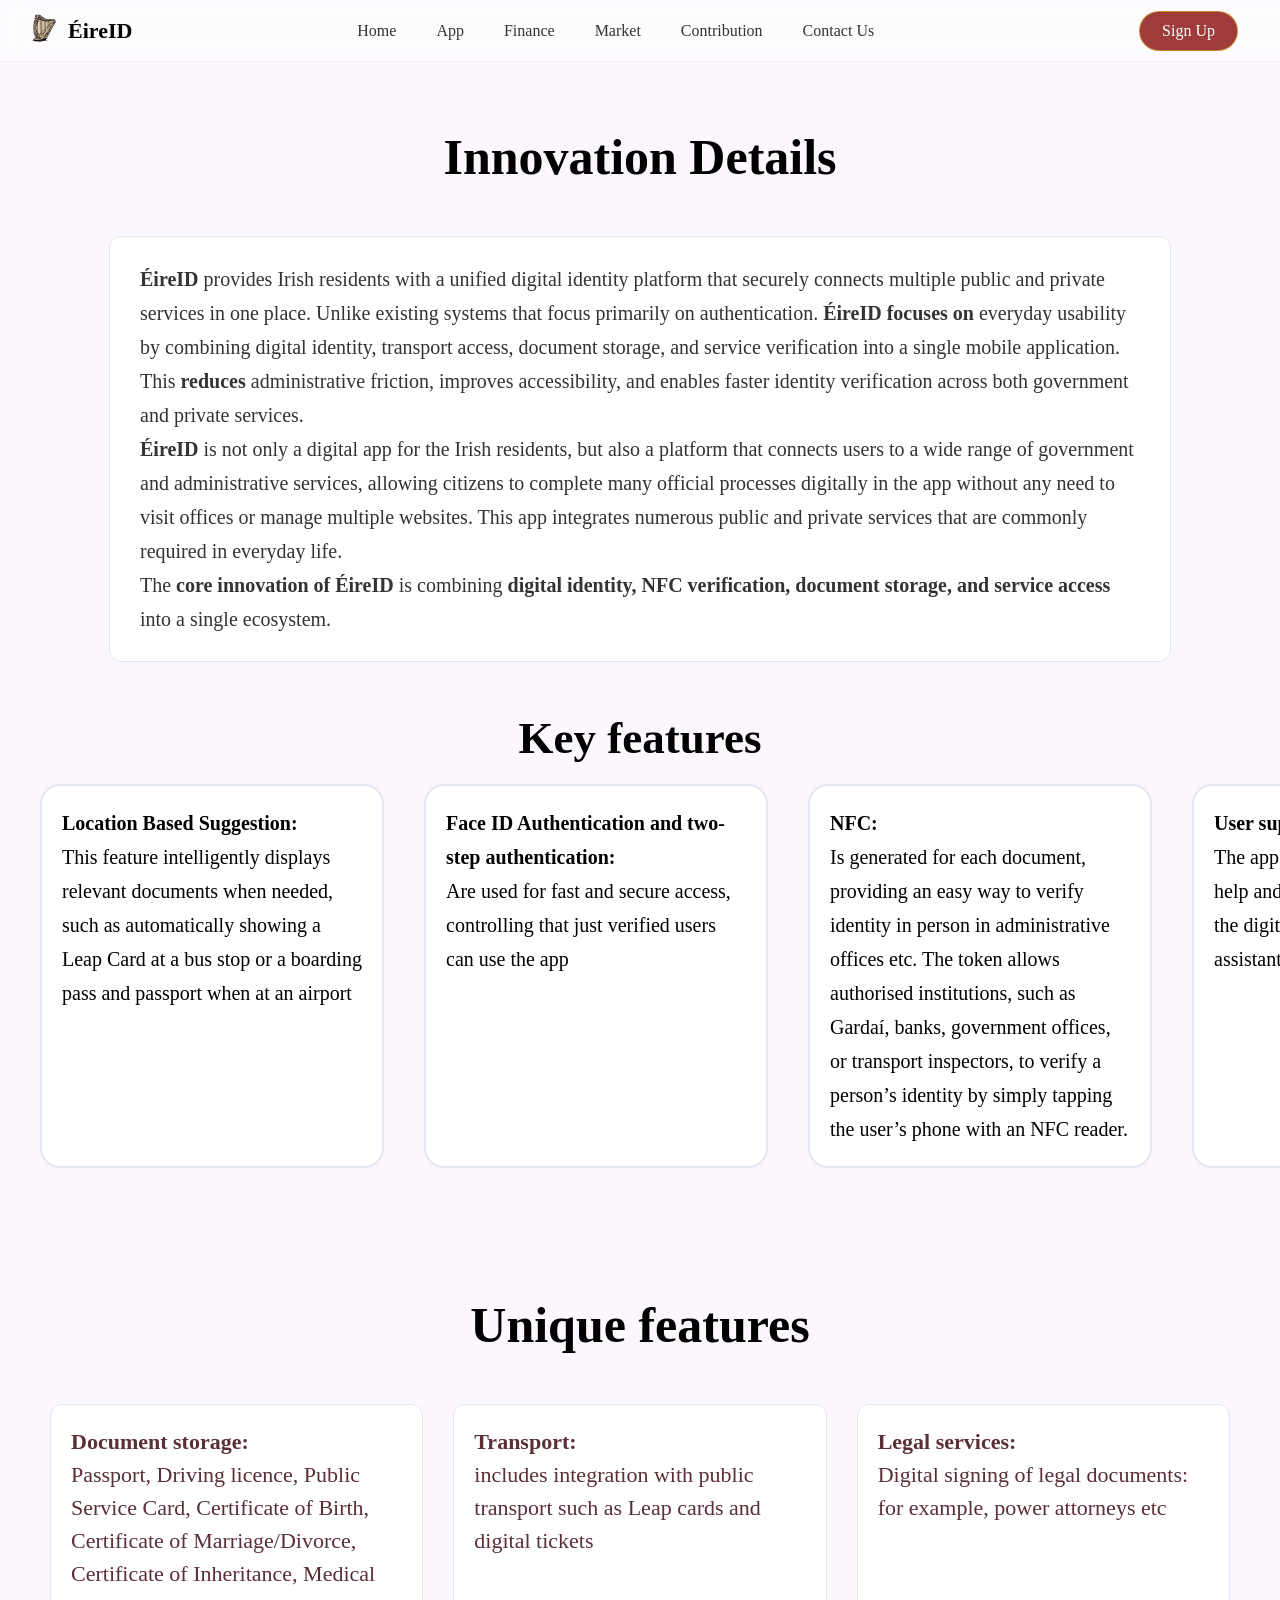
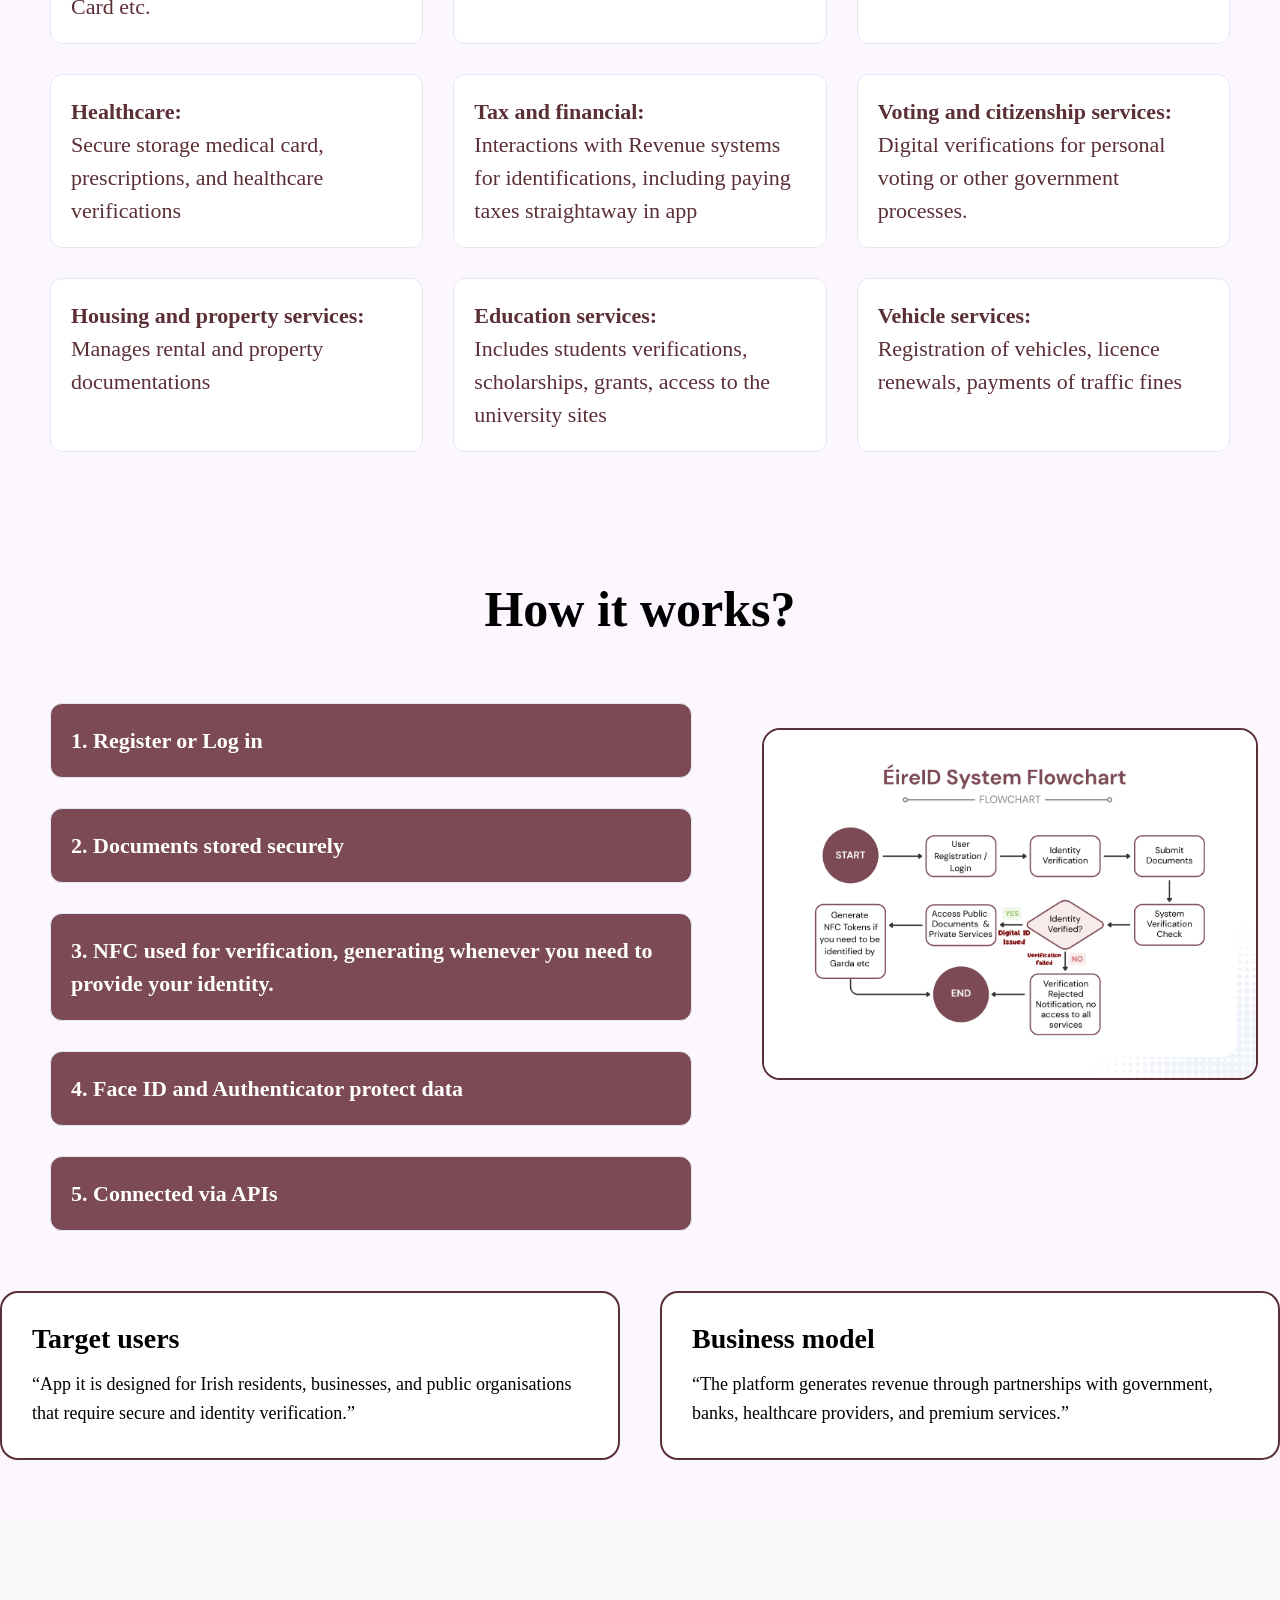
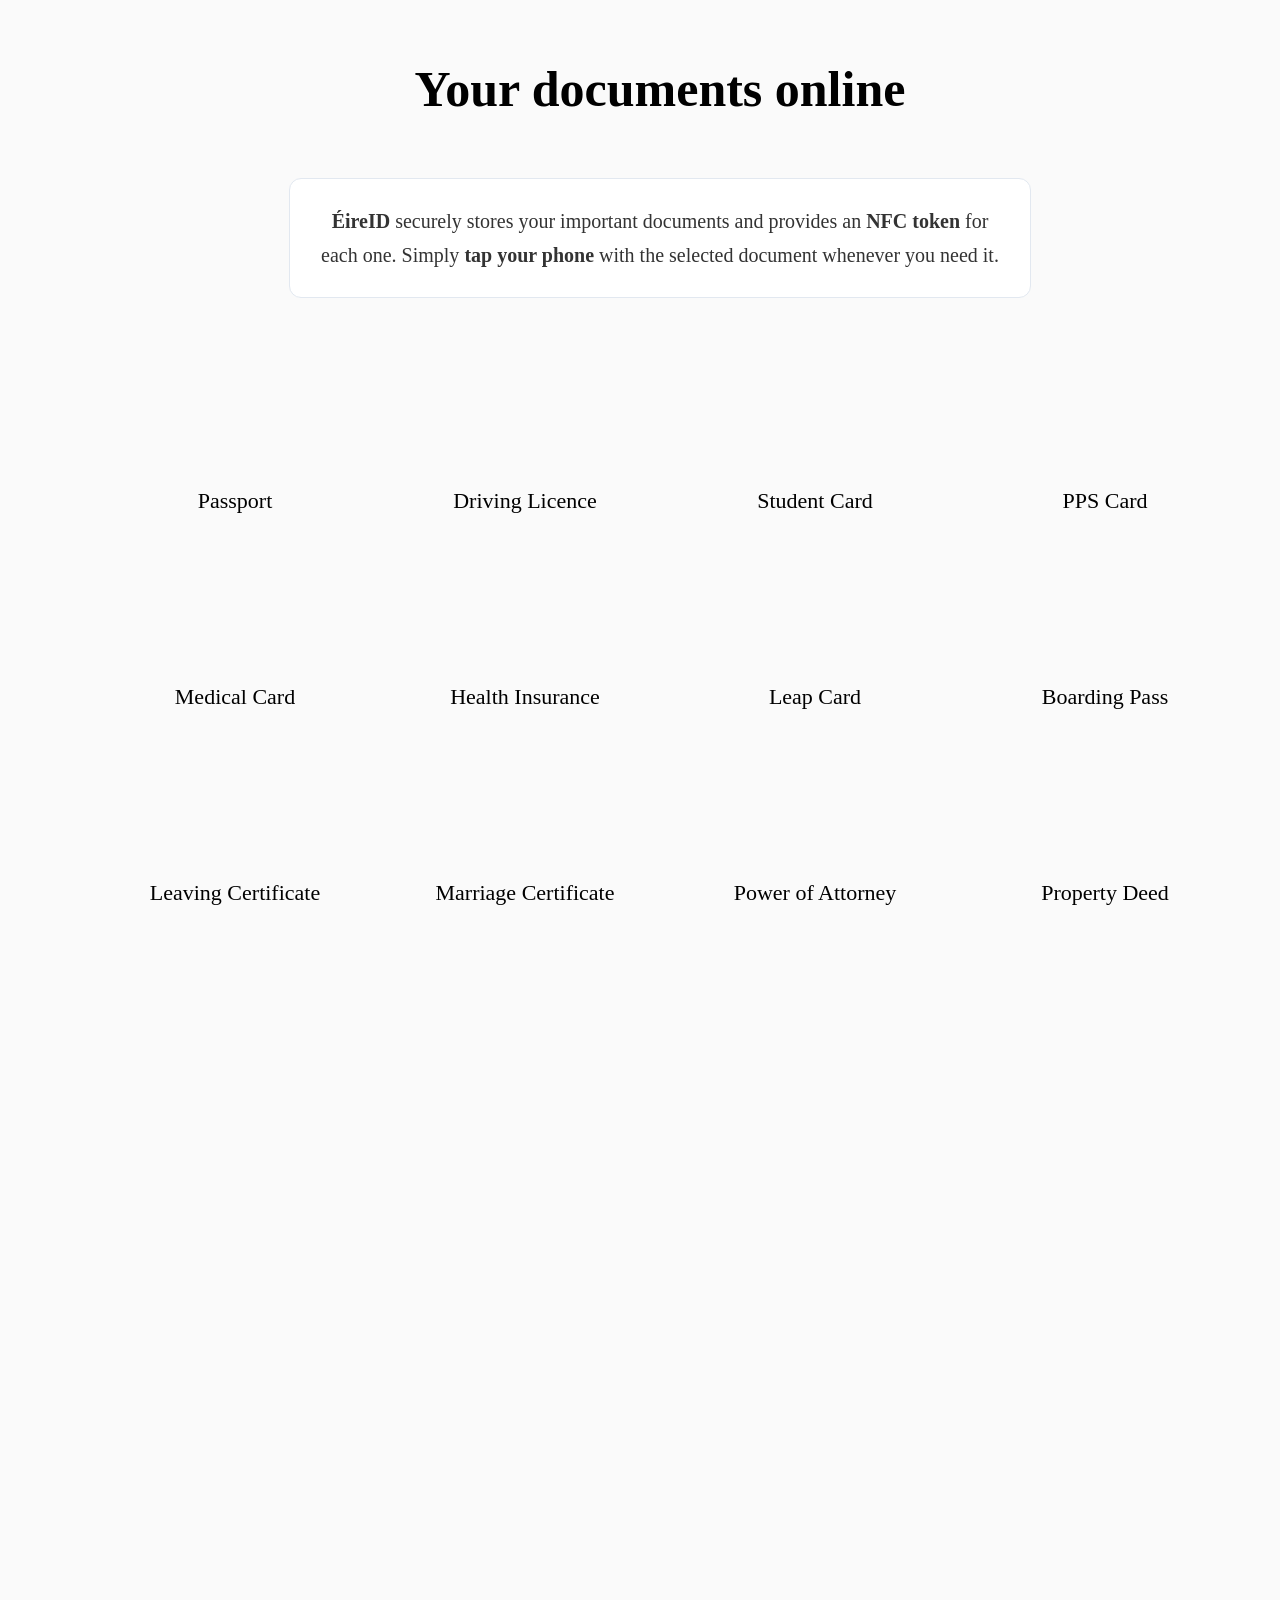
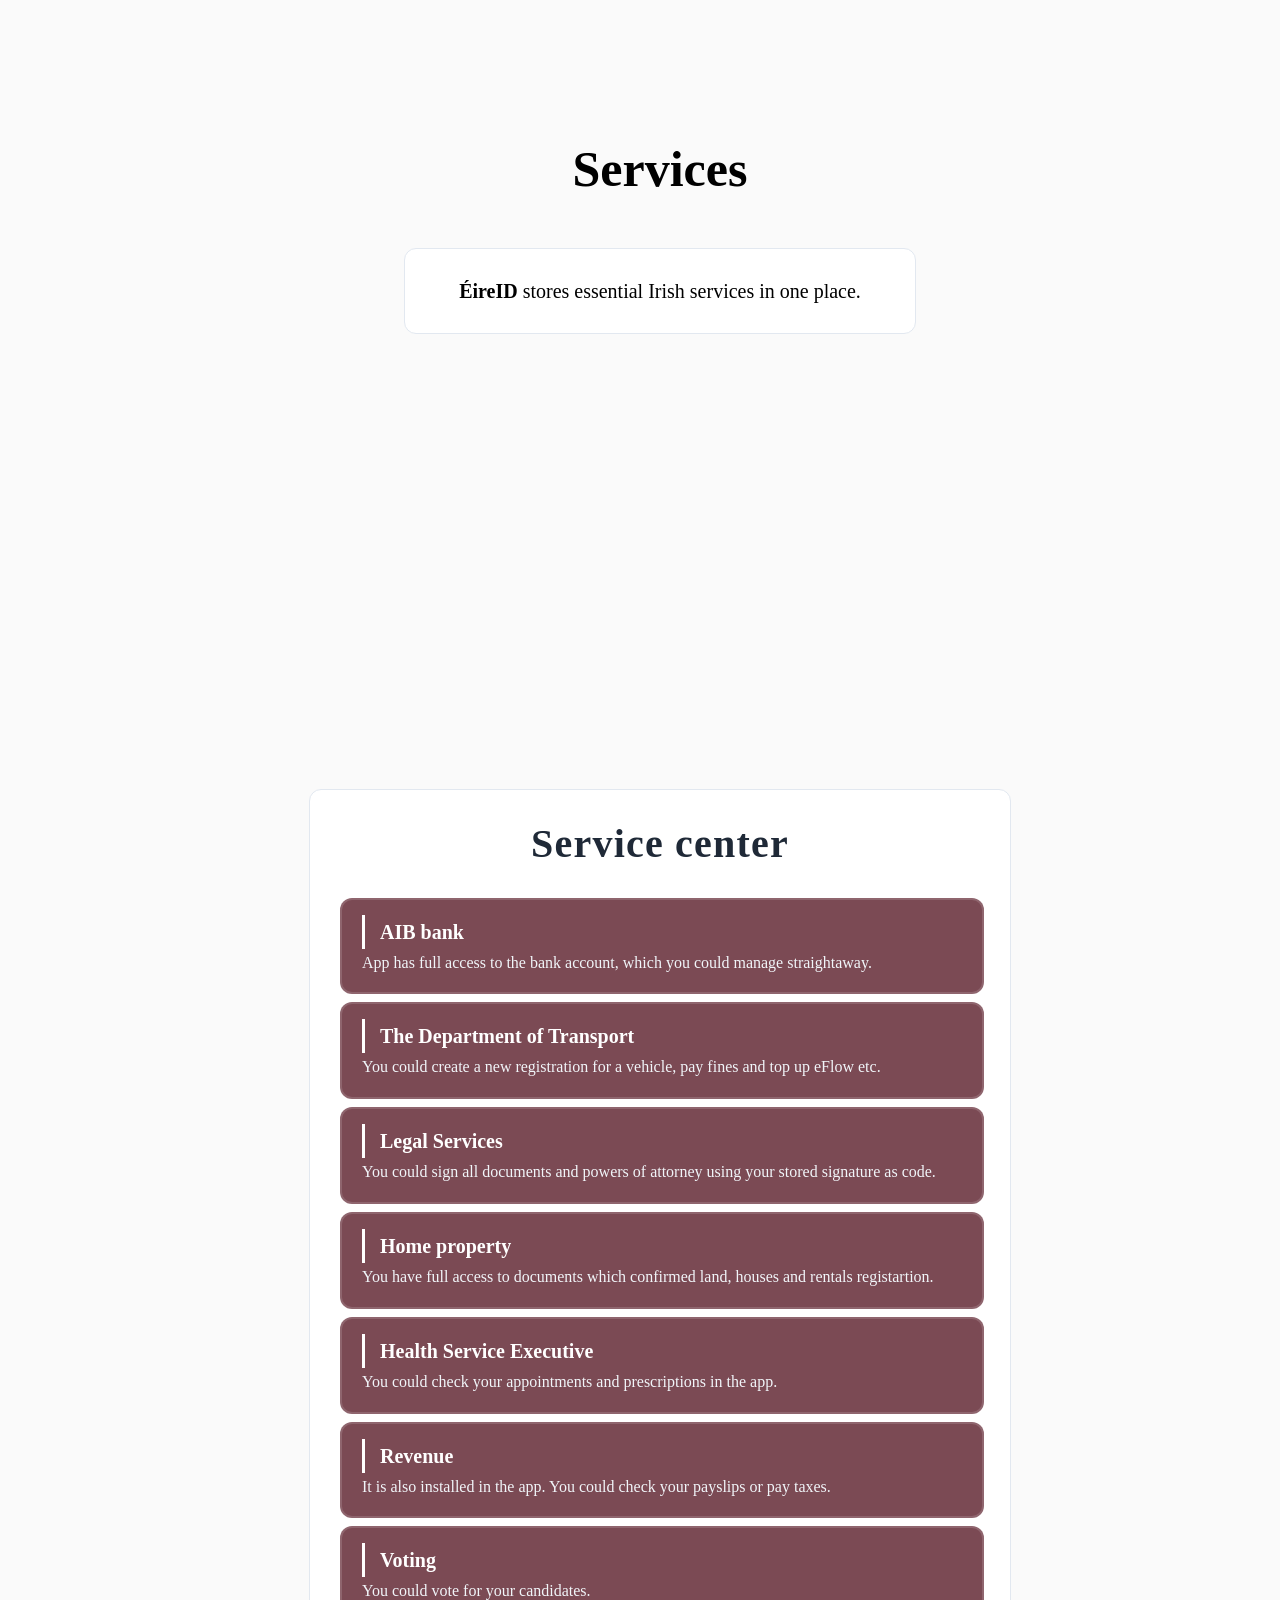
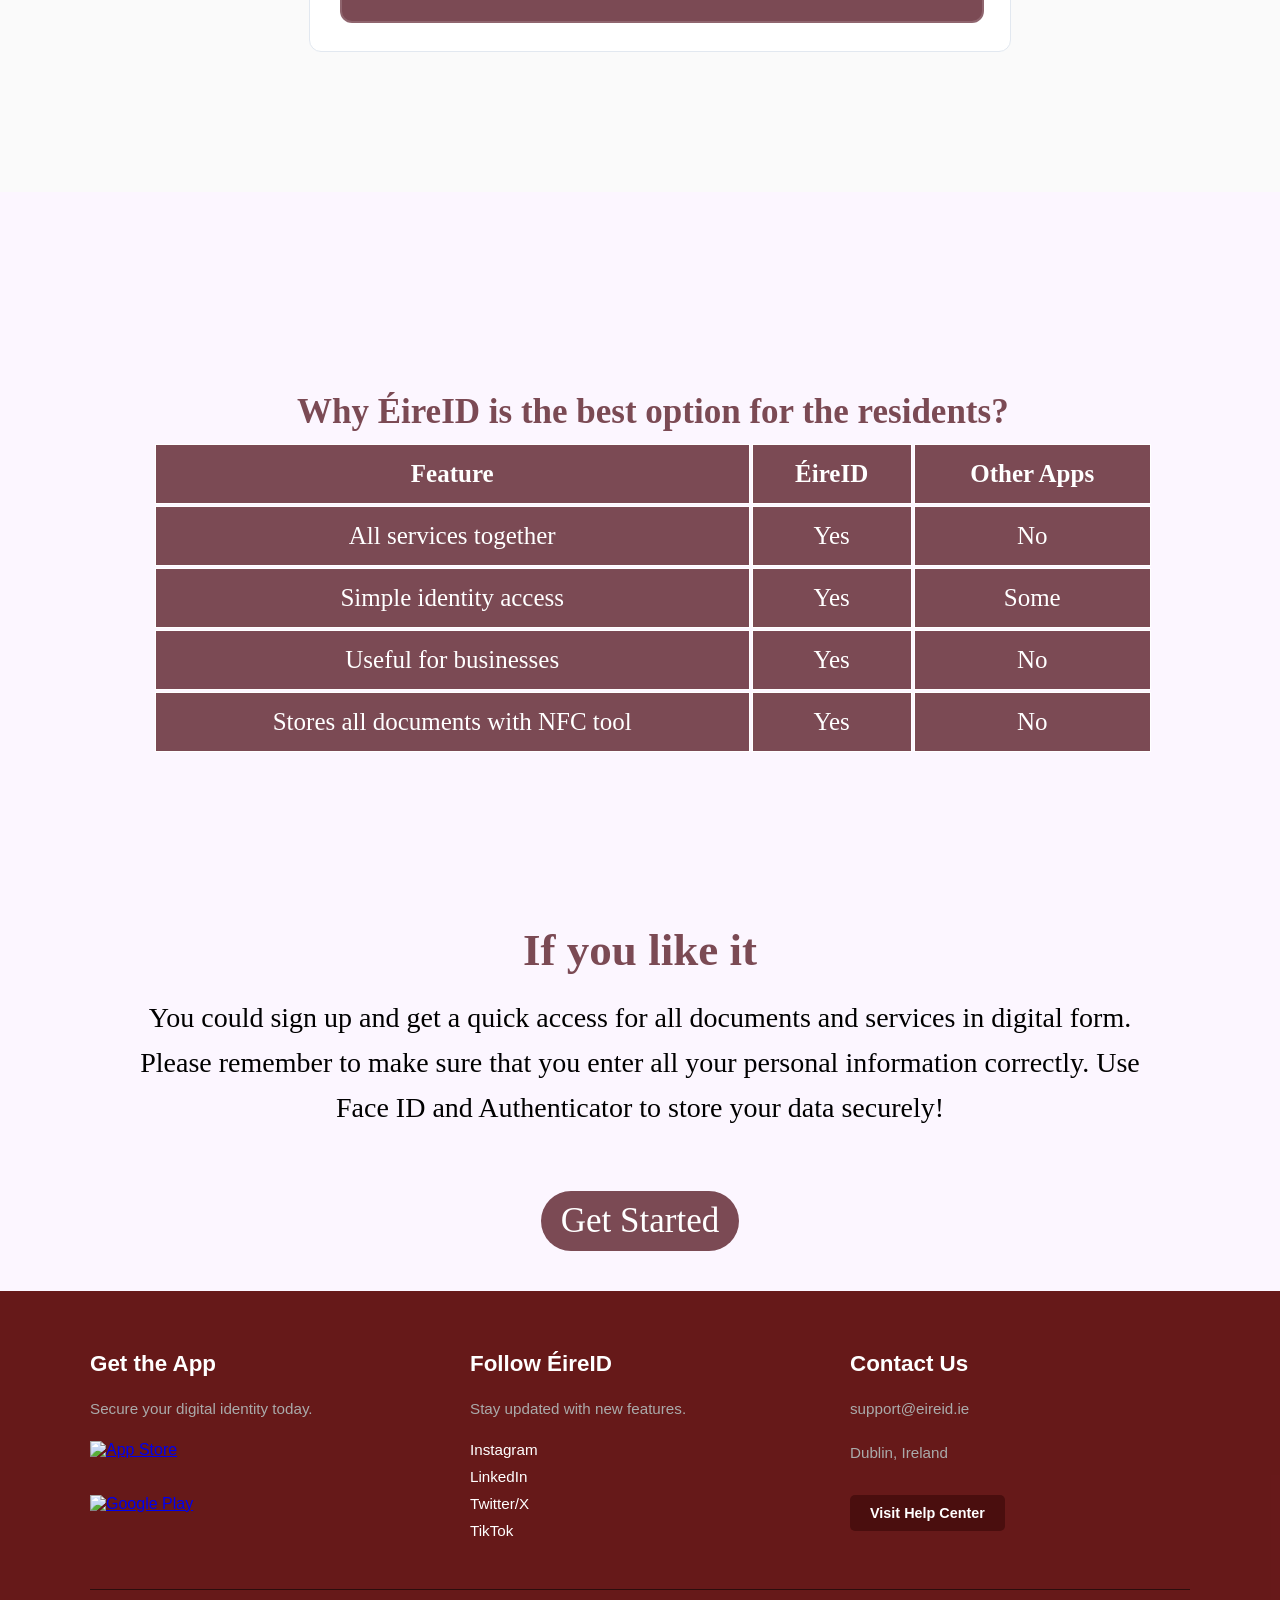
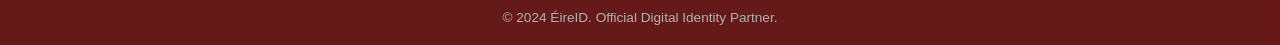
==== app.html @ 0b36bf80 "footer" ====
<!DOCTYPE html>
<html lang="en">
<head>
  <meta charset="UTF-8" />
  <meta name="viewport" content="width=device-width, initial-scale=1.0" />
  <link rel="stylesheet" href="style.css" />
  <title>All about app</title>
</head>

<body>

<nav class="navbar">
  <div class="nav-top">
    <a href="index.html">
      <img src="images/logo_01.png" alt="EireId Logo" style="width: 50px;height: 50px; background: transparent;">
    </a>
    <a href="index.html" class="logo">ÉireID</a>
    <div class="hamburger" style="font-size: 1.7em;">
      <strong>☰</strong>
    </div>
  </div>  

  <ul class="nav-links">
    <li><a href="index.html">Home</a></li>
    <li><a href="app.html">App</a></li>
    <li><a href="finanace.html">Finance</a></li>
     <li><a href="market.html">Market</a></li>
    <li><a href="contribution.html">Contribution</a></li>
    <li><a href="contact.html">Contact Us</a></li>
    <li><a href="signup.html" class="cta mobile-cta" style="color:white;">Sign Up</a></li>
  </ul>

  <a href="signup.html" class="cta">Sign Up</a>
</nav>


<section class="innovation-section">
  <div class="innovation-container">

    <div class="innovation-header">
      <h1 class="innovation-title">Innovation Details</h1>
    </div>

 
    <div class="innovation-info">
      <p>
        <strong>ÉireID</strong> provides Irish residents with a unified digital identity platform that securely connects multiple public and private services in one place. Unlike existing systems that focus primarily on authentication. <strong>ÉireID focuses on</strong> everyday usability by combining digital identity, transport access, document storage, and service verification into a single mobile application.
       <br>This <strong>reduces</strong> administrative friction, improves accessibility, and enables faster identity verification across both government and private services.
        <br><strong>ÉireID</strong> is not only a digital app for the Irish residents, but also a platform that connects users to a wide range of government and administrative services, allowing citizens to complete many official processes digitally in the app without any need to visit offices or manage multiple websites.
        This app integrates numerous public and private services that are commonly required in everyday life.
        <br>The <b>core innovation of ÉireID</b> is combining <b>digital identity, NFC verification, document storage,
        and service access</b> into a single ecosystem.</p>
    </div>


  <div class="key-features">
      <h2 class="keyfeatures-title">Key features</h2>
    </div>

  <div class="keyfeatures-card-grid">

    <div class="keyfeatures-card"><strong>Location Based Suggestion:</strong>
    <br>This feature intelligently displays relevant documents when needed, such as automatically showing a Leap Card at a bus stop or a boarding pass and passport when at an airport</div>
    <div class="keyfeatures-card"><strong>Face ID Authentication and two-step authentication:</strong>
    <br>Are used for fast and secure access, controlling that just verified users can use the app</div>
    <div class="keyfeatures-card"><strong>NFC:</strong>
    <br>Is generated for each document, providing an easy way to verify identity in person in administrative offices etc. The token allows authorised institutions, such as Gardaí, banks, government offices, or transport inspectors, to verify a person’s identity by simply tapping the user’s phone with an NFC reader. </div>
    <div class="keyfeatures-card"><strong>User support system:</strong>
    <br>The app provides a comprehensive help and support system, including the digital handbook, online chat assistant , or chat bot powered by AI</div>
    <div class="keyfeatures-card"><strong>Account management</strong>
    <br>It allows users to manage privacy, security, check account details safely</div>
    <div class="keyfeatures-card"><strong>Languages:</strong>
    <br>Available in all languages.
     <br>All documents are dublicated in Irish and English</div>
  </div>

   </div>

<div class="innovation-header">
      <h2 class="innovation-title">Unique features</h2>
    </div>
    <div class="innovation-card-grid">
    <div class="innovation-card"><strong>Document storage:</strong>
    <br>Passport, Driving licence, Public Service Card, Certificate of Birth, Certificate of Marriage/Divorce, Certificate of Inheritance, Medical Card etc.</div>
    <div class="innovation-card"><strong>Transport:</strong>
    <br>includes integration with public transport such as Leap cards and digital tickets</div>
    <div class="innovation-card"><strong>Legal services:</strong>
    <br>Digital signing of legal documents: for example, power attorneys etc</div>
    <div class="innovation-card"><strong>Healthcare:</strong>
    <br>Secure storage medical card, prescriptions, and healthcare verifications</div>
    <div class="innovation-card"><strong>Tax and financial:</strong>
    <br>Interactions with Revenue systems for identifications, including paying taxes straightaway in app</div>
    <div class="innovation-card"><strong>Voting and citizenship services:</strong>
    <br>Digital verifications for personal voting or other government processes.</div>
    <div class="innovation-card"><strong>Housing and property services:</strong>
    <br>Manages rental and property documentations</div>
    <div class="innovation-card"><strong>Education services:</strong>
    <br>Includes students verifications, scholarships, grants, access to the university sites</div>
    <div class="innovation-card"><strong>Vehicle services:</strong>
    <br>Registration of vehicles, licence renewals, payments of traffic fines</div>
  </div>



  <div class="innovation-header">
      <h2 class="innovation-title">How it works?</h2>
    </div>
    <div class="innovation-block">

  <div class="steps-card-grid">
    <div class="steps-cards-grid"><b>1. Register or Log in</b></div>
    <div class="steps-cards-grid"><b>2. Documents stored securely</b></div>
    <div class="steps-cards-grid"><b>3. NFC used for verification, generating whenever you need to provide your identity.</b></div>
    <div class="steps-cards-grid"><b>4. Face ID and Authenticator protect data</b></div>
    <div class="steps-cards-grid"><b>5. Connected via APIs</b></div>
  </div>
  <div class="innovation-flowchart">
    <img src="images/Flowchart.png" alt="Flowchart">
  </div>

</div>

<div class="target-business-grid">

  <div class="target-business-block">
    <h3>Target users</h3>
    <p><q>App it is designed for Irish residents, businesses, and public organisations that require secure and identity verification.</q></p>
  </div>

  <div class="target-business-block">
    <h3>Business model</h3>
    <p><q>The platform generates revenue through partnerships with government, banks, healthcare providers, and premium services.</q></p>
  </div>

</div>

  </div>
</section>
 

<section class="documents">
  <div class="documents-box">
    <h1 class="documents-title">Your documents online</h1>
  </div>

  <div class="documents-info">
    <p><b>ÉireID</b> securely stores your important documents and provides an <b>NFC token</b> for each one. Simply <b>tap your phone</b> with the selected document whenever you need it.</p>
  </div>

  <div class="documents-videos">
    
    <div class="docs-cards">
    <video autoplay muted playsinline>
      <source src="video/passport.mp4" type="video/mp4">
    </video>
    <p>Passport</p>
    </div>

    <div class="docs-cards">
    <video autoplay muted playsinline>
      <source src="video/driving licence.mp4" type="video/mp4">
    </video>
    <p>Driving Licence</p>
     </div>

    <div class="docs-cards">
    <video autoplay muted playsinline>
      <source src="video/student.mp4" type="video/mp4">
    </video>
      <p>Student Card</p>
     </div>
     <div class="docs-cards">
     <video autoplay muted playsinline>
      <source src="video/ppsn.mp4" type="video/mp4">
    </video>
     <p>PPS Card</p>
    </div>
    
    <div class="docs-cards">
    <video autoplay muted playsinline>
      <source src="video/medical.mp4" type="video/mp4">
    </video>
     <p>Medical Card</p>
     </div>
    
    <div class="docs-cards">
    <video autoplay muted playsinline>
      <source src="video/insurance.mp4" type="video/mp4">
    </video>
    <p>Health Insurance</p>
     </div>
    
    <div class="docs-cards">
    <video autoplay muted playsinline>
      <source src="video/leap.mp4" type="video/mp4">
    </video>
    <p>Leap Card</p>
     </div>
     
    <div class="docs-cards">
    <video autoplay muted playsinline>
      <source src="video/pass.mp4" type="video/mp4">
    </video>
    <p>Boarding Pass</p>
     </div>
   
     <div class="docs-cards">
    <video autoplay muted playsinline>
      <source src="video/leaving-cert.mp4" type="video/mp4">
    </video>
    <p>Leaving Certificate</p>
     </div>
  
    <div class="docs-cards">
    <video autoplay muted playsinline>
      <source src="video/marriage.mp4" type="video/mp4">
    </video>
    <p>Marriage Certificate</p>
     </div>
    
     <div class="docs-cards">
    <video autoplay muted playsinline>
      <source src="video/attorney.mp4" type="video/mp4">
    </video>
    <p>Power of Attorney</p>
     </div>
    
     <div class="docs-cards">
    <video autoplay muted playsinline>
      <source src="video/property.mp4" type="video/mp4">
    </video>
    <p>Property Deed</p>
    </div>

  </div>
 </section>

<section class="services">
  <div class="services-box">
    <h1 class="services-title">Services</h1>
  </div>

  <div class="services-info">
    <p><b>ÉireID</b> stores essential Irish services in one place.</p>
  </div>

  <div class="service-video">
    <video autoplay muted playsinline>
      <source src="video/services.mp4" type="video/mp4">
    </video>
  </div>

  <div class="service-features">
    <h3>Service center</h3>

    <div class="feature">
      <h4>AIB bank</h4>
      <p>App has full access to the bank account, which you could manage straightaway.</p>
    </div>

   <div class="feature">
    <h4>The Department of Transport</h4>
    <p>You could create a new registration for a vehicle, pay fines and top up eFlow etc.</p>
  </div>

  <div class="feature">
    <h4>Legal Services</h4>
    <p>You could sign all documents and powers of attorney using your stored signature as code.</p>
  </div>

  <div class="feature">
    <h4>Home property</h4>
    <p>You have full access to documents which confirmed land, houses and rentals registartion.</p>
  </div>
  <div class="feature">
    <h4>Health Service Executive</h4>
    <p>You could check your appointments and prescriptions in the app.</p>
  </div>

  <div class="feature">
    <h4>Revenue</h4>
    <p>It is also installed in the app. You could check your payslips or pay taxes.</p>
  </div>

  <div class="feature">
    <h4>Voting</h4>
    <p>You could vote for your candidates.</p>
  
</div>
  </div>
</section>
  
<section class="comparison-table">
    <h2>Why ÉireID is the best option for the residents? </h2>
    <table>
      <tr>
        <th>Feature</th>
        <th>ÉireID</th>
        <th>Other Apps</th>
      </tr>
      <tr>
        <td>All services together</td>
        <td>Yes</td>
        <td>No</td>
      </tr>
      <tr>
        <td>Simple identity access</td>
        <td>Yes</td>
        <td>Some</td>
      </tr>
      <tr>
        <td>Useful for businesses</td>
        <td>Yes</td>
        <td>No</td>
      </tr>
      <tr>
        <td>Stores all documents with NFC tool</td>
        <td>Yes</td>
        <td>No</td>
      </tr>
    </table>
  </section>
  <section class="like">
    <div class="like-box">
    <h2>If you like it</h2>
    <p> You could sign up and get a quick access for all documents and services in digital form. Please remember to make sure that you enter all your personal information correctly. Use Face ID and Authenticator to store your data securely!</p>
    <a href="signup.html" class="get-started">Get Started</a>
    </div>
  </section>


<footer class="app-footer">
    <div class="footer-container">

      <div class="footer-column">
            <h3>Get the App</h3>
            <p>Secure your digital identity today.</p >
            <div class="badge-group">
                <a href="https://www.apple.com/ie/app-store/"><img src="https://upload.wikimedia.org/wikipedia/commons/3/3c/Download_on_the_App_Store_Badge.svg" alt="App Store"></a >
                <a href="https://play.google.com/store/apps"><img src="https://upload.wikimedia.org/wikipedia/commons/7/78/Google_Play_Store_badge_EN.svg" alt="Google Play"></a >
            </div>
        </div>

        <div class="footer-column">
            <h3>Follow ÉireID</h3>
            <p>Stay updated with new features.</p >
            <div class="social-links">
                <a href="https://www.instagram.com/dublincityuniversity/">Instagram</a >
                <a href="https://ie.linkedin.com/school/dublin-city-university/">LinkedIn</a >
                <a href="https://x.com/DCU?lang=en">Twitter/X</a >
                <a href="https://www.tiktok.com/@dublincityuniversity">TikTok</a >
            </div>
        </div>
<div class="footer-column">
            <h3>Contact Us</h3>
            <p>support@eireid.ie</p >
            <p>Dublin, Ireland</p >
            <a href="#" class="help-btn">Visit Help Center</a >
        </div>

    </div>
    <div class="footer-bottom">
        <p>&copy; 2024 ÉireID. Official Digital Identity Partner.</p >
    </div>
</footer>
</body>
</html>
---- style.css ----
* {
  margin: 0;
  padding: 0;
}

body {
  background-color: #fcf6ff;
  overflow-x: hidden;
}

h1 {
  font-family: serif;
  color: #000000;
  font-size: clamp(6rem, 10vw, 10rem);
  z-index: 1;
  background-color: transparent;
}
.home p {
  font-family: "Arial", sans-serif;
  color: #000000;
  font-size: clamp(1rem, 2vw, 1.5rem);
  z-index: 2;
  background-color: transparent;
}
/* navbar */

.navbar {
  position: fixed;
  top: 0;

  padding-left: 70px;
  width: 100%;
  height: 25px;
  display: flex;
  justify-content: space-between;
  align-items: center;
  padding: 18px;

  backdrop-filter: blur(10px);
  background: rgba(255, 255, 255, 0.6);

  border-bottom: 1px solid rgba(0, 0, 0, 0.05);
  z-index: 3;
}
.logo {
  font-size: 22px;
  font-weight: 700;
  text-decoration: none;
  color: inherit;
}
.nav-links {
  display: flex;
  gap: 40px;
  list-style: none;
}

.nav-links a {
  text-decoration: none;
  color: #333;
  font-weight: 500;
  transition: 0.2s;
}

.nav-links a:hover {
  color: rgb(159, 59, 59);
}

.cta {
  background: rgb(159, 59, 59);
  color: white;
  white-space: nowrap;
  border: 1px solid rgba(219, 188, 53, 0.62);
  padding: 10px 22px;
  border-radius: 25px;
  cursor: pointer;
  margin-right: 60px;
  transition:
    background 0.2s,
    color 0.2s;
  text-decoration: none;
  display: inline-block;
  text-align: center;
  font-weight: 500;
}
.cta:hover {
  background: rgb(140, 50, 50);
  color: white;
}
.mobile-cta {
  display: none;
}

.hamburger {
  display: none;
  font-size: 1.7rem;
  cursor: pointer;
}

.nav-top {
  display: flex;
  justify-content: space-between;
  align-items: center;
}

@media (max-width: 768px) {
  .nav-top {
    width: 100%;
  }
  .navbar {
    flex-direction: column;
    align-items: flex-start;
    padding: 18px;
    height: auto;
  }

  .nav-links {
    position: relative;
    left: 5px;
    width: 100%;
    flex-direction: column;
    align-items: flex-start;
    gap: 15px;
    padding: 0;
    margin-top: 10px;
    display: none;
    transition:
      max-height 0.3s ease,
      opacity 0.3s ease;

    max-height: 0;
    opacity: 0;
    transition:
      max-height 0.4s ease,
      opacity 0.4s ease;
  }

  .nav-links.active {
    display: flex;
    max-height: 500px;
    opacity: 1;
  }

  .hamburger {
    display: block;
    margin-left: auto;
    margin-right: 25px;
    cursor: pointer;
  }

  .cta {
    display: none; /* hide original CTA button */
  }

  .mobile-cta {
    display: inline-block;
    margin-left: -10px;
    padding: 10px 20px;
    border-radius: 25px;
    background-color: rgb(159, 59, 59);
    color: rgb(255, 255, 255);
    border: none;
  }
}

.mainlogo {
  border: 2px solid rgb(255, 219, 39);
  border-radius: 15px;
  width: 140px;
  height: 140px;
}

.interface-video {
  width: 100%;
  min-width: 400px;
  height: 75vh;
  outline: none;
  border: none;
  border-radius: 115px;
}

.video-1 {
  display: flex;
  align-items: center;
  justify-content: center;
}

@media screen and (max-width: 768px) {
  .interface-video {
    width: 100%;
    height: 55vh;
  }
}
.home {
  width: 100%;
  height: 100vh;
  display: flex;
  justify-content: center;
  align-items: center;
  flex-direction: column;
  margin-bottom: 0px;
}

.box1 img {
  filter: drop-shadow(12px 15px 28px rgba(156, 155, 155, 0.853));
}

.box5 img {
  filter: drop-shadow(18px 18px 25px rgba(156, 155, 155, 0.562));
}

.box2 img {
  filter: drop-shadow(-5px 15px 28px rgba(156, 155, 155, 0.853));
}
.box4 img {
  filter: drop-shadow(-5px 15px 23px rgba(156, 155, 155, 0.853));
}

section {
  width: 100vw;
  overflow: hidden;
}

.curtain {
  width: 100vw;
  height: 100vh;
  position: absolute;
  background-color: #e6de84;
  z-index: 2;
}
.box1 {
  position: absolute;
  top: 60%;
  right: 2%;
}

.box2 {
  position: absolute;
  top: 19%;
  left: 18%;
}

.box3 {
  width: 100px;
  height: 100px;
  background-color: #ff1493;
  margin: 20px;
  position: absolute;
  bottom: 10%;
  left: 32%;
}
.box4 {
  background-color: #69aaff00;
  margin: 20px;
  position: absolute;
  bottom: 23%;
  left: 2%;
  block-size: calc(20vh - 8vh);
}
.box5 {
  background-color: #1382f100;
  position: absolute;
  top: 22%;
  right: 15%;
  block-size: calc(20vh - 8vh);
}

.intro {
  color: white;
  height: 100vh;
  width: 100vw;
  display: flex;
  justify-content: center;
  align-items: center;
  flex-direction: column;
}
.intro p {
  font-size: 50px;
}

/*horizontal scroll*/

#horizontal-scroll {
  padding-bottom: 300px;
}

.horizontal-scroll-wrapper {
  display: flex;
  overflow: hidden;
  height: 100vh;
  margin-top: 50px;
}

.horizontal {
  display: flex;
  align-items: center;
  height: 100%;
  padding-left: 45vw;
  color: rgb(0, 0, 0);
}

/* horizontal cards section */
.big-number {
  position: absolute;
  display: flex;
  align-self: flex-end;
  font-size: 120px;
  font-weight: 700;

  color: rgba(255, 235, 235, 0.13);
}
.horizontal > div {
  padding: 0 4.1vw;
}

.horizontal .card {
  font-family: "Inter", sans-serif;
  color: whitesmoke;
  display: flex;
  flex-direction: column;
  /*
  justify-content: center;
  align-items: center;
  text-align: center;
  */

  width: 30vw;
  gap: 15px;
  padding: 70px 30px;
  border-radius: 20px;
  background-color: rgb(27, 38, 72);
  border: 2px solid rgb(196, 196, 196);
  transition:
    transform 0.4s ease,
    box-shadow 0.4s ease;
}

.card:hover {
  transform: translateY(-10px);

  box-shadow:
    0 20px 60px rgba(0, 0, 0, 0.6),
    0 0 30px rgba(0, 255, 200, 0.15);
}
.horizontal > div:nth-child(1) .card {
  background: rgb(143, 9, 200);
}
.horizontal > div:nth-child(2) .card {
  background: rgb(5, 112, 124);
}
.horizontal > div:nth-child(3) .card {
  background: rgb(255, 177, 21);
}
.horizontal > div:nth-child(4) .card {
  background: rgb(76, 168, 255);
}

.card h2 {
  color: rgb(0, 0, 0);
  font-size: 3vw;
  font-weight: 300;
}

.card h3 {
  font-size: 28px;
  font-weight: 600;
}

.card p {
  font-size: 15px;
  opacity: 0.7;
  line-height: 1.6;
}
.card .count {
  color: rgb(139, 21, 21);
  font-size: 7vw;
  font-weight: bold;
  line-height: 1.4;
}

@media (max-width: 768px) {
  #horizontal-scroll {
    padding-bottom: -150px; /* Reduce bottom padding on mobile */
  }
  .horizontal {
    padding-left: 100vw;
  }
  .horizontal-scroll-wrapper {
    height: 60vh; /* Reduce height on mobile to bring scroll trigger closer */
  }

  .horizontal .card {
    width: 58vw;
  }
}

.info-sec {
  font-family:
    system-ui,
    -apple-system,
    BlinkMacSystemFont,
    "Segoe UI",
    Roboto,
    Oxygen,
    Ubuntu,
    Cantarell,
    "Open Sans",
    "Helvetica Neue",
    sans-serif;
  max-width: 100vw;
  min-height: 100vh;
  height: auto;
  display: flex;
  flex-direction: row;
  align-items: center;
  justify-content: center;
}
.info {
  display: flex;
  max-width: 600px;
  flex-direction: column;
  justify-content: center;
  align-items: center;
  padding: 30px;
}

.info h3 {
  color: rgb(81, 70, 70);
  font-size: 4rem;
  font-family: serif;
  font-weight: 600;
}

.info p {
  font-size: clamp(1rem, 2vw, 1.15rem);
}
@media (max-width: 768px) {
  .info-sec {
    display: flex;
    flex-direction: column;
    text-align: center;
  }
}

/* ========== Pricing section ========== */
.pricing-section {
  min-height: 100vh;
  height: auto;
  overflow: visible;
  padding: 120px 24px 80px;
  box-sizing: border-box;
  display: flex;
  flex-direction: column;
  align-items: center;
  background: linear-gradient(
    180deg,
    #fcf6ff 0%,
    rgba(252, 246, 255, 0.97) 100%
  );
}

.pricing-heading {
  font-family: serif;
  font-size: clamp(2rem, 5vw, 2.75rem);
  color: #000;
  margin-bottom: 0.5rem;
  font-weight: 600;
  text-align: center;
}

.pricing-subheading {
  font-family: Arial, sans-serif;
  font-size: 1.05rem;
  color: #555;
  margin-bottom: 3rem;
  text-align: center;
  max-width: 520px;
}

.pricing-grid {
  display: grid;
  grid-template-columns: repeat(3, 1fr);
  gap: 1.5rem;
  max-width: 1000px;
  width: 100%;
  margin: 0 auto;
}

.pricing-card {
  background: rgba(255, 255, 255, 0.85);
  backdrop-filter: blur(10px);
  border: 1px solid rgba(0, 0, 0, 0.08);
  border-radius: 16px;
  padding: 2rem;
  display: flex;
  flex-direction: column;
  align-items: center;
  text-align: center;
  box-shadow: 0 8px 32px rgba(0, 0, 0, 0.06);
  transition:
    transform 0.2s,
    box-shadow 0.2s;
  position: relative;
}

.pricing-card:hover {
  transform: translateY(-4px);
  box-shadow: 0 12px 40px rgba(0, 0, 0, 0.1);
}

.pricing-card-featured {
  border-color: rgb(159, 59, 59);
  box-shadow: 0 8px 32px rgba(159, 59, 59, 0.15);
}

.pricing-card-featured:hover {
  box-shadow: 0 12px 40px rgba(159, 59, 59, 0.2);
}

.pricing-badge {
  position: absolute;
  top: -10px;
  left: 50%;
  transform: translateX(-50%);
  background: rgb(159, 59, 59);
  color: #fff;
  font-size: 0.75rem;
  font-weight: 600;
  padding: 4px 12px;
  border-radius: 20px;
  white-space: nowrap;
}

.pricing-plan {
  font-family: serif;
  font-size: 1.5rem;
  color: #000;
  margin-bottom: 0.25rem;
  font-weight: 600;
}

.pricing-desc {
  font-family: Arial, sans-serif;
  font-size: 0.9rem;
  color: #666;
  margin-bottom: 1.25rem;
}

.pricing-price {
  margin-bottom: 1.5rem;
}

.pricing-amount {
  font-family: serif;
  font-size: 2.25rem;
  font-weight: 700;
  color: rgb(139, 21, 21);
}

.pricing-period {
  font-family: Arial, sans-serif;
  font-size: 0.95rem;
  color: #666;
}

.pricing-features {
  list-style: none;
  margin: 0 0 1.75rem 0;
  padding: 0;
  text-align: left;
  width: 100%;
}

.pricing-features li {
  font-family: Arial, sans-serif;
  font-size: 0.95rem;
  color: #333;
  padding: 0.5rem 0;
  padding-left: 1.5rem;
  position: relative;
  border-bottom: 1px solid rgba(0, 0, 0, 0.06);
}

.pricing-features li:last-child {
  border-bottom: none;
}

.pricing-features li::before {
  content: "✓";
  position: absolute;
  left: 0;
  color: rgb(159, 59, 59);
  font-weight: bold;
}

.pricing-cta {
  display: inline-block;
  width: 100%;
  padding: 12px 24px;
  font-size: 1rem;
  font-weight: 600;
  color: #fff;
  background: rgb(159, 59, 59);
  border: 1px solid rgba(219, 188, 53, 0.62);
  border-radius: 25px;
  text-decoration: none;
  text-align: center;
  transition:
    background 0.2s,
    transform 0.1s;
  margin-top: auto;
}

.pricing-cta:hover {
  background: rgb(140, 50, 50);
  color: #fff;
}

.pricing-cta:active {
  transform: scale(0.98);
}

.pricing-cta-secondary {
  background: transparent;
  color: rgb(159, 59, 59);
  border: 2px solid rgb(159, 59, 59);
}

.pricing-cta-secondary:hover {
  background: rgba(159, 59, 59, 0.08);
  color: rgb(159, 59, 59);
}

.pricing-note {
  font-family: Arial, sans-serif;
  font-size: 0.9rem;
  color: #666;
  margin-top: 2.5rem;
  text-align: center;
  max-width: 560px;
}

@media (max-width: 900px) {
  .pricing-grid {
    grid-template-columns: 1fr;
    max-width: 380px;
  }
}

@media (max-width: 600px) {
  .pricing-section {
    padding: 100px 16px 60px;
  }
  .pricing-subheading {
    margin-bottom: 2rem;
  }
  .pricing-card {
    padding: 1.5rem;
  }
}

/* ========== Sign-up page ========== */
.signup-main {
  min-height: 100vh;
  padding: 100px 24px 48px;
  display: flex;
  align-items: center;
  justify-content: center;
  box-sizing: border-box;
}

.signup-section {
  width: 100%;
  max-width: 480px;
  margin: 0 auto;
}

.signup-title {
  font-family: serif;
  font-size: clamp(1.75rem, 4vw, 2.25rem);
  color: #000;
  margin-bottom: 0.35em;
  font-weight: 600;
}

.signup-subtitle {
  font-family: Arial, sans-serif;
  color: #555;
  font-size: 1rem;
  margin-bottom: 1.5rem;
}

.signup-success {
  text-align: center;
  padding: 2.5rem;
  background: rgba(255, 255, 255, 0.9);
  backdrop-filter: blur(10px);
  border: 1px solid rgba(0, 0, 0, 0.06);
  border-radius: 16px;
  box-shadow: 0 8px 32px rgba(0, 0, 0, 0.06);
}

.signup-success-icon {
  width: 56px;
  height: 56px;
  margin: 0 auto 1rem;
  font-size: 1.75rem;
  color: #fff;
  background: rgb(159, 59, 59);
  border-radius: 50%;
  display: flex;
  align-items: center;
  justify-content: center;
}

.signup-form[hidden] {
  display: none !important;
}

.signup-success h2 {
  font-family: serif;
  font-size: 1.5rem;
  margin-bottom: 0.5rem;
  color: #000;
}

.signup-success p {
  font-family: Arial, sans-serif;
  color: #555;
  font-size: 0.95rem;
}

.signup-form {
  background: rgba(255, 255, 255, 0.8);
  backdrop-filter: blur(10px);
  border: 1px solid rgba(0, 0, 0, 0.06);
  border-radius: 16px;
  padding: 2rem;
  box-shadow: 0 8px 32px rgba(0, 0, 0, 0.06);
}

.signup-form-row {
  display: grid;
  grid-template-columns: 1fr 1fr;
  gap: 1rem;
}

.signup-form .form-group {
  margin-bottom: 1.25rem;
}

.signup-form .form-group:last-of-type {
  margin-bottom: 1.5rem;
}

.signup-form label {
  display: block;
  font-family: Arial, sans-serif;
  font-size: 0.9rem;
  font-weight: 500;
  color: #333;
  margin-bottom: 0.4rem;
}

.signup-form .required {
  color: rgb(159, 59, 59);
}

.signup-form input[type="text"],
.signup-form input[type="email"],
.signup-form input[type="tel"],
.signup-form input[type="password"],
.signup-form select {
  width: 100%;
  padding: 12px 14px;
  font-size: 1rem;
  border: 1px solid rgba(0, 0, 0, 0.12);
  border-radius: 10px;
  background: #fff;
  color: #333;
  box-sizing: border-box;
  transition:
    border-color 0.2s,
    box-shadow 0.2s;
}

.signup-form select {
  cursor: pointer;
}

.phone-input-row {
  display: flex;
  gap: 10px;
  align-items: stretch;
}

.phone-input-row select,
.phone-input-row input {
  border-radius: 25px;
}

.phone-input-row select {
  width: auto;
  min-width: 140px;
  flex-shrink: 0;
  padding: 12px 16px;
}

.phone-input-row input {
  flex: 1;
  min-width: 0;
}

.signup-form input:focus,
.signup-form select:focus {
  outline: none;
  border-color: rgb(159, 59, 59);
  box-shadow: 0 0 0 3px rgba(159, 59, 59, 0.15);
}

.signup-form input.input-error,
.signup-form select.input-error {
  border-color: #c00;
  box-shadow: 0 0 0 2px rgba(204, 0, 0, 0.15);
}

.signup-form input::placeholder {
  color: #999;
}

.form-error {
  display: none;
  font-size: 0.8rem;
  color: #c00;
  margin-top: 0.35rem;
}

.form-hint {
  display: block;
  font-size: 0.8rem;
  color: #666;
  margin-top: 0.35rem;
}

.form-group-checkbox {
  display: flex;
  align-items: flex-start;
  gap: 10px;
}

.form-group-checkbox input[type="checkbox"] {
  width: 18px;
  height: 18px;
  margin-top: 2px;
  accent-color: rgb(159, 59, 59);
  cursor: pointer;
  flex-shrink: 0;
}

.form-group-checkbox label {
  margin-bottom: 0;
  font-weight: 400;
  font-size: 0.875rem;
  line-height: 1.4;
}

.form-group-checkbox a {
  color: rgb(159, 59, 59);
  text-decoration: none;
}

.form-group-checkbox a:hover {
  text-decoration: underline;
}

.signup-submit {
  width: 100%;
  padding: 14px 24px;
  font-size: 1rem;
  font-weight: 600;
  color: #fff;
  background: rgb(159, 59, 59);
  border: 1px solid rgba(219, 188, 53, 0.62);
  border-radius: 25px;
  cursor: pointer;
  transition:
    background 0.2s,
    transform 0.1s;
}

.signup-submit:hover {
  background: rgb(140, 50, 50);
}

.signup-submit:active {
  transform: scale(0.98);
}

.signup-submit:disabled {
  opacity: 0.8;
  cursor: not-allowed;
}

.signup-login {
  margin-top: 1.5rem;
  text-align: center;
  font-family: Arial, sans-serif;
  font-size: 0.95rem;
  color: #555;
}

.signup-login a {
  color: rgb(159, 59, 59);
  font-weight: 500;
  text-decoration: none;
}

.signup-login a:hover {
  text-decoration: underline;
}

@media (max-width: 600px) {
  .signup-main {
    padding: 88px 16px 32px;
  }
  .signup-form {
    padding: 1.5rem;
  }
  .signup-form-row {
    grid-template-columns: 1fr;
  }
}

/* ========== Contact page (industrial standard) ========== */
.contact-page {
  overflow-x: hidden;
}
.contact-main {
  width: 100%;
  min-height: 100vh;
  padding: 100px clamp(16px, 4vw, 24px) 80px;
  box-sizing: border-box;
  max-width: 100vw;
  overflow-x: hidden;
}
/* Prevent global section (100vw) from overflowing contact layout */
.contact-page section {
  width: 100%;
  max-width: 100%;
  height: auto;
  min-height: 0;
  overflow: visible;
}
.contact-header {
  text-align: center;
  margin-bottom: 3rem;
  max-width: 640px;
  margin-left: auto;
  margin-right: auto;
}
.contact-title {
  font-family: serif;
  font-size: clamp(2rem, 5vw, 2.75rem);
  color: #000;
  margin-bottom: 0.5rem;
  font-weight: 600;
}
.contact-lead {
  font-family: Arial, sans-serif;
  font-size: 1.1rem;
  color: #555;
  line-height: 1.5;
}
.contact-success {
  text-align: center;
  max-width: 420px;
  margin: 0 auto 3rem;
  padding: 2.5rem;
  background: rgba(255, 255, 255, 0.9);
  backdrop-filter: blur(10px);
  border: 1px solid rgba(0, 0, 0, 0.06);
  border-radius: 20px;
  box-shadow: 0 8px 32px rgba(0, 0, 0, 0.06);
}
.contact-success-icon {
  display: inline-flex;
  align-items: center;
  justify-content: center;
  width: 56px;
  height: 56px;
  font-size: 1.75rem;
  color: #fff;
  background: rgb(159, 59, 59);
  border-radius: 50%;
  margin-bottom: 1rem;
}
.contact-success h2 {
  font-family: serif;
  font-size: 1.5rem;
  margin-bottom: 0.5rem;
  color: #000;
}
.contact-success p {
  font-family: Arial, sans-serif;
  color: #555;
  font-size: 0.95rem;
}
.contact-form[hidden] {
  display: none !important;
}
.contact-wrapper {
  display: grid;
  grid-template-columns: 1fr 340px;
  gap: 2.5rem;
  max-width: min(1000px, 100%);
  margin: 0 auto;
  align-items: start;
  width: 100%;
  box-sizing: border-box;
}
.contact-form-section {
  width: 100%;
  max-width: 100%;
  min-width: 0;
  box-sizing: border-box;
  background: rgba(255, 255, 255, 0.9);
  backdrop-filter: blur(10px);
  border: 1px solid rgba(0, 0, 0, 0.06);
  border-radius: 20px;
  padding: 2rem;
  box-shadow: 0 8px 32px rgba(0, 0, 0, 0.06);
}
.contact-form {
  min-width: 0;
  max-width: 100%;
}
.contact-form-title {
  font-family: serif;
  font-size: 1.35rem;
  color: #000;
  margin-bottom: 1.5rem;
  font-weight: 600;
}
.contact-form .form-group {
  margin-bottom: 1.25rem;
}
.contact-form .form-group:last-of-type {
  margin-bottom: 1.5rem;
}
.contact-form label {
  display: block;
  font-family: Arial, sans-serif;
  font-size: 0.9rem;
  font-weight: 500;
  color: #333;
  margin-bottom: 0.4rem;
}
.contact-form .required {
  color: rgb(159, 59, 59);
}
.contact-form input[type="text"],
.contact-form input[type="email"],
.contact-form input[type="tel"],
.contact-form select,
.contact-form textarea {
  width: 100%;
  padding: 12px 14px;
  font-size: 1rem;
  border: 1px solid rgba(0, 0, 0, 0.12);
  border-radius: 10px;
  background: #fff;
  color: #333;
  box-sizing: border-box;
  transition:
    border-color 0.2s,
    box-shadow 0.2s;
  font-family: Arial, sans-serif;
}
.contact-form textarea {
  resize: vertical;
  min-height: 120px;
}
.contact-form input:focus,
.contact-form select:focus,
.contact-form textarea:focus {
  outline: none;
  border-color: rgb(159, 59, 59);
  box-shadow: 0 0 0 3px rgba(159, 59, 59, 0.15);
}
.contact-form input.input-error,
.contact-form select.input-error,
.contact-form textarea.input-error {
  border-color: #c00;
  box-shadow: 0 0 0 2px rgba(204, 0, 0, 0.15);
}
.contact-form-row {
  display: grid;
  grid-template-columns: 1fr 1fr;
  gap: 1rem;
  min-width: 0;
}
.contact-form-row .form-group {
  min-width: 0;
}
.contact-form .form-error {
  display: none;
  font-size: 0.8rem;
  color: #c00;
  margin-top: 0.35rem;
}
.contact-submit {
  width: 100%;
  padding: 14px 24px;
  font-size: 1rem;
  font-weight: 600;
  color: #fff;
  background: rgb(159, 59, 59);
  border: 1px solid rgba(219, 188, 53, 0.62);
  border-radius: 25px;
  cursor: pointer;
  transition:
    background 0.2s,
    transform 0.1s;
}
.contact-submit:hover {
  background: rgb(140, 50, 50);
}
.contact-submit:active {
  transform: scale(0.98);
}
.contact-submit:disabled {
  opacity: 0.8;
  cursor: not-allowed;
}
.contact-info {
  background: rgba(255, 255, 255, 0.9);
  backdrop-filter: blur(10px);
  border: 1px solid rgba(0, 0, 0, 0.06);
  border-radius: 20px;
  padding: 2rem;
  box-shadow: 0 8px 32px rgba(0, 0, 0, 0.06);
  position: sticky;
  top: 100px;
  min-width: 0;
}
.contact-info-title {
  font-family: serif;
  font-size: 1.25rem;
  color: #000;
  margin-bottom: 1.25rem;
  font-weight: 600;
}
.contact-info-list {
  list-style: none;
  margin: 0;
  padding: 0;
}
.contact-info-list li {
  padding: 1rem 0;
  border-bottom: 1px solid rgba(0, 0, 0, 0.08);
}
.contact-info-list li:last-child {
  border-bottom: none;
}
.contact-info-label {
  display: block;
  font-family: Arial, sans-serif;
  font-size: 0.75rem;
  font-weight: 600;
  color: #666;
  text-transform: uppercase;
  letter-spacing: 0.05em;
  margin-bottom: 0.35rem;
}
.contact-info-list a {
  color: rgb(159, 59, 59);
  text-decoration: none;
  font-weight: 500;
}
.contact-info-list a:hover {
  text-decoration: underline;
}
.contact-info-list address,
.contact-info-list p {
  font-family: Arial, sans-serif;
  font-size: 0.95rem;
  color: #333;
  line-height: 1.5;
  margin: 0;
  font-style: normal;
}
@media (max-width: 900px) {
  .contact-wrapper {
    grid-template-columns: 1fr;
  }
  .contact-info {
    position: static;
  }
}
@media (max-width: 600px) {
  .contact-main {
    padding: 88px 16px 60px;
  }
  .contact-header {
    margin-bottom: 2rem;
  }
  .contact-form-section,
  .contact-info {
    padding: 1.5rem;
  }
  .contact-form-row {
    grid-template-columns: 1fr;
  }
}

/*========== Contribution ========== */
html {
  scroll-behavior: smooth;
}

.contribution-page {
  background: #efe6db;
  padding: 50px 0 80px;
}

.contribution {
  max-width: 1100px;
  margin: 0 auto;
  padding: 60px 20px 0;
}

.contribution h1 {
  text-align: center;
  font-size: clamp(3rem, 8vw, 5rem);
  margin-bottom: 12px;
}

.heading2-text {
  text-align: center;
  font-size: clamp(20px, 1vw, 2rem);
  color: #5f5f5f;
  max-width: 700px;
  margin: 0 auto 36px;
  line-height: 1.6;
}

.names {
  display: flex;
  justify-content: center;
  gap: 15px;
  margin-bottom: 45px;
}

.names a {
  background: rgb(159, 59, 59);
  color: white;
  padding: 10px 18px;
  border-radius: 1000px;
  font-weight: 650;
  transition: 0.25s;
  text-decoration: none;
}

.names a:hover {
  background: rgb(159, 59, 59);
  color: #ffffff;
}

.member {
  align-items: center;
  background: #ffffff;
  display: flex;
  gap: 50px;
  border: 1px solid rgb(159, 59, 59);
  border-radius: 24px;
  padding: 26px;
  margin: 28px 0;
  scroll-margin-top: 140px;
}

.member img {
  width: 200px;
  height: 200px;
  object-fit: cover;
  border-radius: 20px;
  flex-shrink: 0;
  background: rgb(159, 59, 59);
}

.member-info {
  flex: 2;
}

.member h2 {
  margin: 0 0 10px;
  font-size: 30px;
}

.role {
  margin: 0 0 14px;
  background: #efe6db;
  padding: 8px 14px;
  border-radius: 20px;
  font-weight: 800;
  display: inline-block;
}

.member p {
  margin: 2;
  color: #303030;
  line-height: 1.7;
  font-size: 22px;
}

.member li {
  font-size: 22px;
  line-height: 1.7;
}

.email-link,
.instagram {
  font-size: 22px;
  color: #634b2d;
}

html,
body {
  height: auto;
  min-height: 100%;
  overflow-y: auto;
  overflow-x: hidden;
  position: static;
  margin: 0;
}

.contribution-page,
.contribution {
  height: auto;
  min-height: auto;
  overflow: visible;
  position: static;
}

@media (max-width: 700px) {
  .member {
    display: flex;
    flex-direction: column;
    text-align: center;
    max-width: none;
  }

  .mem-container {
    padding: 0px 0px;
  }
}

@media (max-width: 768px) {
  .contribution {
    padding: 40px 15px 0;
  }

  .contribution h1 {
    font-size: clamp(2.5rem, 6vw, 4rem);
    margin-bottom: 10px;
  }

  .heading2-text {
    font-size: clamp(16px, 4vw, 1.2rem);
    margin-bottom: 30px;
  }

  .names {
    flex-wrap: wrap;
    gap: 10px;
    justify-content: center;
  }

  .names a {
    padding: 8px 14px;
    font-size: 14px;
  }

  .member {
    flex-direction: column;
    text-align: center;
    gap: 20px;
    padding: 20px;
    margin: 20px 0;
  }

  .member img {
    width: 150px;
    height: 150px;
  }

  .member h2 {
    font-size: 24px;
  }

  .member p,
  .member li {
    font-size: 16px;
  }

  .email-link,
  .instagram {
    font-size: 16px;
  }
}

@media (max-width: 600px) {
  .contribution-page {
    padding: 30px 0 60px;
  }

  .contribution {
    padding: 30px 10px 0;
  }

  .contribution h1 {
    font-size: clamp(2rem, 8vw, 3rem);
  }

  .heading2-text {
    font-size: clamp(14px, 4vw, 1rem);
    margin-bottom: 25px;
  }

  .names {
    gap: 8px;
  }

  .names a {
    padding: 6px 12px;
    font-size: 12px;
  }

  .member {
    padding: 15px;
    margin: 15px 0;
    gap: 15px;
  }

  .member img {
    width: 120px;
    height: 120px;
  }

  .member h2 {
    font-size: 20px;
  }

  .role {
    padding: 6px 10px;
    font-size: 14px;
  }

  .member p,
  .member li {
    font-size: 14px;
  }

  .email-link,
  .instagram {
    font-size: 14px;
  }
}
/* ========== App ========== */
.innovation-info {
  width: 1000px;
  margin: 60px auto 0;
  background: #ffffff;
  border-radius: 12px;
  padding: 25px 30px;
  border: 1px solid #e2e8f0;
  font-size: 20px;
  line-height: 1.7;
  color: #333;
  margin-top: 20px;
}

.innovation-title {
  font-size: 50px;
  text-align: center;
  margin-bottom: 50px;
  margin-top: 10%;
}

.main-innovation-card {
  font-size: 40px;
  text-align: center;
  margin-bottom: 50px;
  margin-top: 5%;
}
.card-innovation-section {
  margin-top: 30px;
}

.innovation-card-grid {
  display: grid;
  grid-template-columns: repeat(3, 1fr);
  gap: 30px;
  margin-top: 15px;
  margin-left: 50px;
  margin-right: 50px;
}

.innovation-card {
  background: #ffffff;
  padding: 20px;
  border-radius: 12px;
  border: 1px solid #e2e8f0;
  font-size: 22px;
  color: #5a2f36;
  line-height: 1.5;
}

.steps-card-grid {
  display: grid;
  grid-template-columns: repeat(1fr, 1fr);
  gap: 30px;
  margin-top: 15px;
  margin-left: 50px;
  margin-right: 50px;
}

.steps-cards-grid {
  padding: 20px;
  border-radius: 12px;
  border: 1px solid #e2e8f0;
  font-size: 22px;
  color: white;
  line-height: 1.5;
  background: #7b4a54;
  width: 600px;
}

.innovation-block {
  display: flex;
  gap: 20px;
  align-items: flex-start;
}

.steps-card-grid {
  flex: 1;
}

.innovation-flowchart {
  flex: 1;
  margin-top: 40px;
}

.innovation-flowchart img {
  width: 95%;
  max-width: 900px;
  border-radius: 18px;
  display: block;
  margin-right: 60px;
  border: 2px solid #5a2f36;
}

.key-features {
  text-align: center;
  font-size: 30px;
  margin-top: 50px;
}

.keyfeatures-card-grid {
  display: flex;
  gap: 40px;
  overflow-x: auto;
  padding-left: 40px;
  padding-right: 40px;
  padding-top: 20px;
}

.keyfeatures-card {
  background: white;
  padding: 20px;
  border-radius: 20px;
  font-size: 20px;
  line-height: 1.7;
  min-width: 300px;
  border: 2px solid #e2e8f0;
}

.target-business-grid {
  display: grid;
  grid-template-columns: 1fr 1fr;
  gap: 40px;
  max-width: 1300px;
  margin: 60px auto;
}

.target-business-block {
  background: white;
  color: black;
  padding: 30px;
  border-radius: 18px;
  border: 2px solid #5a2f36;
}

.target-business-block h3 {
  font-size: 28px;
  margin-bottom: 15px;
}

.target-business-block p {
  font-size: 18px;
  line-height: 1.6;
}

.documents {
  text-align: center;
  min-height: 1500px;
  padding: 140px 20px 100px;
}

.documents,
.services {
  background: #fafafa;
}
.documents {
  text-align: center;
  min-height: 1500px;
  padding: 140px 20px 100px;
}

.services {
  text-align: center;
  padding: 80px 20px 140px;
  min-height: 1000px;
}

.documents-title {
  font-size: 50px;
  font-weight: 700;
  margin-bottom: 50px;
}

.documents-info {
  width: 680px;
  margin: 60px auto 0;
  background: #ffffff;
  border-radius: 12px;
  padding: 25px 30px;
  border: 1px solid #e2e8f0;
  font-size: 20px;
  line-height: 1.7;
  color: #333;
}

.documents-videos {
  display: grid;
  grid-template-columns: repeat(4, 250px);
  gap: 30px 40px;
  width: 1100px;
  margin: 60px auto 0;
}

.documents-videos video {
  width: 250px;
  display: block;
  border-radius: 18px;
}

.docs-cards {
  text-align: center;
}

.docs-cards p {
  margin-top: 5px;
  margin-bottom: 10px;
  font-size: 22px;
}

.services-title {
  font-size: 50px;
  font-weight: 700;
  margin-bottom: 50px;
}

.services-info {
  width: 450px;
  margin: 50px auto 0;
  background: #ffffff;
  border-radius: 12px;
  padding: 25px 30px;
  font-size: 20px;
  border: 1px solid #e2e8f0;
  line-height: 1.7;
}

.service-video video {
  width: 550px;
  border-radius: 18px;
  display: block;
}

.service-video,
.service-features {
  display: inline-block;
  vertical-align: top;
  margin-top: 90px;
}

.service-video {
  margin-right: 70px;
}

.service-features {
  width: 640px;
  background: #ffffff;
  border-radius: 12px;
  padding: 20px 30px;
  font-size: 18px;
  border: 1px solid #e2e8f0;
  line-height: 1.7;
  text-align: left;
  color: white;
}

.service-features h3 {
  font-size: 40px;
  color: #1f2937;
  text-align: center;
  margin-bottom: 20px;
  letter-spacing: 1.2px;
}

.feature {
  background: #7b4a54;
  border: 2px solid rgba(255, 255, 255, 0.15);
  border-radius: 12px;
  padding: 15px 20px;
  margin-bottom: 8px;
  width: 600px;
}

.feature h4 {
  font-size: 20px;
  color: #ffffff;
  border-left: 3px solid #ffffff;
  padding-left: 15px;
}

.service-features p {
  margin: 0;
  font-size: 16px;
  line-height: 1.8;
  color: #f1f5f9;
}
.comparison-table {
  padding: 200px 1% 20px;
  text-align: center;
  padding-bottom: 30px;
}

.comparison-table h2 {
  font-size: 35px;
  margin-bottom: 0px;
  padding-bottom: 10px;
  color: #7b4a54;
}

.comparison-table table {
  width: 100%;
  max-width: 1000px;
  margin: 0 auto;
  margin-bottom: 100px;
}

.comparison-table th,
.comparison-table td {
  padding: 15px;
  border: 1px solid white;
  background-color: #7b4a54;
  color: white;
  font-size: 25px;
}

.like {
  display: flex;
  justify-content: center;
  margin-top: 40px;
}
.like-box {
  max-width: 1000px;
  width: 100%;
  border-radius: 12px;
  text-align: center;
}

.like-box h2 {
  color: #7b4a54;
  margin-bottom: 20px;
  font-size: 45px;
}

.like-box p {
  margin-bottom: 30px;
  line-height: 1.6;
  font-size: 28px;
}

.get-started {
  display: inline-block;
  font-size: 35px;
  color: white;
  border-radius: 100px;
  width: max-content;
  text-decoration: none;
  padding: 10px 20px;
  background-color: #7b4a54;
  margin-top: 30px;
  margin-bottom: 40px;
}

/* Market Section */
/* shared section width */
.market-section,
.segments-section,
.people-section,
.benefits-section,
.growth-section {
  width: 80%;
  margin: 0 auto;
  padding: 20px 0;
  margin-bottom: 100px;
}

/* hero */
.market-section {
  display: grid;
  grid-template-columns: 1fr 1fr;
  gap: 42px;
  align-items: center;
  padding-top: 46px;
}

.market-text {
  max-width: 600px;
}

.script-market {
  font-family: "Petit Formal Script";
  font-size: 50px;
  margin-bottom: 4px;
}

.market-text h1 {
  font-family: Georgia, "Times New Roman", serif;
  font-size: 80px;
  line-height: 1;
  margin-bottom: 15px;
  color: #111;
}

.market-description {
  color: black;
  font-size: 20px;
  margin-bottom: 22px;
}

.market-tags {
  display: flex;
  flex-wrap: wrap;
  gap: 12px;
}

.market-tags span {
  background: #e8dfd8;
  color: #390a0a;
  padding: 10px 16px;
  border-radius: 100px;
  font-size: 20px;
  font-weight: 500;
}

.market-visual {
  display: flex;
  flex-direction: column;
  gap: 30px;
  justify-self: end;
  width: 100%;
  max-width: 1000px;
}

.chart-card {
  background: #e6ded7;
  border-radius: 26px;
  padding: 18px;
  overflow: hidden;
}

.chart-img {
  width: 100%;
  height: auto;
  display: block;
  border-radius: 10px;
}

.target-card {
  background: #e8dfd8;
  border-radius: 20px;
  padding: 20px;
}

.section-card {
  font-size: 15px;
  text-transform: uppercase;
  letter-spacing: 1.3px;
  color: #390a0a;
  font-weight: 700;
  margin-bottom: 5px;
}

.target-card h3 {
  color: #390a0a;
  font-size: 22px;
  margin-bottom: 8px;
}

.target-card p:last-child {
  color: #000000;
  font-size: 20px;
}

.section-main-market,
.section-people,
.section-benefit,
.growth-text {
  max-width: 600px;
  margin-bottom: 16px;
}

.section-small,
.section-people-market,
.section-benefits,
.section-section-text {
  font-size: 25px;
  text-transform: uppercase;
  letter-spacing: 1.4px;
  color: #7d2c2d;
  font-weight: 600;
  margin-bottom: 8px;
}

.segments-section h2,
.people-section h2,
.benefits-section h2,
.growth-section h2 {
  font-size: 50px;
  line-height: 1;
  margin-bottom: 15px;
  color: #390a0a;
}

.section-main-market p:last-child,
.section-people p:last-child,
.growth-text p:last-child {
  color: black;
  font-size: 20px;
}

.segment-grid {
  display: flex;
  grid-template-columns: repeat(4, 1fr);
  gap: 30px;
}

.segment-item:hover {
  transform: scale(1) translateY(-10px);
}
.segment-item {
  background: white;
  border-radius: 22px;
  padding: 22px;
  border: 1px solid #9a9697;
  transition: scale(1) translateY(-10px);
}

.segment-icon {
  font-size: 50px;
  margin-bottom: 10px;
}

.segment-label {
  display: inline-block;
  font-size: 18px;
  letter-spacing: 1.2px;
  font-weight: 700;
  color: #7d2c2d;
  margin-bottom: 10px;
}

.segment-item h3 {
  font-size: 28px;
  margin-bottom: 10px;
}

.segment-item p {
  color: #666;
  font-size: 18px;
}
.people-img {
  width: 170px;
  height: 170px;
  object-fit: cover;
  border-radius: 90px;
  margin: 0 auto 12px;
  display: block;
  margin: 0 auto 12px;
}

.people-section {
  height: auto;
  min-height: 0;
  padding-bottom: 30px;
}

.people-grid {
  display: grid;
  grid-template-columns: repeat(3, 1fr);
  gap: 30px;
}

.people-card {
  background: white;
  border-radius: 20px;
  border: 1px solid #9a9697;
  padding: 20px;
  transition: scale(1) translateY(-10px);
}

.people-card:hover {
  transform: scale(1) translateY(-10px);
}

.people-card h3 {
  margin-bottom: 6px;
  font-size: 30px;
}

.people-role {
  color: #6f1b1b;
  font-weight: 600;
  margin-bottom: 10px;
  font-size: 18px;
}

.people-card p:last-child {
  color: #666;
  font-size: 20px;
}

.benefits-grid {
  display: grid;
  grid-template-columns: repeat(2, 1fr);
  gap: 14px;
}

.benefit-box {
  background: #7b4a54;
  color: white;
  border-radius: 30px;
  padding: 20px;
  min-height: 10px;
  display: flex;
  align-items: center;
  justify-content: center;
  text-align: center;
  font-weight: 300;
  font-size: 28px;
}

.growth-section {
  display: grid;
  grid-template-columns: 1fr 1fr;
  gap: 24px;
  align-items: start;
}

.growth-market {
  display: grid;
  grid-template-columns: repeat(3, 1fr);
  gap: 14px;
}

.market-box {
  background: white;
  border-radius: 20px;
  padding: 18px;
  text-align: center;
  border: 1px solid #9a9697;
}

.market-box h3 {
  color: #651b17;
  font-size: 40px;
  margin-bottom: 6px;
}

.market-box p {
  color: #666;
  font-size: 18px;
}

/*Finance Section*/
/* Finance Section Improvements */

.finance {
  display: flex;
  align-items: center;
  justify-content: center;
  flex-direction: column;
  text-align: center;
  padding: 40px 20px;
}

.finance h3 {
  font-size: clamp(3rem, 8vw, 5rem);
}

.basic-info {
  max-width: 600px;
  opacity: 0.8;
  margin-bottom: 30px;
}

.highlight-stats {
  display: flex;
  gap: 20px;
  margin-top: 20px;
  flex-wrap: wrap;
  justify-content: center;
}

.stat {
  background: #1a1a1a;
  color: white;
  padding: 20px 30px;
  border-radius: 15px;
  min-width: 120px;
}

.stat h2 {
  font-size: 2rem;
}

.stat p {
  font-size: 0.9rem;
  opacity: 0.7;
}

/* Revenue model section */

.rev-model {
  display: flex;
  flex-direction: column;
  align-items: center;
  justify-content: center;
  gap: 200px;
  padding: 200px 20px;
  height: auto;
  background-color: rgba(212, 36, 36, 0.88);
  z-index: -5;
  position: relative;
}

.floater-box {
  margin-top: 0px;
  width: 55%;
  display: flex;
  padding: 20px;
  gap: 20px;
  align-items: center;
  /* background-color: #bb485f;*/
  background-color: hsl(0, 0%, 100%);
  position: relative;
  overflow: visible;
  border-radius: 20px;
  box-shadow: 0px 10px 30px rgba(0, 0, 0, 0.579);
  color: rgb(0, 0, 0);
  z-index: 5;
  isolation: isolate;
}

.text-box {
  text-align: left;
}

.text-box p {
  font-size: 0.95rem;
  opacity: 0.9;
}


.pop {
  position: absolute;
  width: 18%;
  min-width: 80px;
  bottom: 530px;
  right: 11%;
  z-index: 0;
}

.float-img {
  padding: 10px;
  border-radius: 15px;
  background-color: #cecece;

}

.float-img img {
  border-radius: 10px;
}


.revenue-graph-section {
  width: 80%;
  margin: 60px auto;
  text-align: center;
}

.revenue-graph-section h2 {
  font-size: 48px;
  color: rgba(212, 36, 36, 0.88);
  margin-bottom: 20px;
}

.revenue-graph {
  width: 100%;
  max-width: 800px;
  border: 2px solid rgba(212, 36, 36, 0.88);
  border-radius: 16px;
  padding: 10px;
  background: #fff;
}

.graph-description {
  font-size: 24px;
  margin-top: 15px;
}

/* Financial Summary */

.financial-summary {
  text-align: center;
  padding: 60px 20px;
  max-width: 700px;
  margin: auto;
}

.financial-summary h2 {
  font-size: 2.5rem;
  margin-bottom: 15px;
}

/* Mobile Fix */

@media (max-width: 768px) {
  .rev-model {
    flex-direction: column;
  }

  .floater-box {
    flex-direction: column;
    text-align: center;
  }

  .text-box {
    text-align: center;
  }
}

/*footer*/

.app-footer {
  background-color: #631414f9;
  color: #ffffff;
  padding: 60px 20px 20px 20px;
  font-family: "Segoe UI", sans-serif;
}

.footer-container {
  max-width: 1100px;
  margin: 0 auto;
  display: grid;
  grid-template-columns: repeat(3, 1fr);
  gap: 40px;
  border-bottom: 1px solid #2c0d0d;
  padding-bottom: 40px;
}

.footer-column h3 {
  color: #ffffff;
  font-size: 1.4rem;
  margin-bottom: 20px;
  font-weight: 600;
}

.footer-column p {
  color: #aaaaaa;
  font-size: 0.95rem;
  line-height: 1.6;
  margin-bottom: 20px;
}

.badge-group img {
  height: 42px;
  display: block;
  margin-bottom: 12px;
  transition: transform 0.2s;
}

.badge-group img:hover {
  transform: scale(1.03);
}

.social-links a {
  display: block;
  color: #ffffff;
  text-decoration: none;
  margin-bottom: 10px;
  font-size: 0.95rem;
  transition: color 0.3s;
}

.social-links a:hover {
  color: #a32a2a; /* Burgundy from your video */
}

.help-btn {
  display: inline-block;
  margin-top: 10px;
  padding: 10px 20px;
  background-color: #4a0e0e; /* Matches video branding */
  color: white;
  text-decoration: none;
  border-radius: 5px;
  font-weight: 600;
  font-size: 0.9rem;
}

.help-btn:hover {
  background-color: #631212;
}

.footer-bottom {
  text-align: center;
  padding-top: 20px;
  color: #b1b1b1;
  font-size: 0.85rem;
}

@media (max-width: 768px) {
  .footer-container {
    grid-template-columns: 1fr;
    text-align: center;
  }
  .badge-group img {
    margin: 0 auto 12px auto;
  }
}
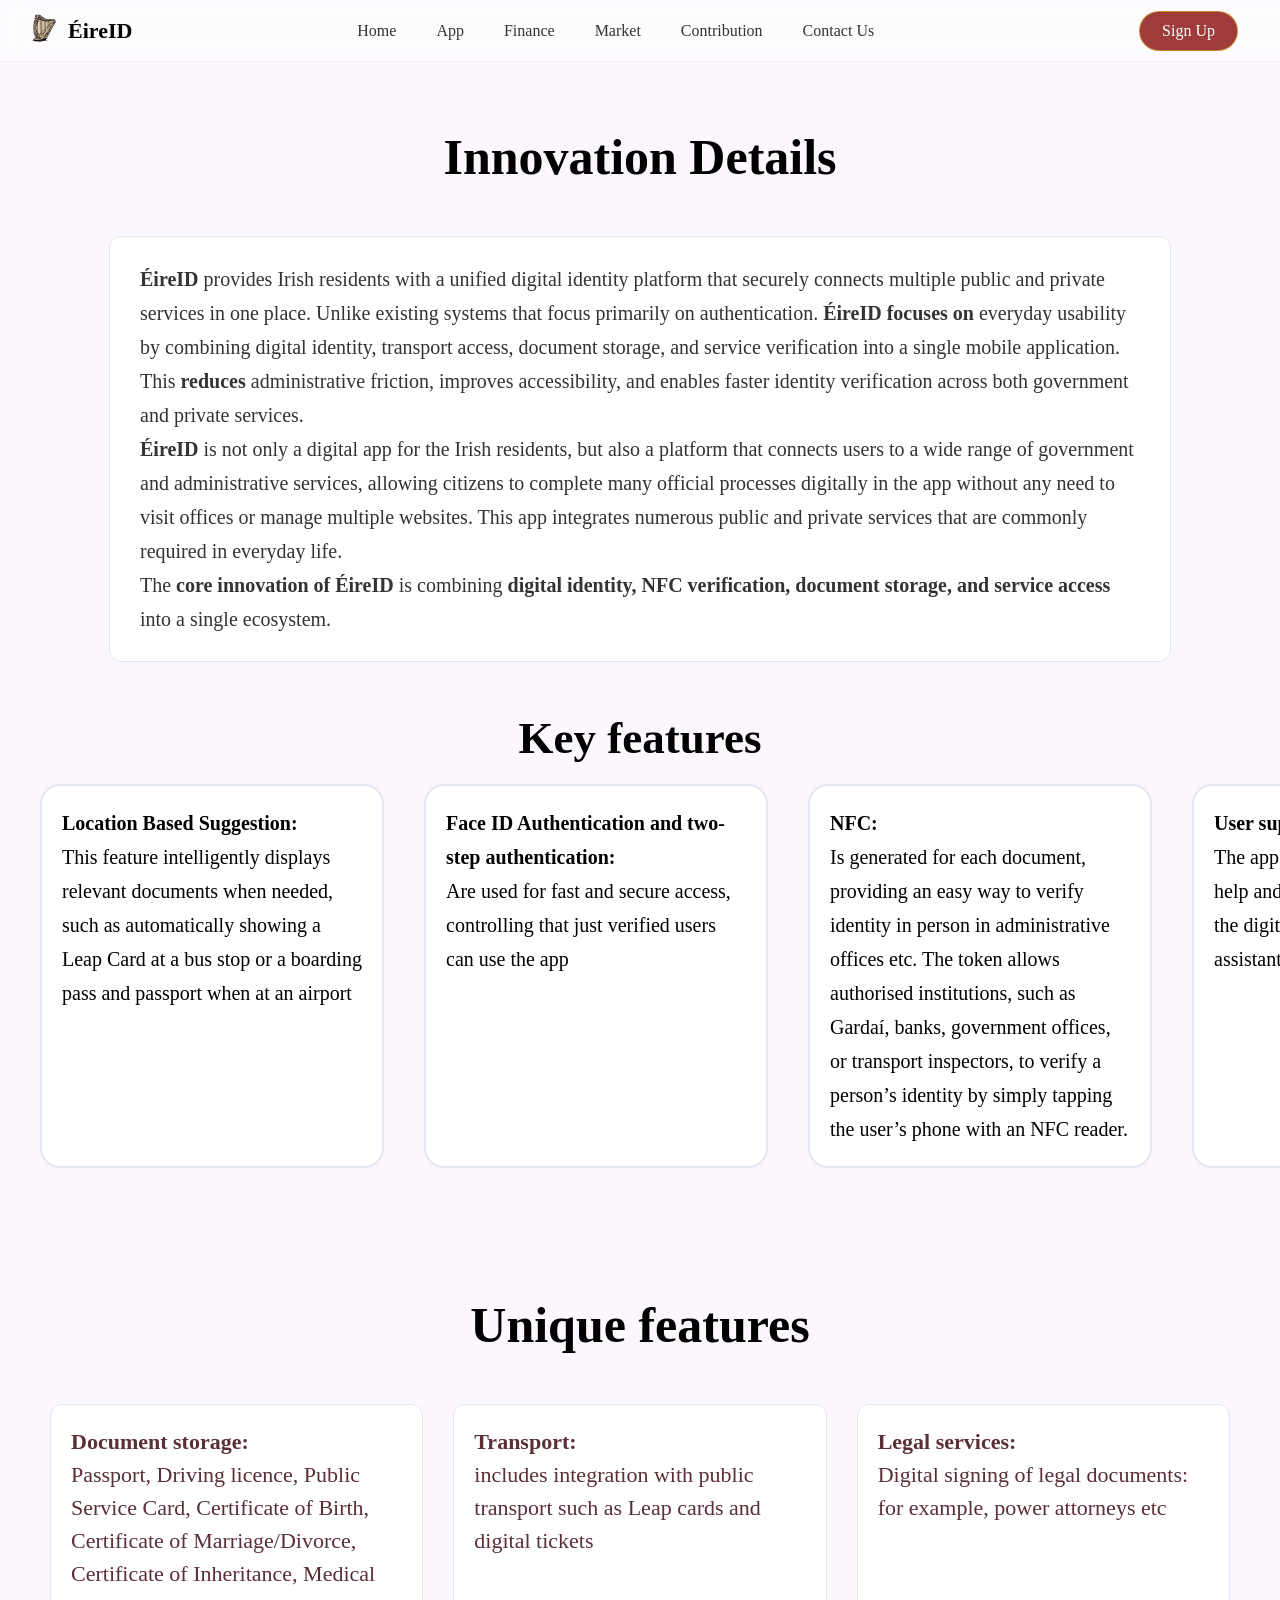
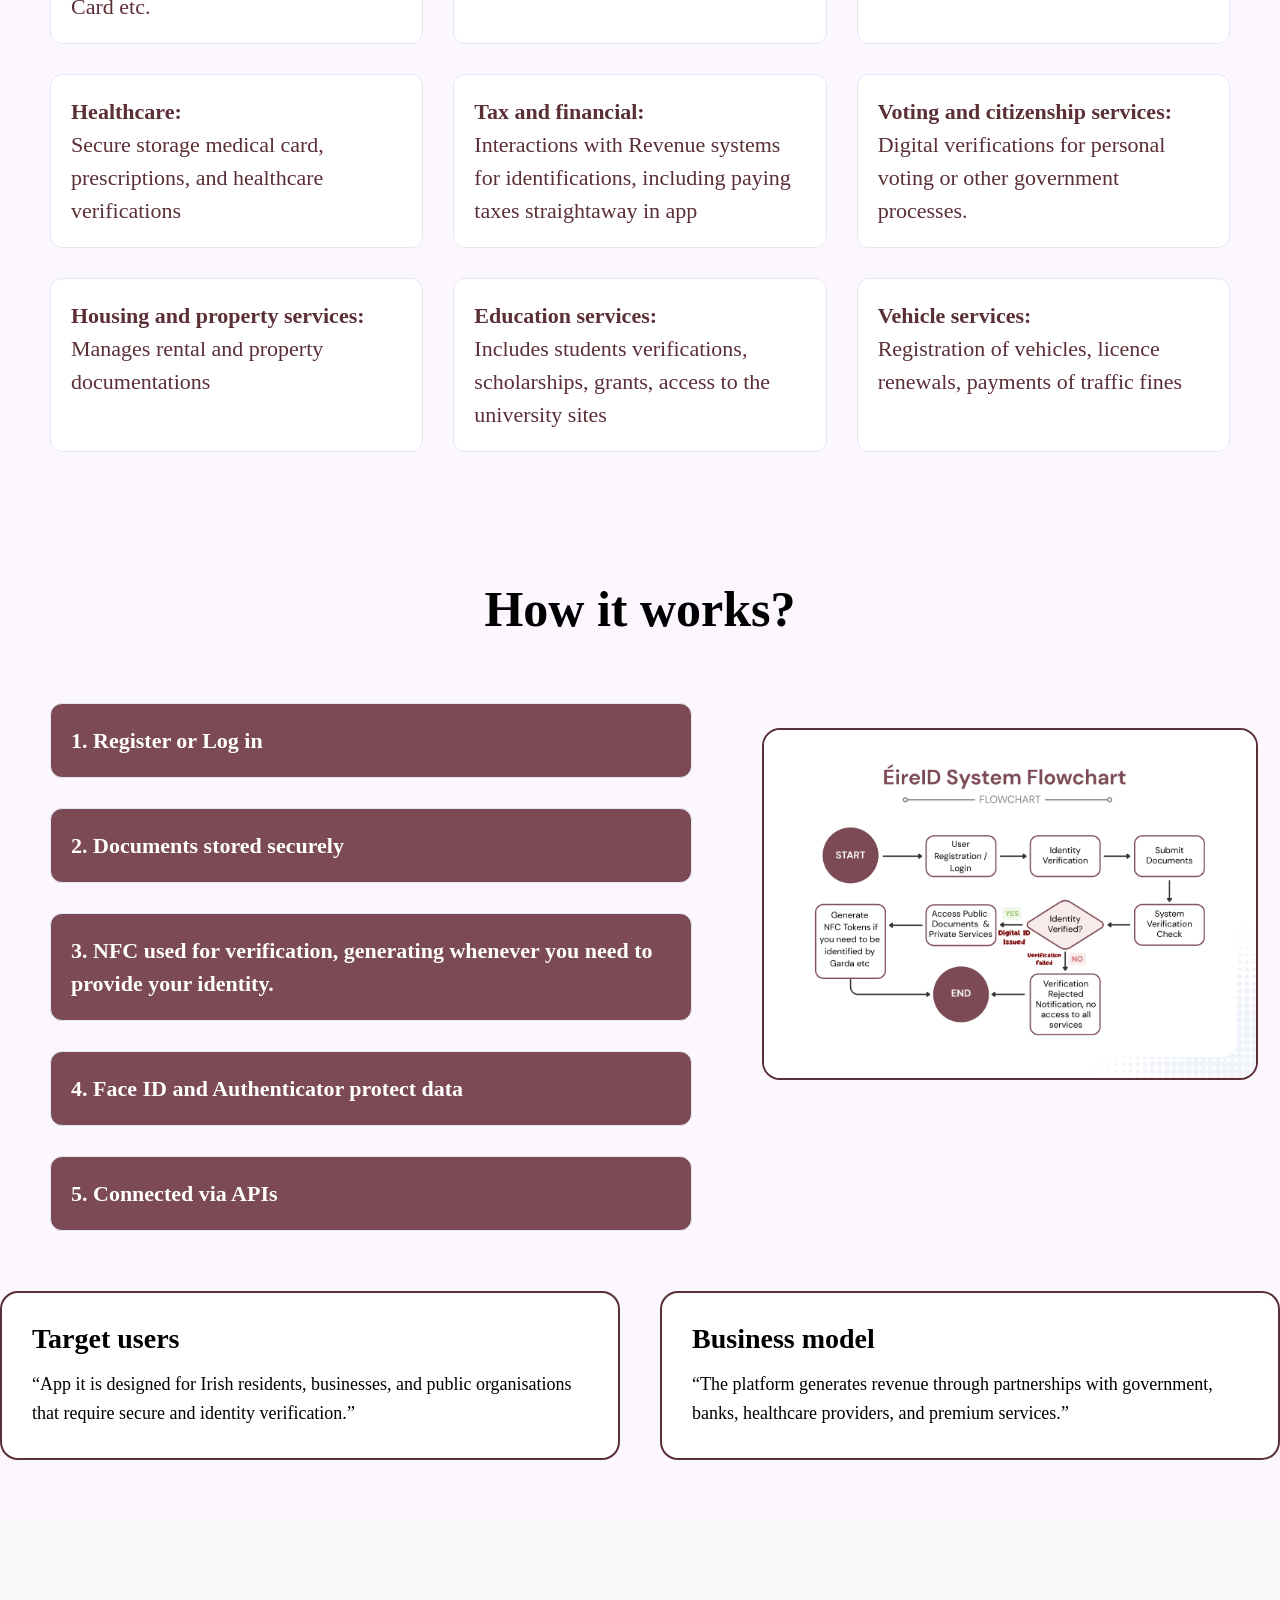
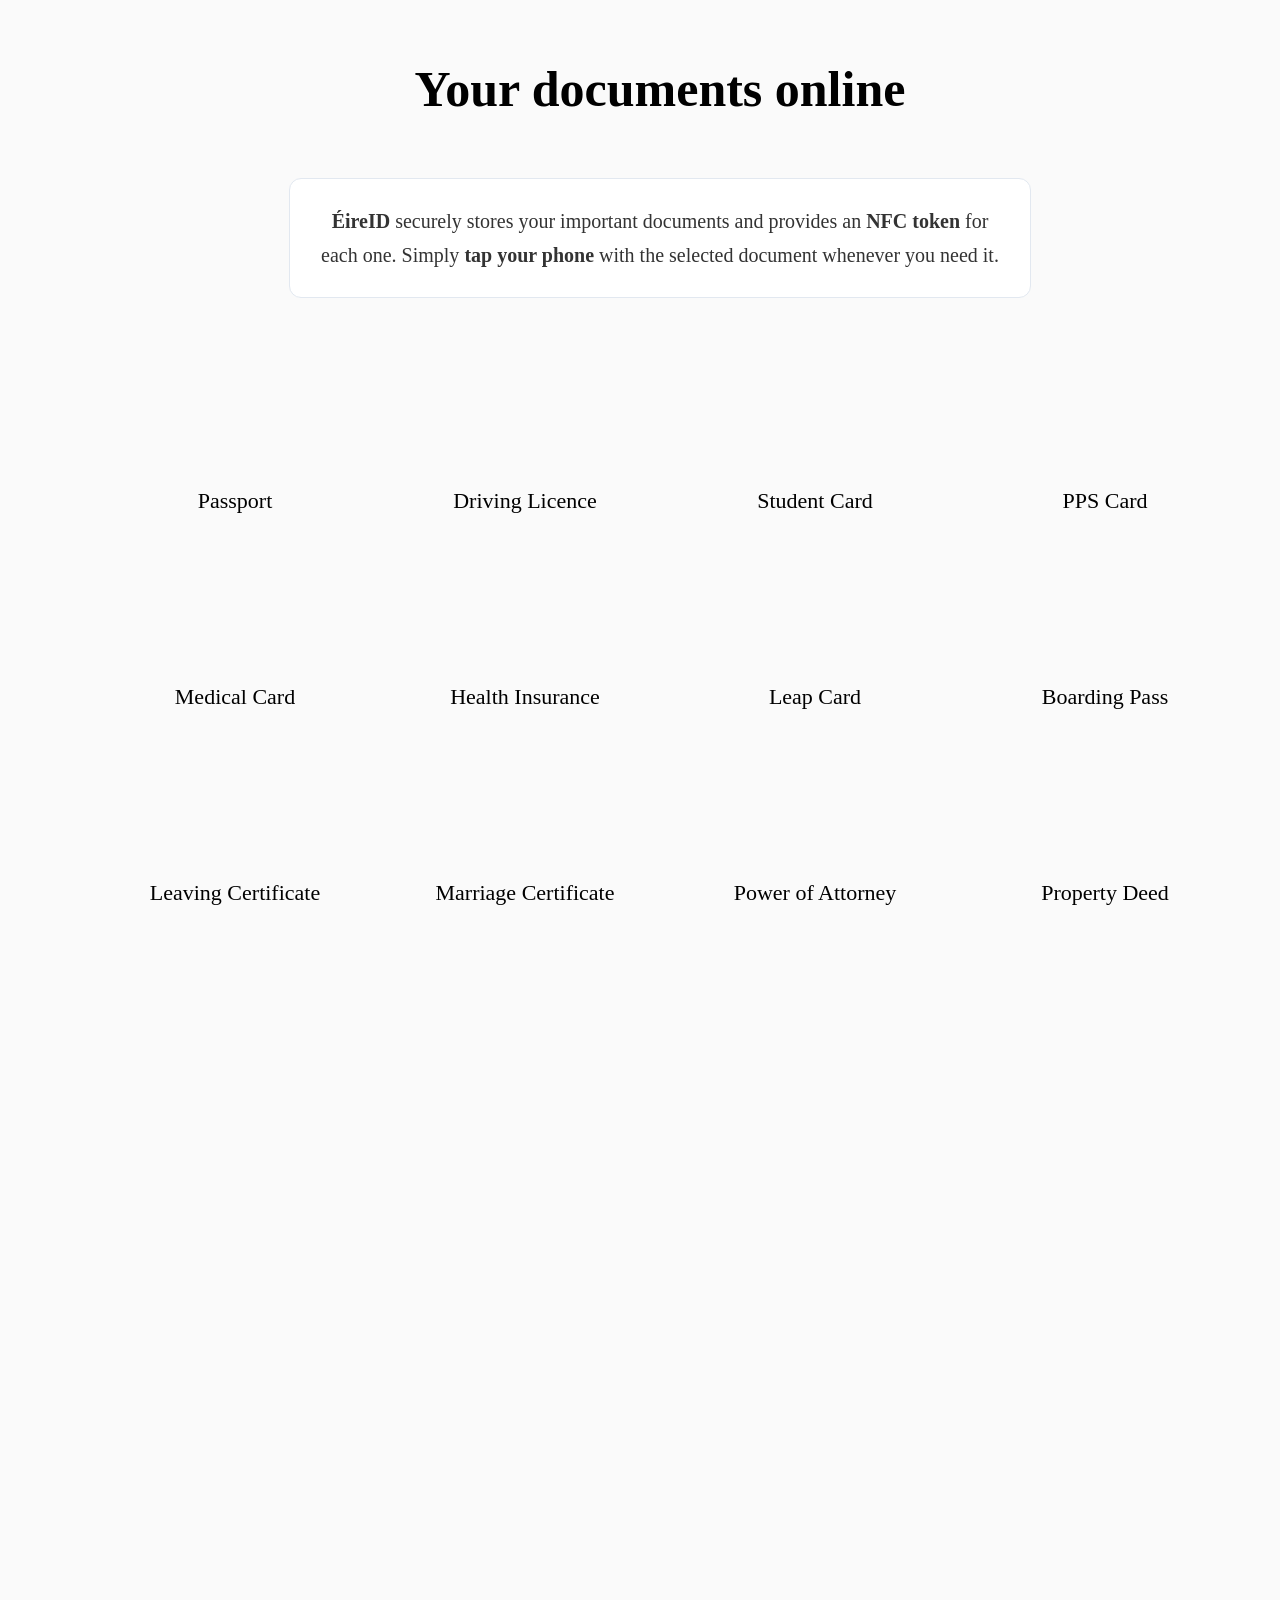
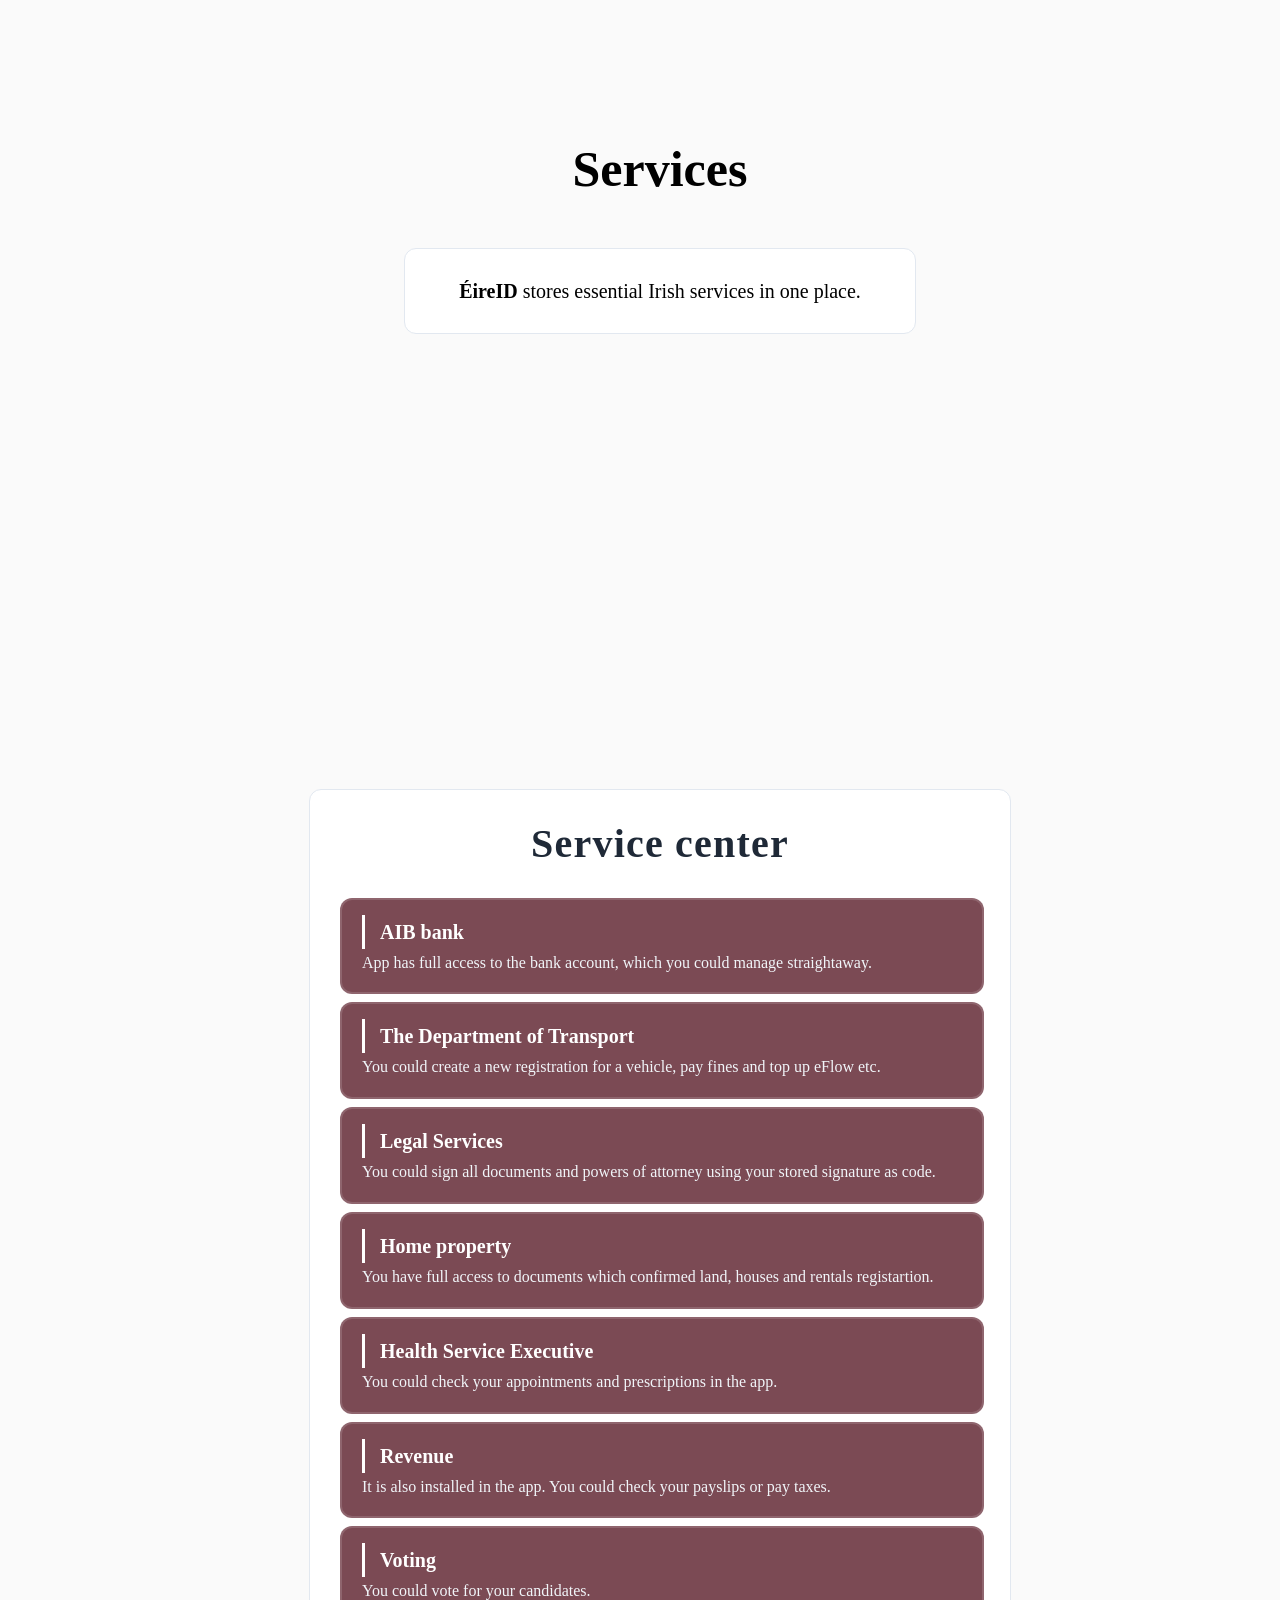
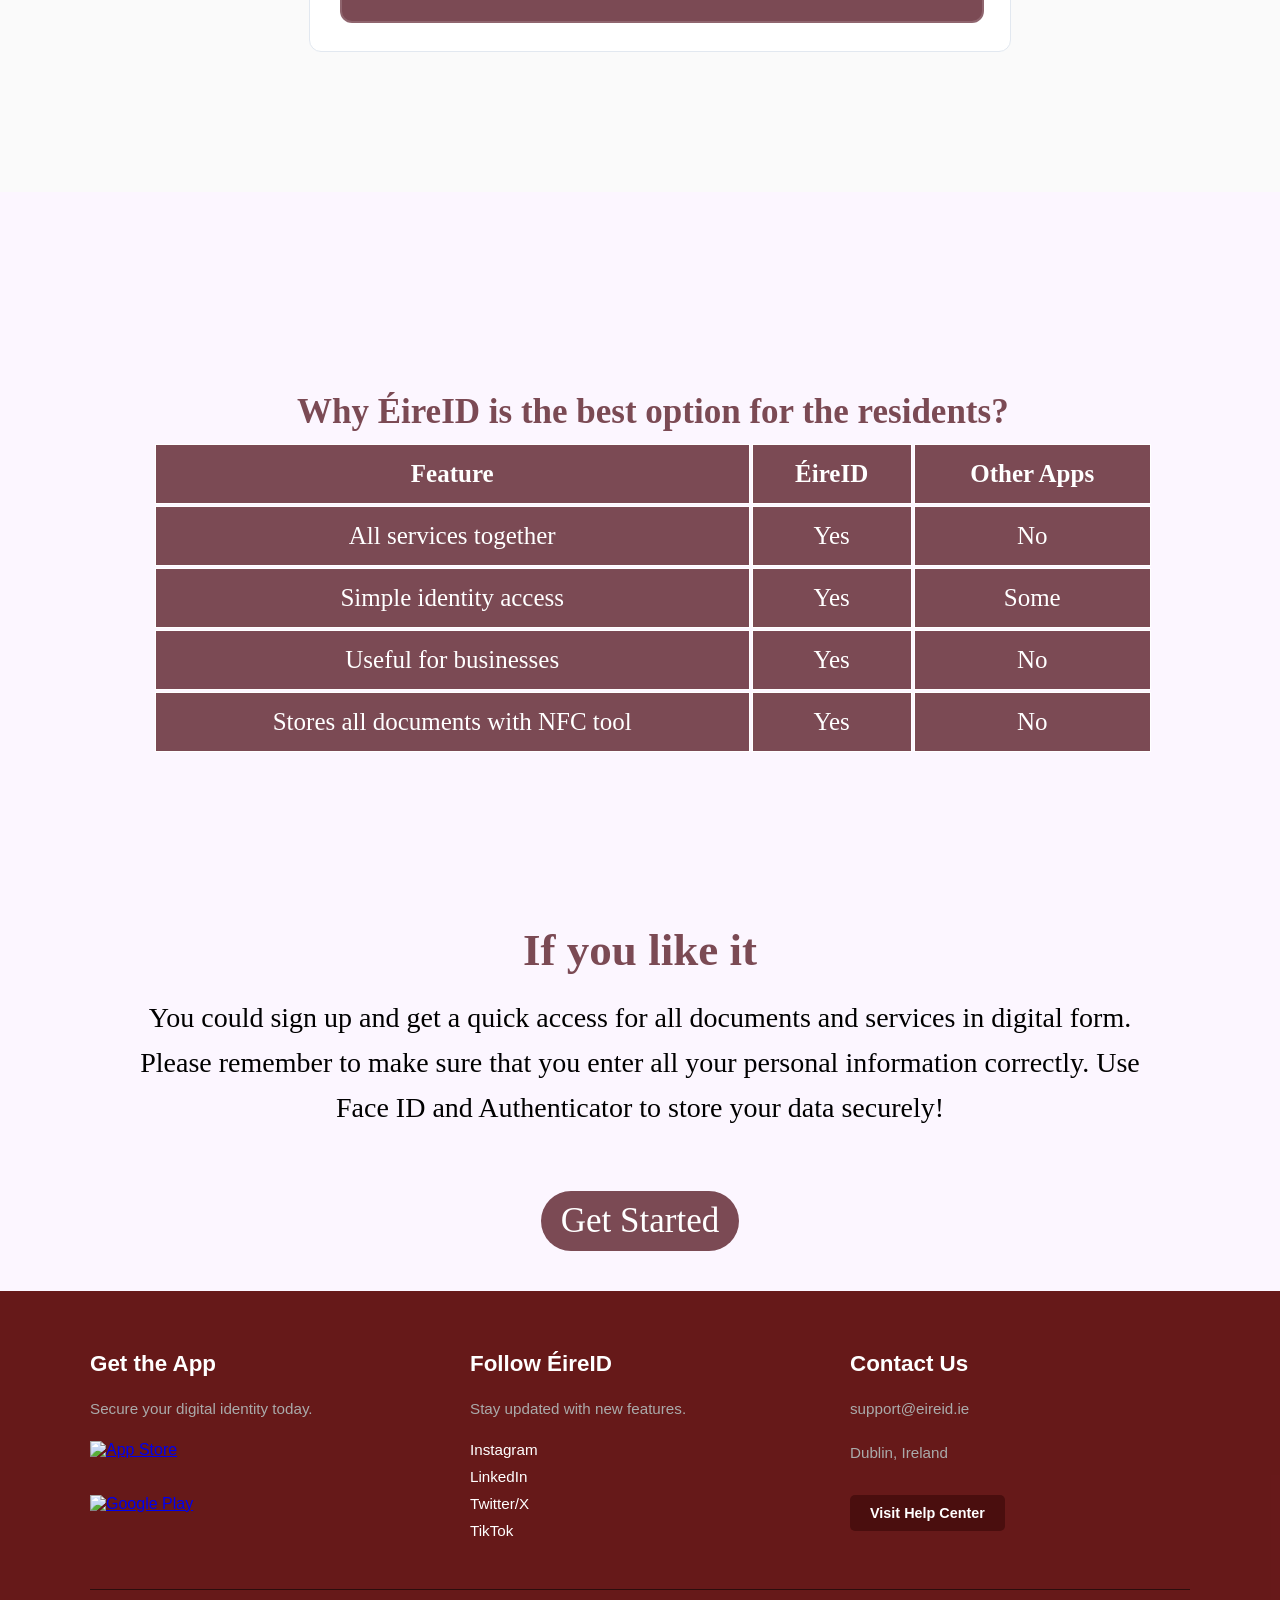
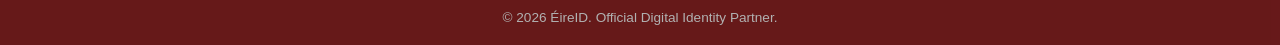
==== commit 7c266b9b: "footer" ====
--- a/app.html
+++ b/app.html
@@ -360,7 +360,7 @@
 
     </div>
     <div class="footer-bottom">
-        <p>&copy; 2024 ÉireID. Official Digital Identity Partner.</p >
+        <p>&copy; 2026 ÉireID. Official Digital Identity Partner.</p >
     </div>
 </footer>
 </body>
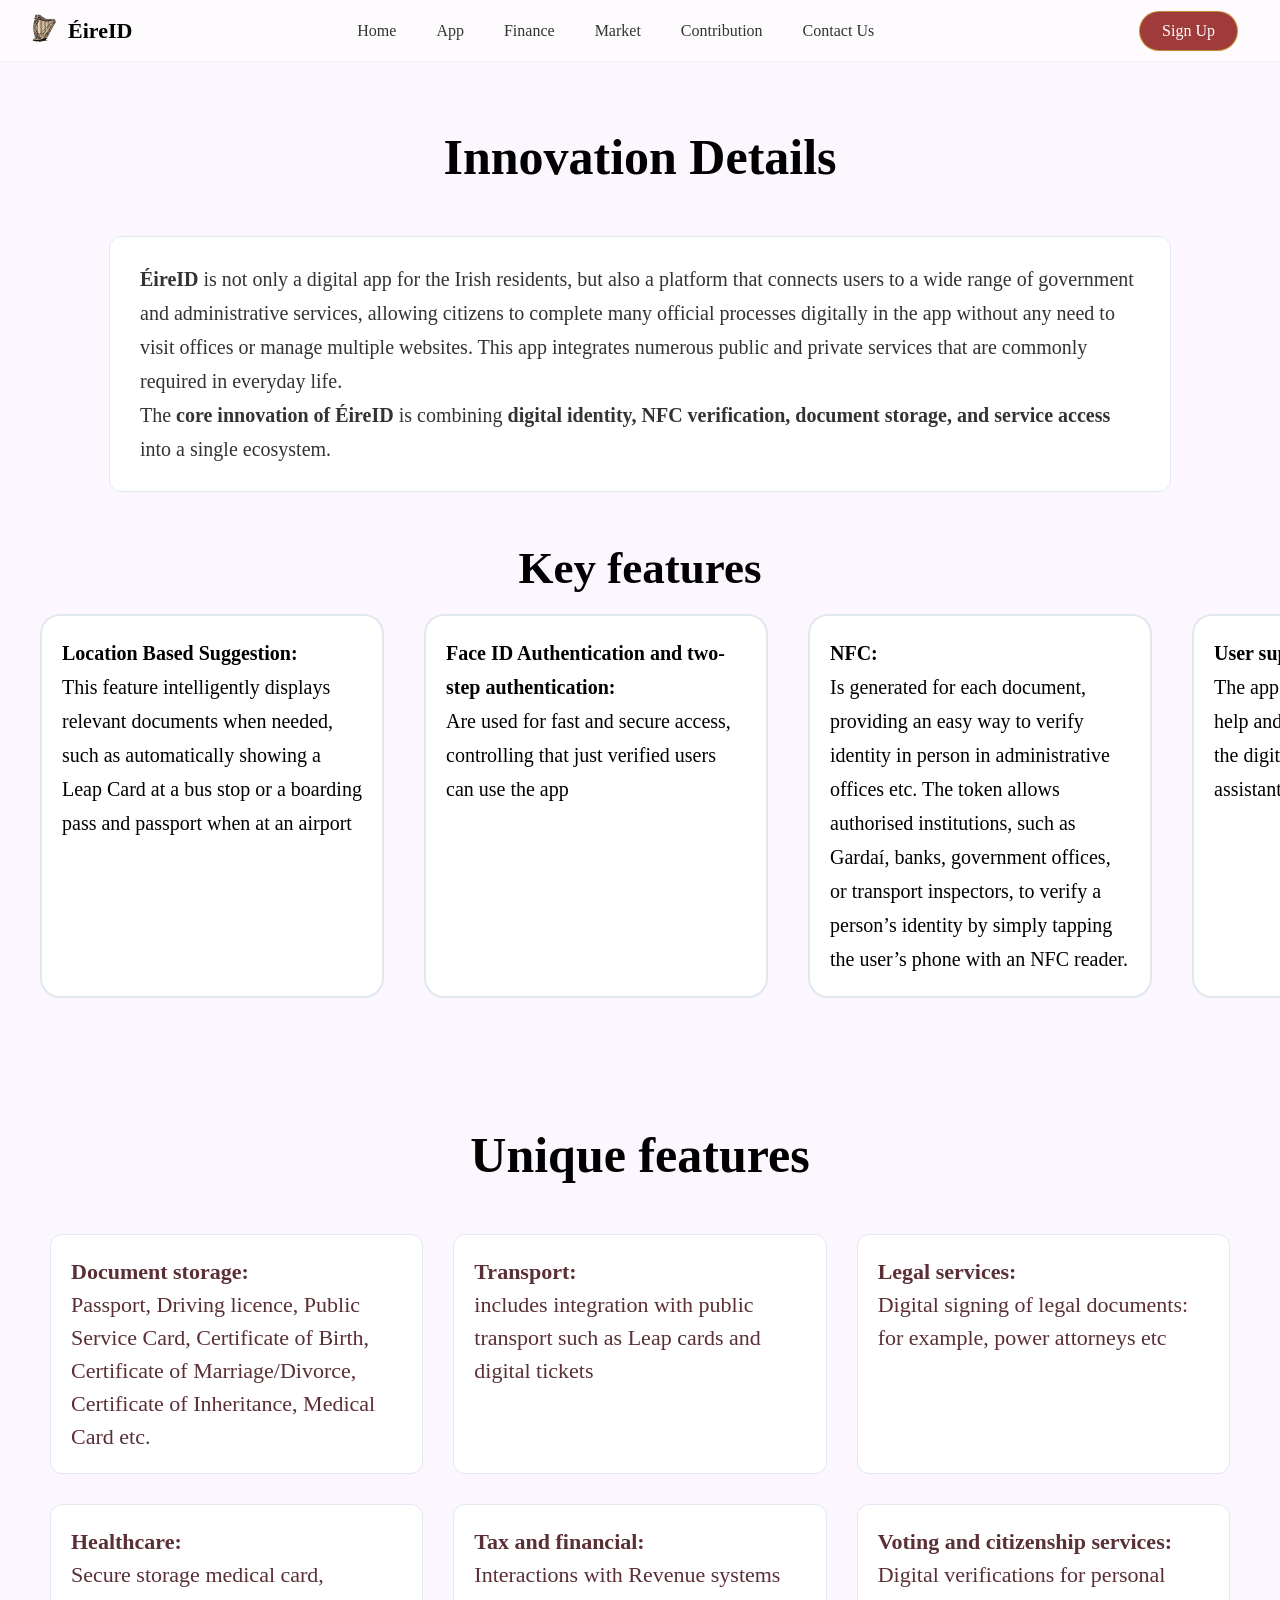
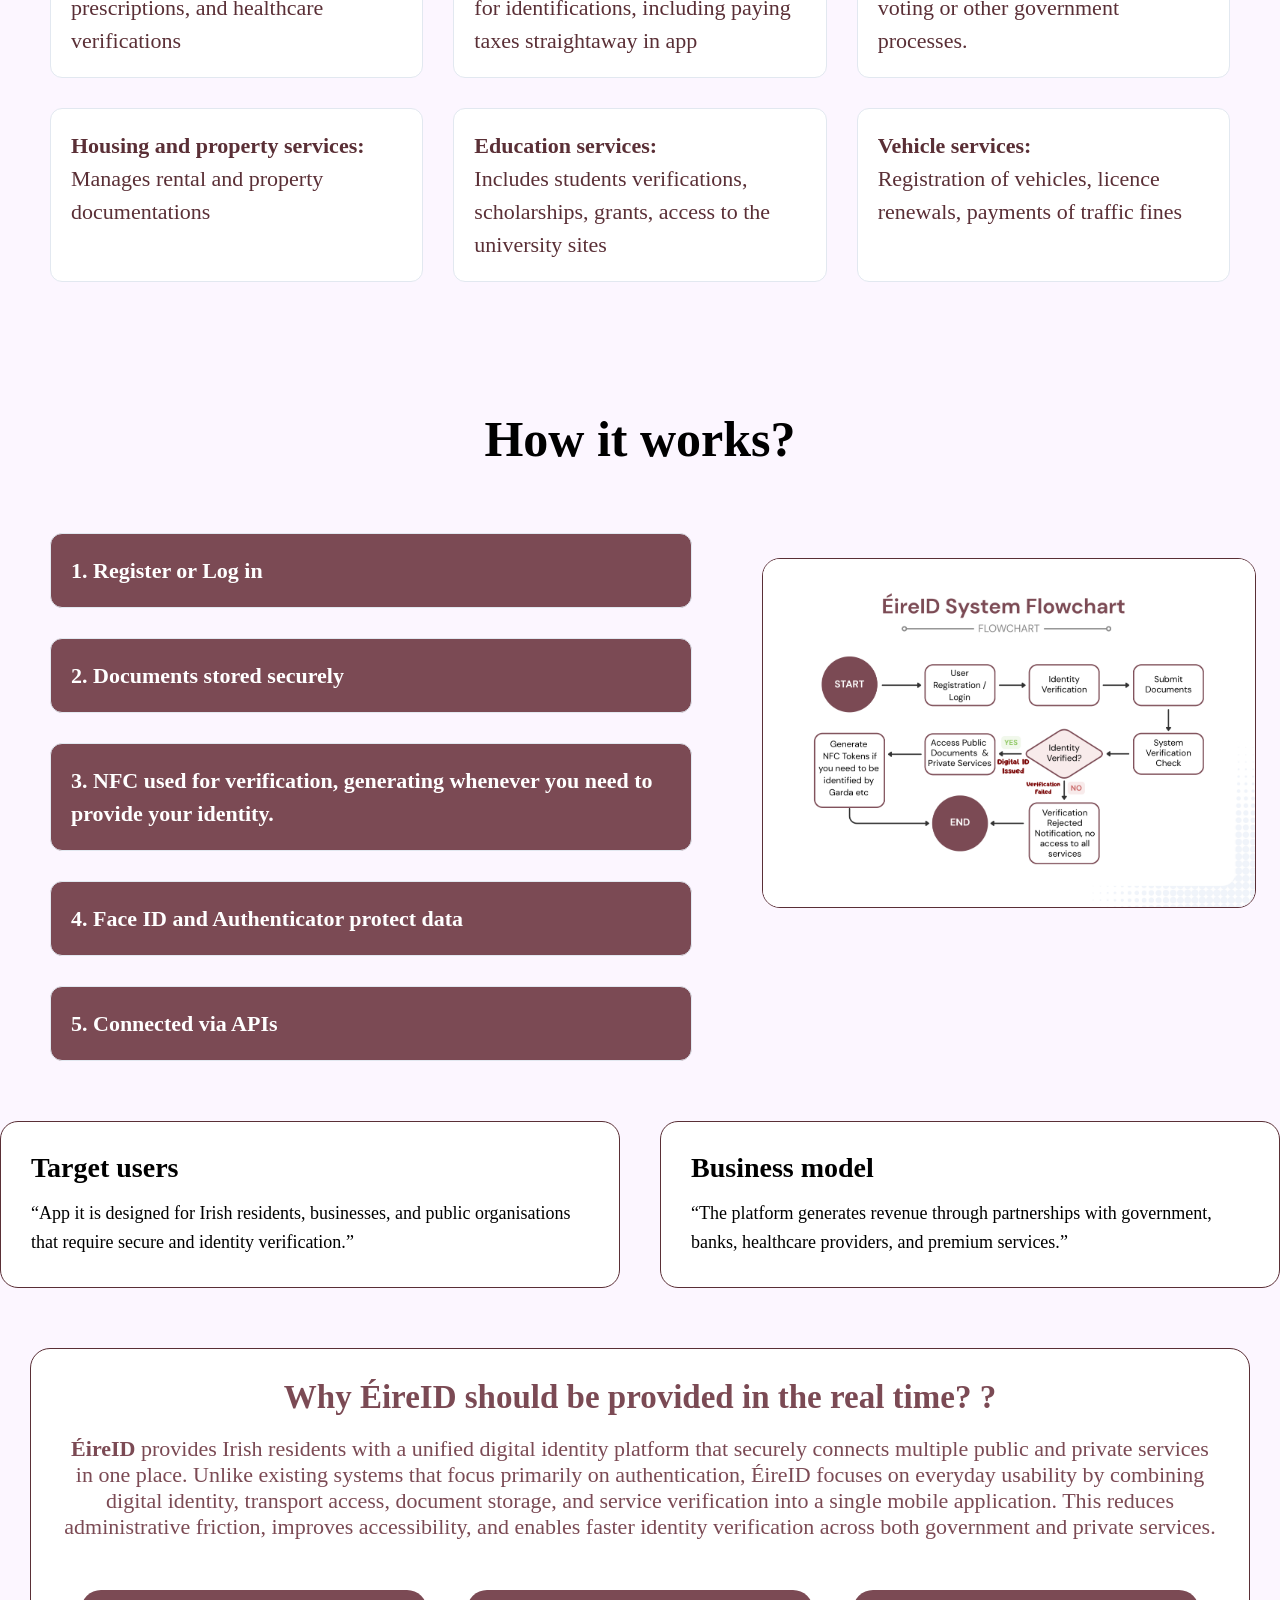
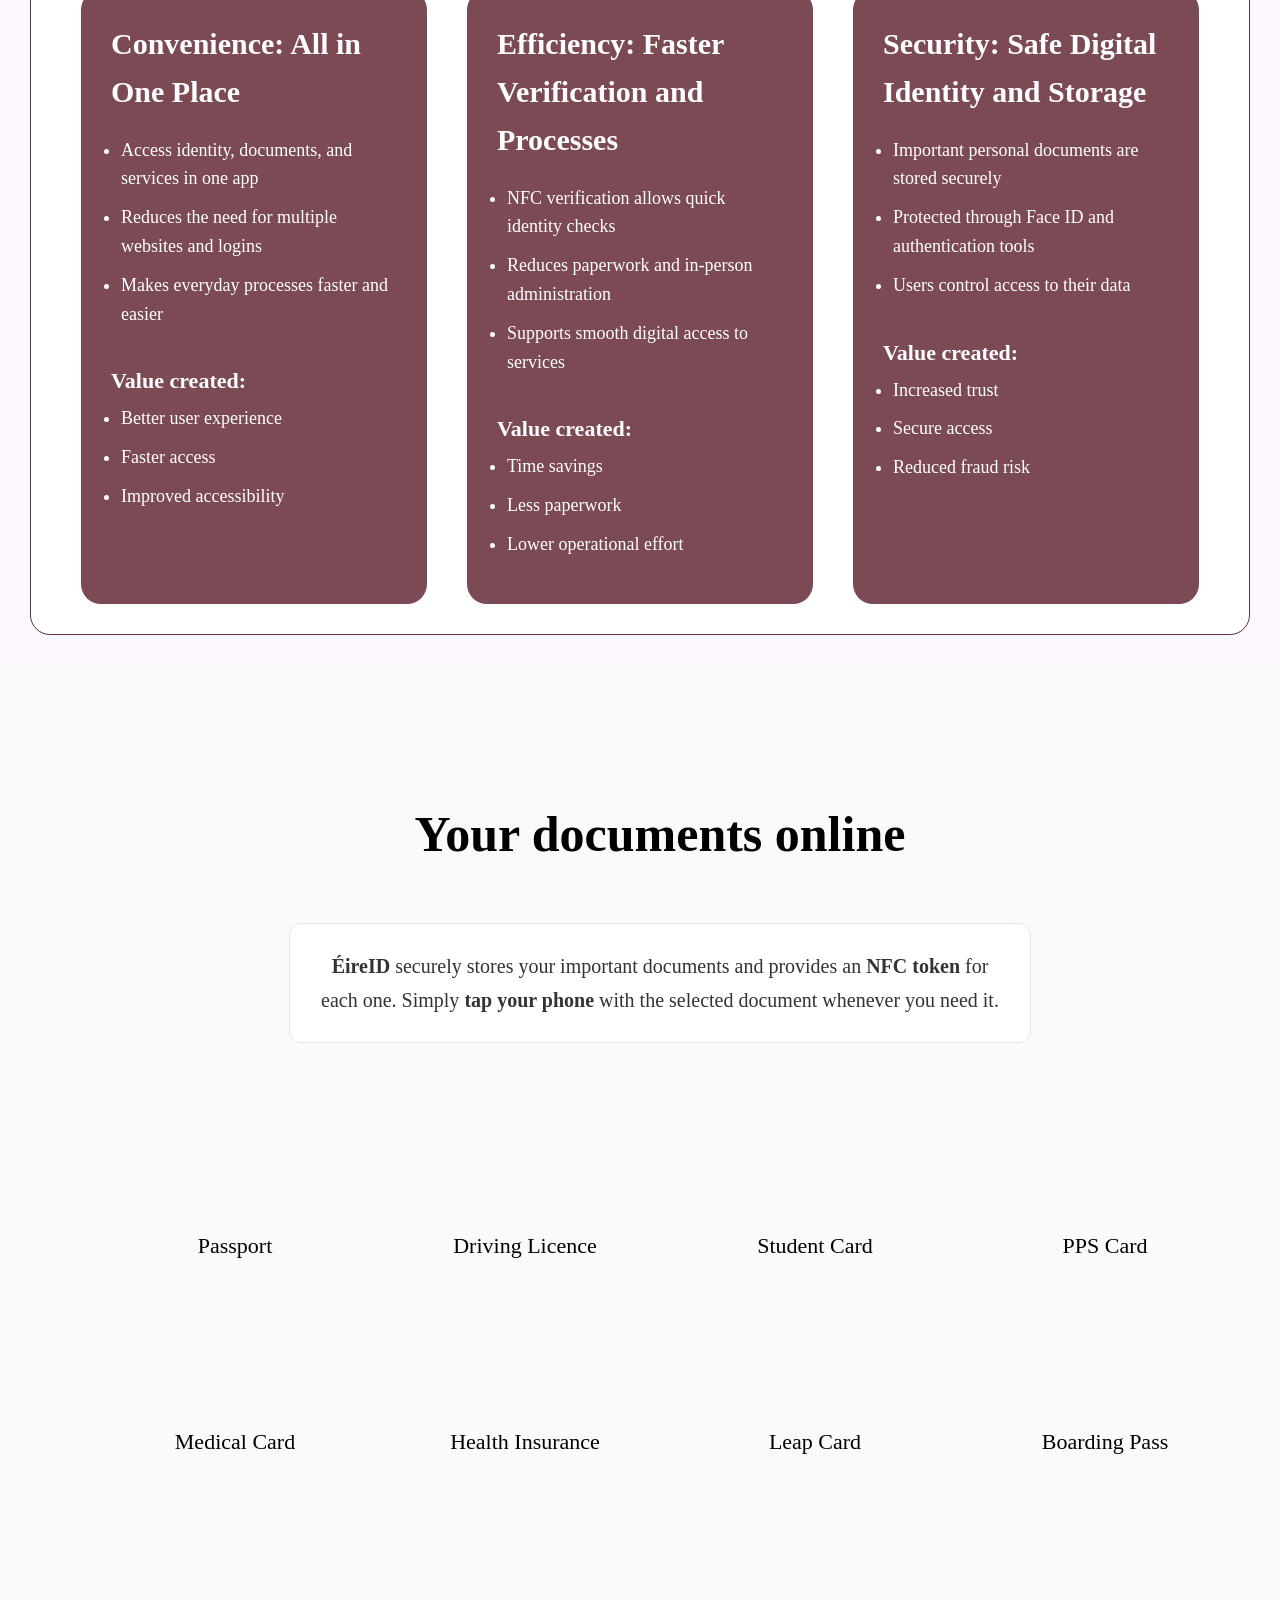
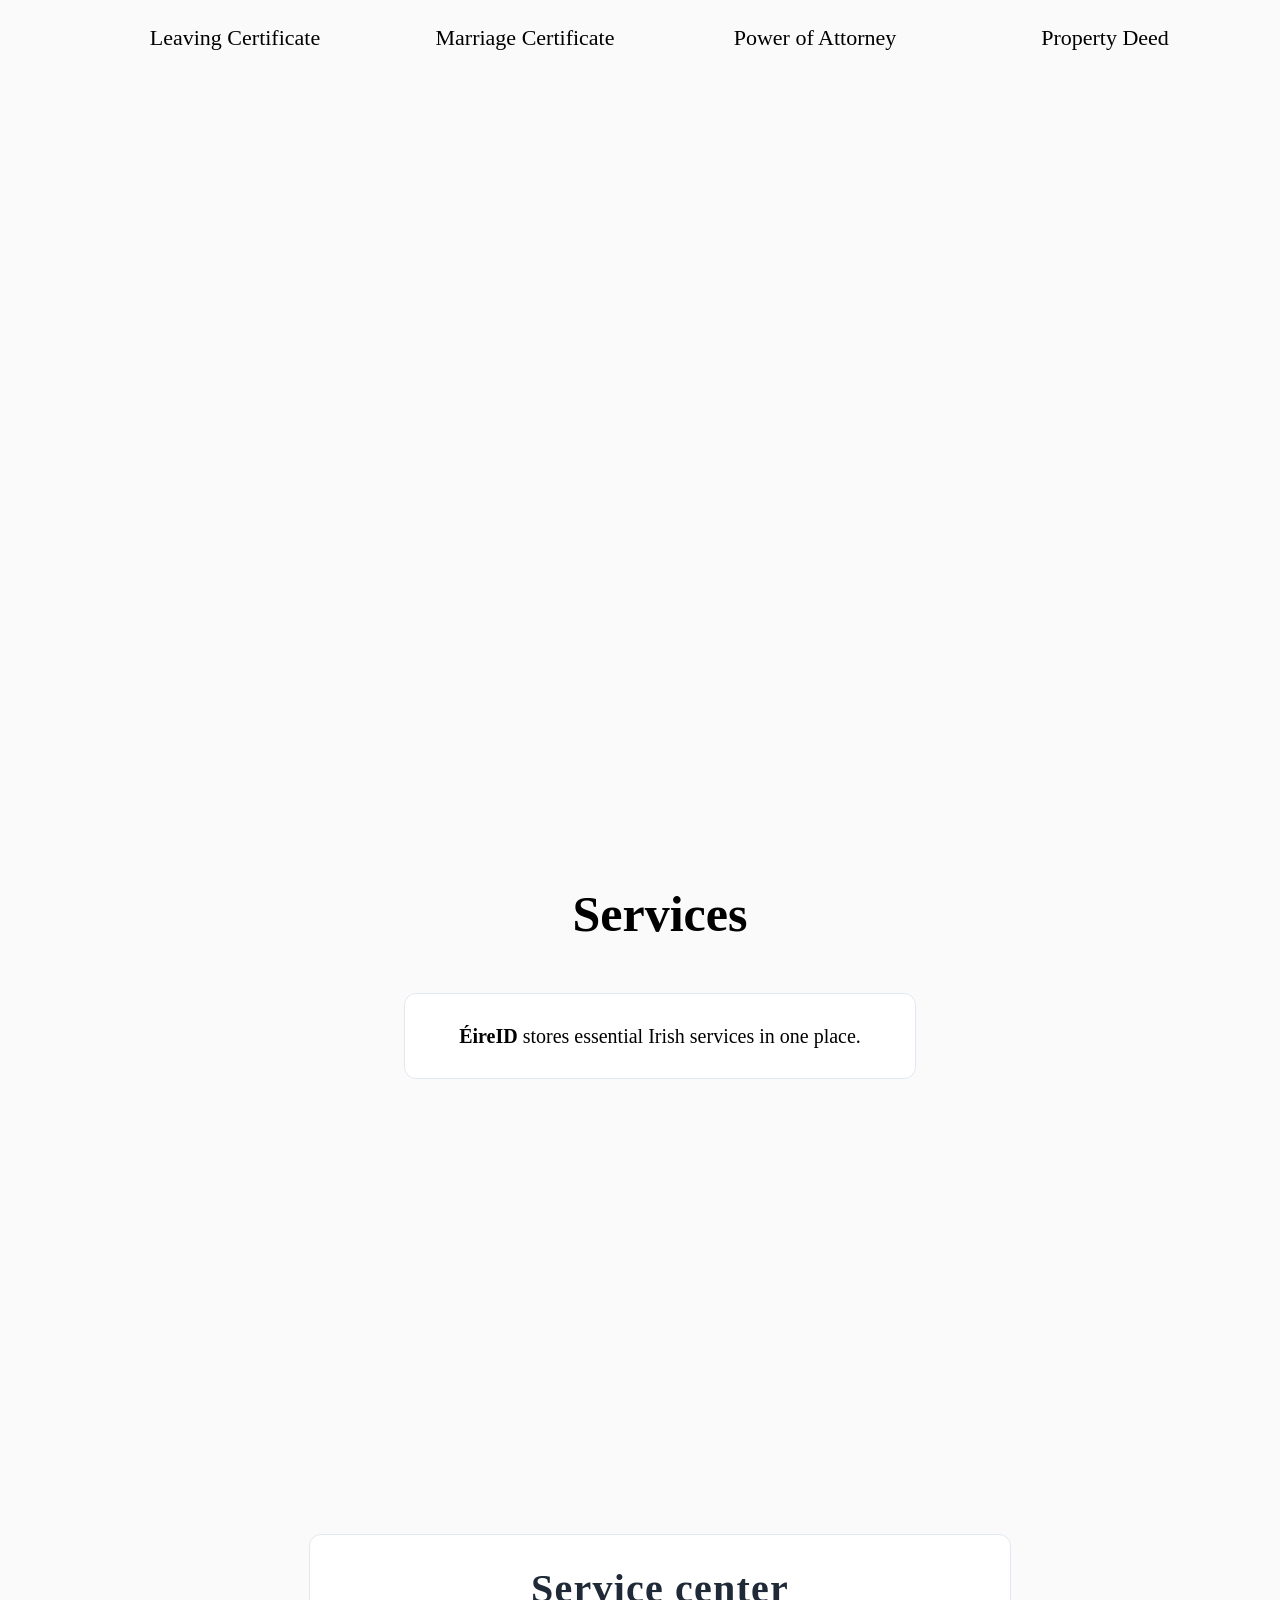
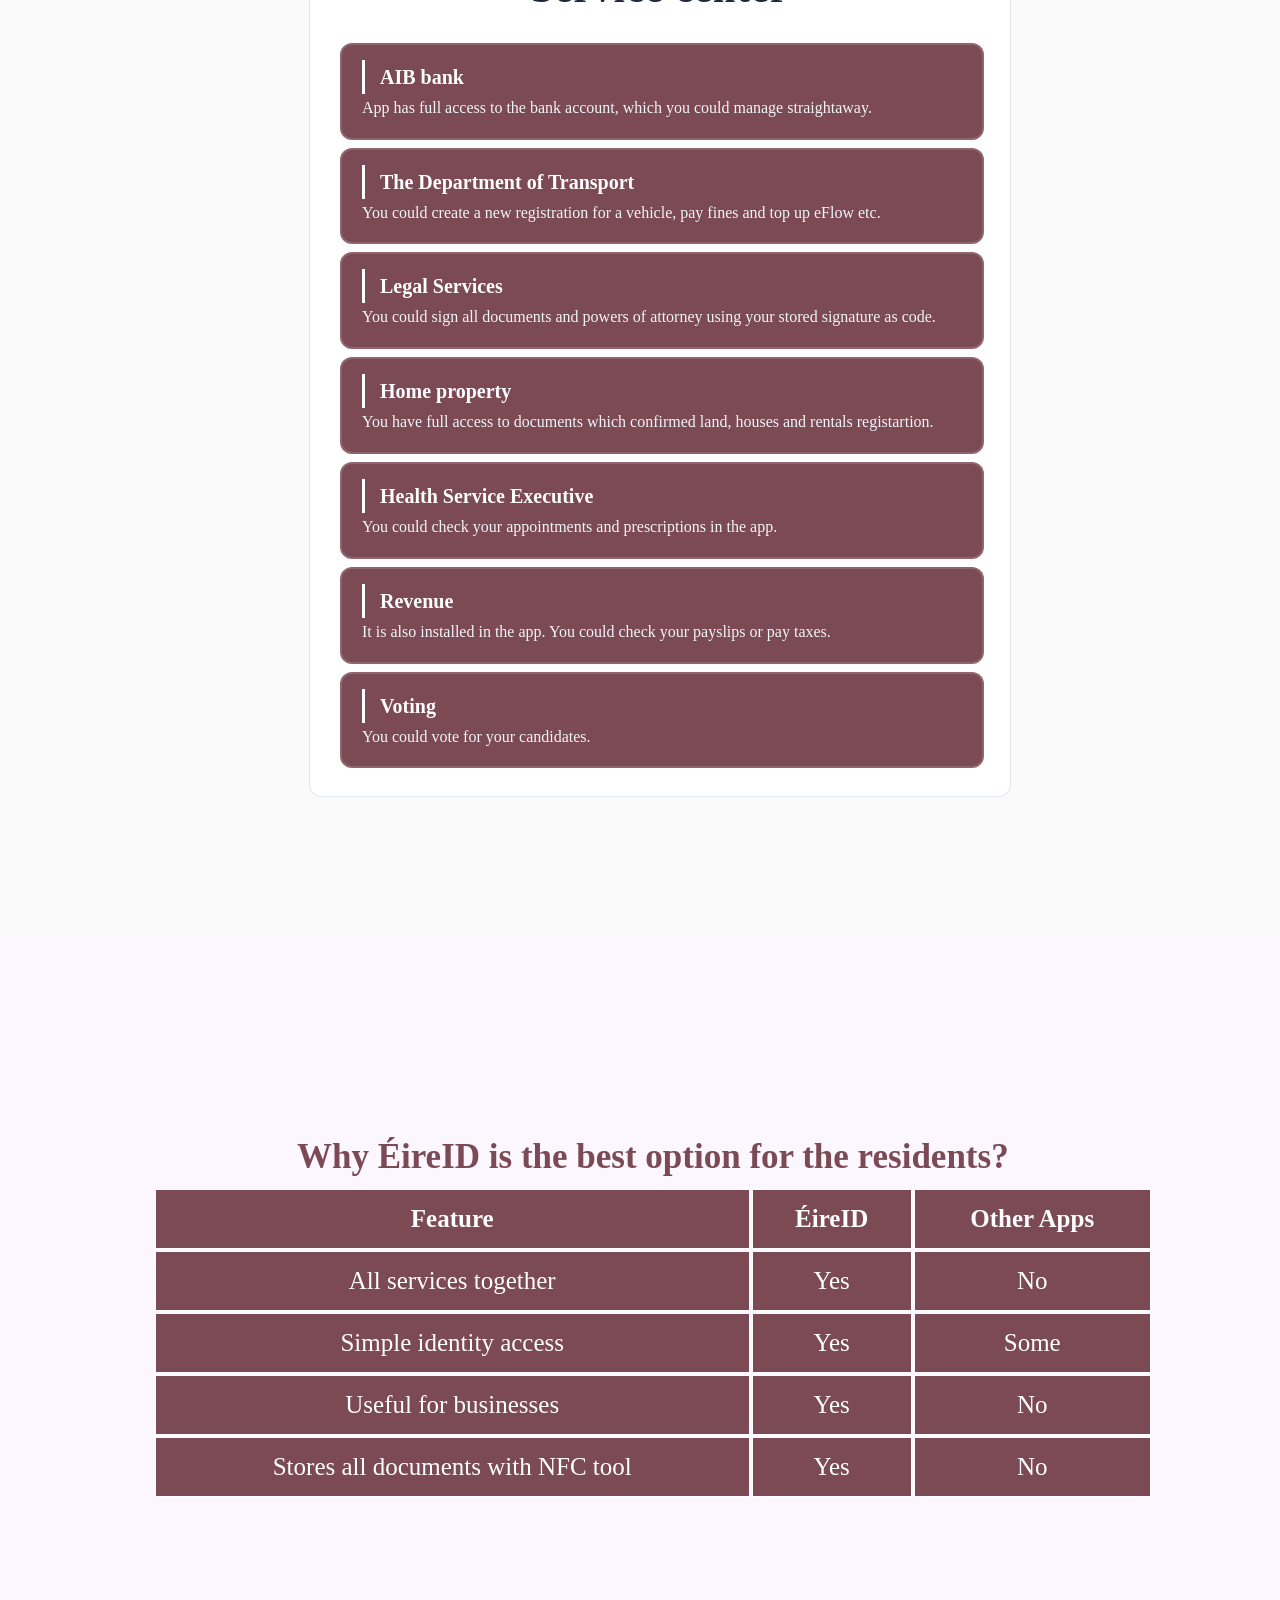
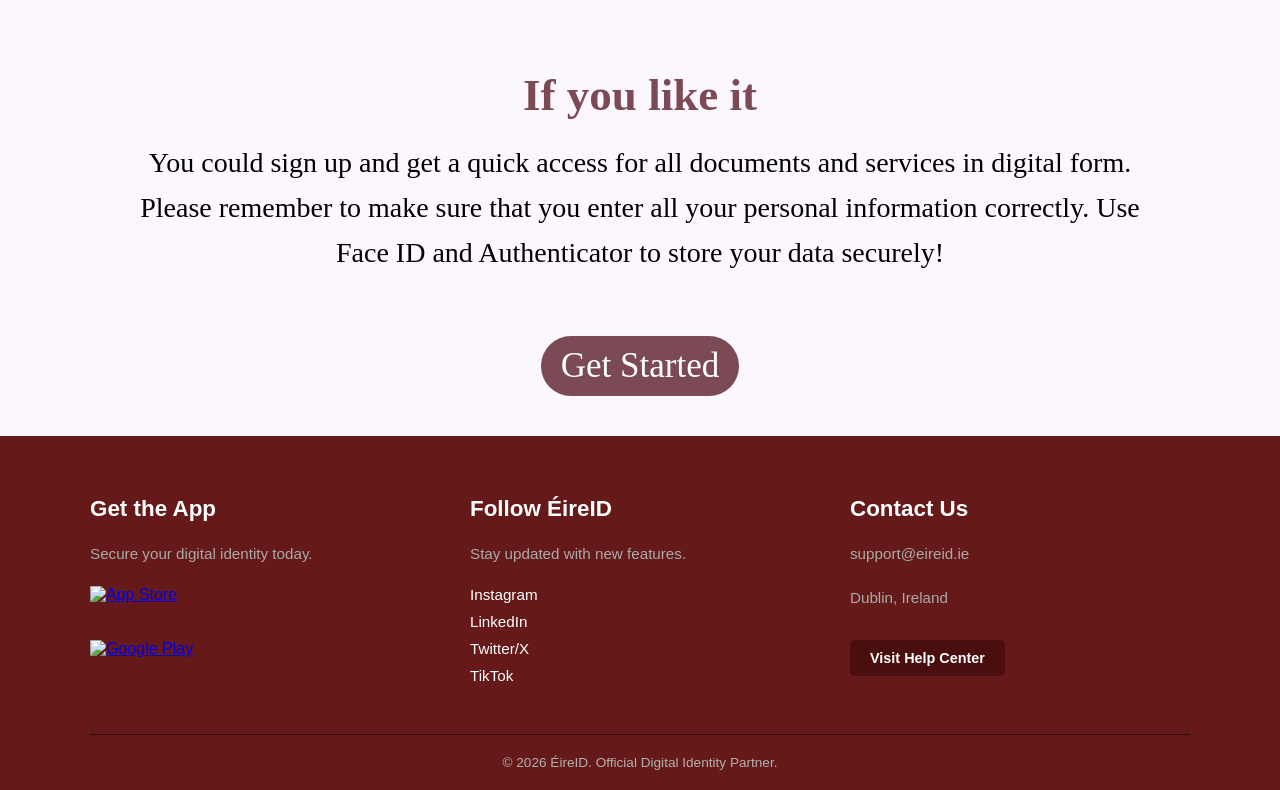
==== commit 70283a44: "app page" ====
--- a/app.html
+++ b/app.html
@@ -43,10 +43,7 @@
 
  
     <div class="innovation-info">
-      <p>
-        <strong>ÉireID</strong> provides Irish residents with a unified digital identity platform that securely connects multiple public and private services in one place. Unlike existing systems that focus primarily on authentication. <strong>ÉireID focuses on</strong> everyday usability by combining digital identity, transport access, document storage, and service verification into a single mobile application.
-       <br>This <strong>reduces</strong> administrative friction, improves accessibility, and enables faster identity verification across both government and private services.
-        <br><strong>ÉireID</strong> is not only a digital app for the Irish residents, but also a platform that connects users to a wide range of government and administrative services, allowing citizens to complete many official processes digitally in the app without any need to visit offices or manage multiple websites.
+      <p><strong>ÉireID</strong> is not only a digital app for the Irish residents, but also a platform that connects users to a wide range of government and administrative services, allowing citizens to complete many official processes digitally in the app without any need to visit offices or manage multiple websites.
         This app integrates numerous public and private services that are commonly required in everyday life.
         <br>The <b>core innovation of ÉireID</b> is combining <b>digital identity, NFC verification, document storage,
         and service access</b> into a single ecosystem.</p>
@@ -137,6 +134,63 @@
   </div>
 </section>
  
+<section class="value-proposition">
+  <div class="container-value">
+    <div class="value-info">
+      <h2>Why ÉireID should be provided in the real time? ?</h2>
+      <p>
+        <strong>ÉireID</strong> provides Irish residents with a unified digital identity platform that securely connects multiple public and private services in one place. Unlike existing systems that focus primarily on authentication, ÉireID focuses on everyday usability by combining digital identity, transport access, document storage, and service verification into a single mobile application. This reduces administrative friction, improves accessibility, and enables faster identity verification across both government and private services.
+      </p>
+    </div>
+
+    <div class="value-grid">
+      <div class="value-card">
+        <h3>Convenience: <strong>All in One Place</strong></h3>
+        <ul>
+          <li>Access identity, documents, and services in one app</li>
+          <li>Reduces the need for multiple websites and logins</li>
+          <li>Makes everyday processes faster and easier</li>
+        </ul>
+        <p><strong>Value created:</strong></p>
+         <ul>
+          <li>Better user experience</li>
+          <li>Faster access</li>
+          <li>Improved accessibility</li>
+         </ul>
+      </div>
+
+      <div class="value-card">
+        <h3>Efficiency: <strong>Faster Verification and Processes</strong></h3>
+        <ul>
+          <li>NFC verification allows quick identity checks</li>
+          <li>Reduces paperwork and in-person administration</li>
+          <li>Supports smooth digital access to services</li>
+        </ul>
+        <p><strong>Value created:</strong></p>
+          <ul>
+            <li>Time savings</li>
+            <li>Less paperwork</li>
+            <li>Lower operational effort</li>
+          </ul>
+      </div>
+
+      <div class="value-card">
+        <h3>Security: <strong>Safe Digital Identity and Storage</strong></h3>
+        <ul>
+          <li>Important personal documents are stored securely</li>
+          <li>Protected through Face ID and authentication tools</li>
+          <li>Users control access to their data</li>
+        </ul>
+       <p><strong>Value created:</strong></p>
+          <ul>
+            <li>Increased trust</li>
+            <li>Secure access</li>
+            <li>Reduced fraud risk</li>
+          </ul>
+      </div>
+    </div>
+  </div>
+</section>
 
 <section class="documents">
   <div class="documents-box">
--- a/style.css
+++ b/style.css
@@ -1555,7 +1555,7 @@
   border-radius: 18px;
   display: block;
   margin-right: 60px;
-  border: 2px solid #5a2f36;
+  border: 1px solid #5a2f36;
 }
 
 .key-features {
@@ -1596,7 +1596,7 @@
   color: black;
   padding: 30px;
   border-radius: 18px;
-  border: 2px solid #5a2f36;
+  border: 1px solid #5a2f36;
 }
 
 .target-business-block h3 {
@@ -1607,6 +1607,68 @@
 .target-business-block p {
   font-size: 18px;
   line-height: 1.6;
+}
+
+.container-value {
+  background: white;
+  border-radius: 20px;
+  padding: 30px;
+  border: 1px solid #5a2f36;
+  margin-left: 30px;
+  margin-right: 30px;
+  margin-bottom: 30px;
+}
+
+.value-info {
+  font-size: 22px;
+  color: #7b4a54;
+  text-align: center;
+}
+.value-info p {
+  font-size: 22px;
+  margin-top: 20px;
+}
+.value-grid {
+  display: grid;
+  grid-template-columns: repeat(3, 1fr);
+  gap: 40px;
+  margin-top: 50px;
+  margin-left: 20px;
+  margin-right: 20px;
+}
+
+.value-card {
+  background: #7b4a54;
+  border-radius: 20px;
+  padding: 30px;
+}
+
+.value-card:hover {
+  transform: translateY(-5px);
+}
+
+.value-card h3 {
+  font-size: 30px;
+  color: white;
+  margin-bottom: 20px;
+  line-height: 1.6;
+}
+
+.value-card ul {
+  margin-top: 10px;
+  margin-bottom: 15px;
+  padding-left: 10px;
+}
+.value-card p {
+  font-size: 22px;
+  margin-top: 40px;
+  color: white;
+}
+.value-card ul li {
+  font-size: 18px;
+  line-height: 1.6;
+  color: white;
+  margin-bottom: 10px;
 }
 
 .documents {
@@ -2194,7 +2256,6 @@
   opacity: 0.9;
 }
 
-
 .pop {
   position: absolute;
   width: 18%;
@@ -2208,13 +2269,11 @@
   padding: 10px;
   border-radius: 15px;
   background-color: #cecece;
-
 }
 
 .float-img img {
   border-radius: 10px;
 }
-
 
 .revenue-graph-section {
   width: 80%;
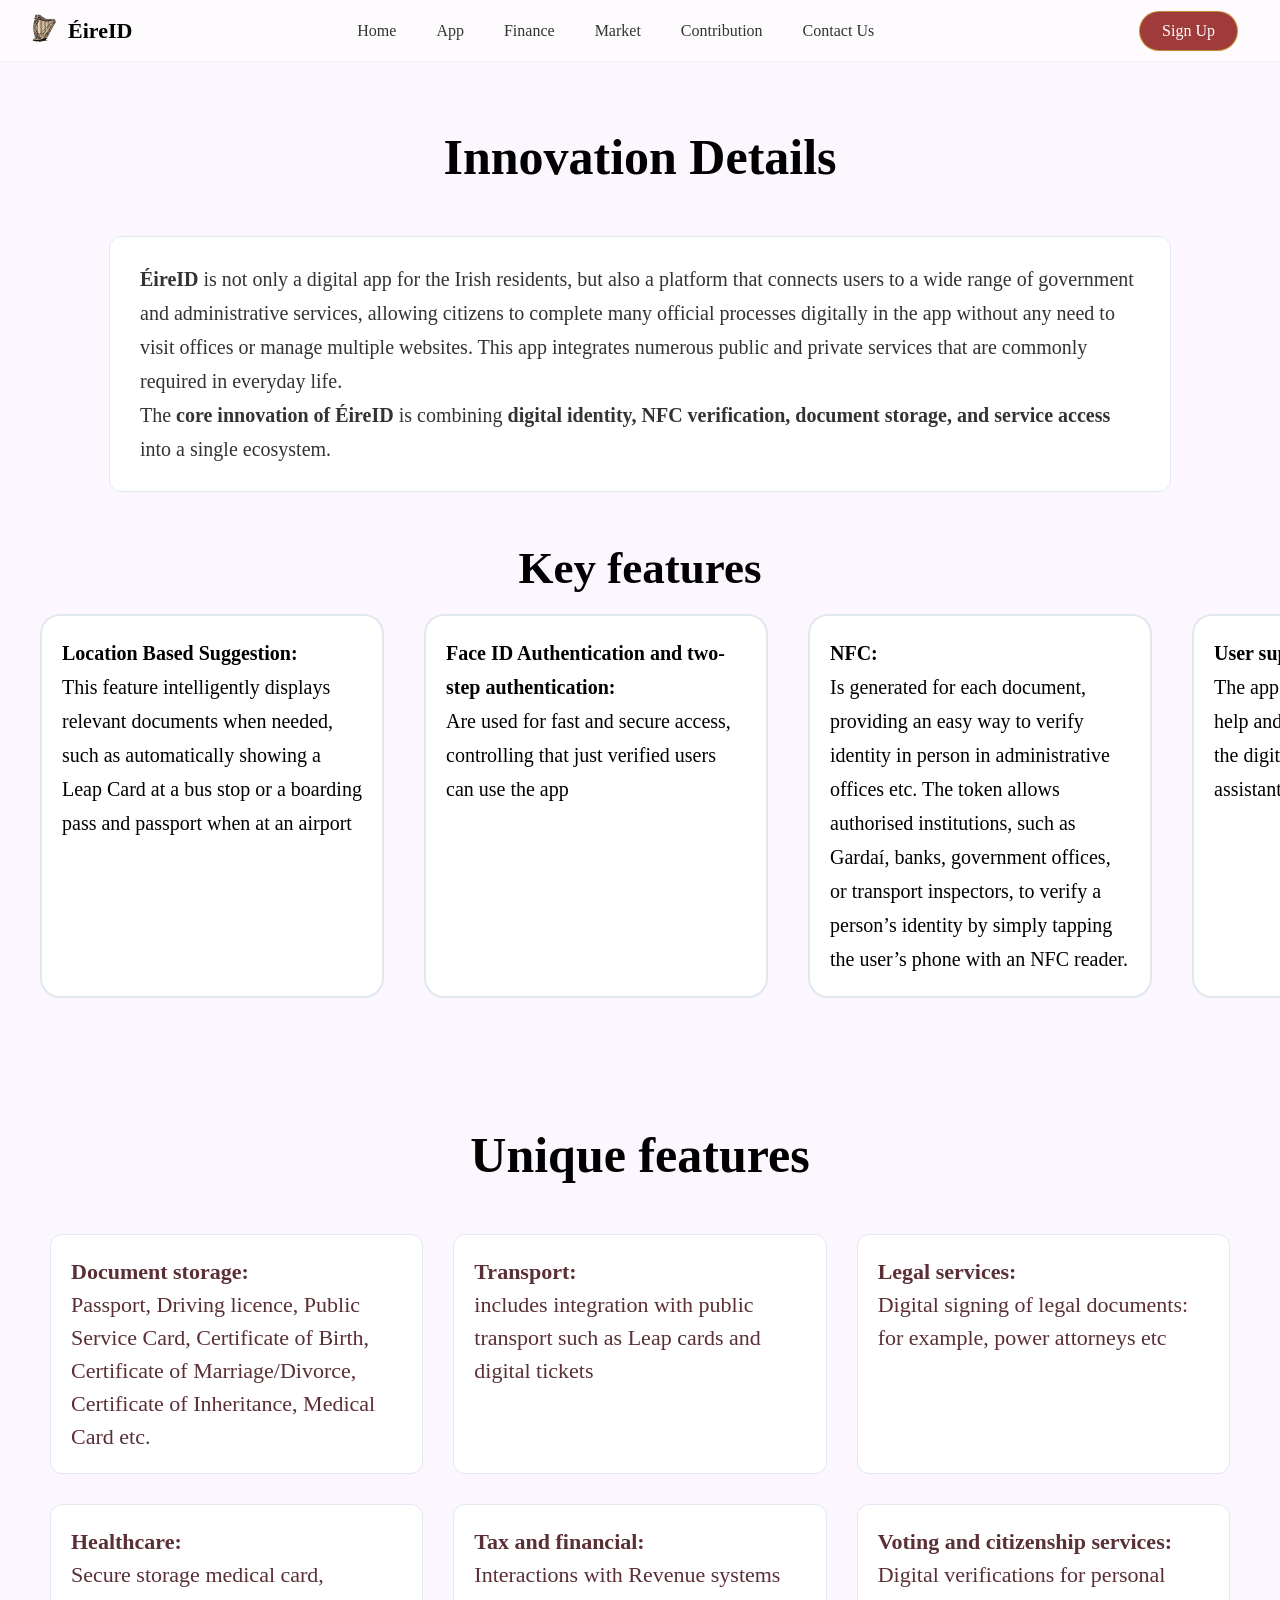
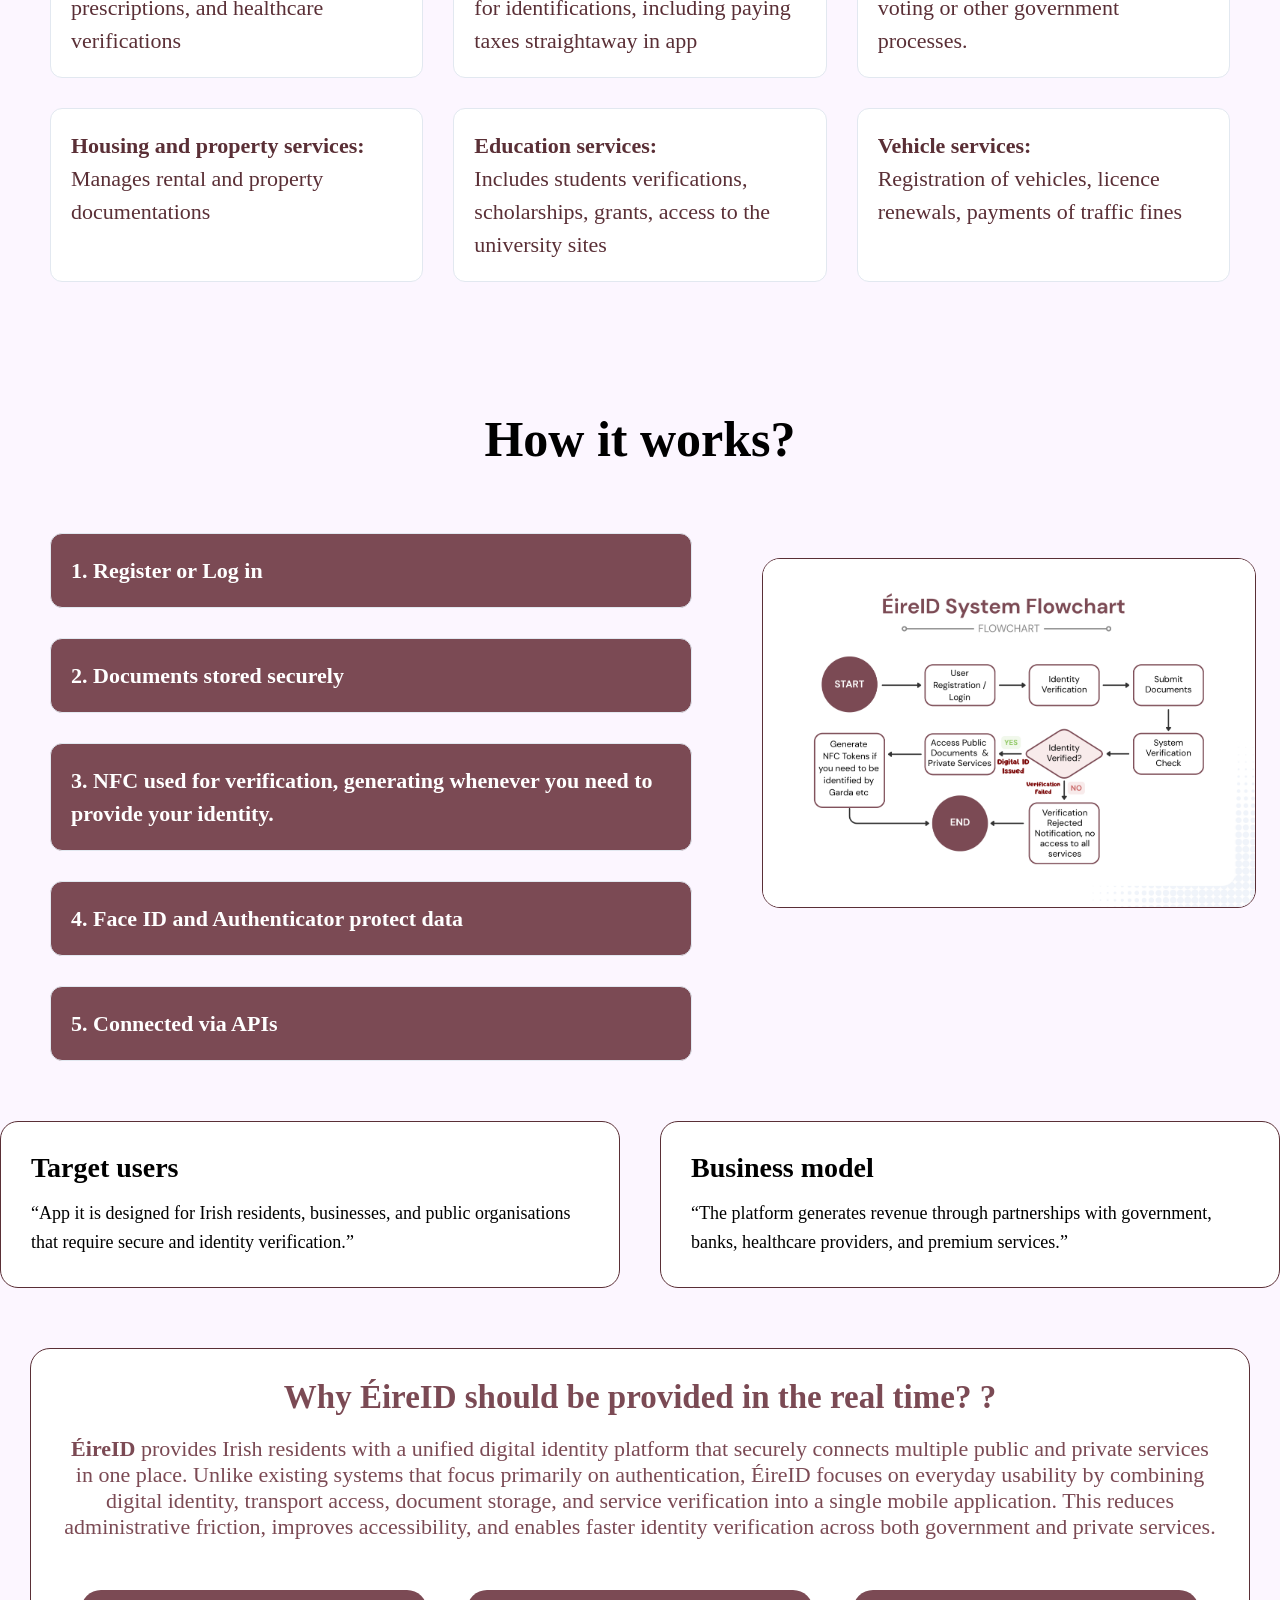
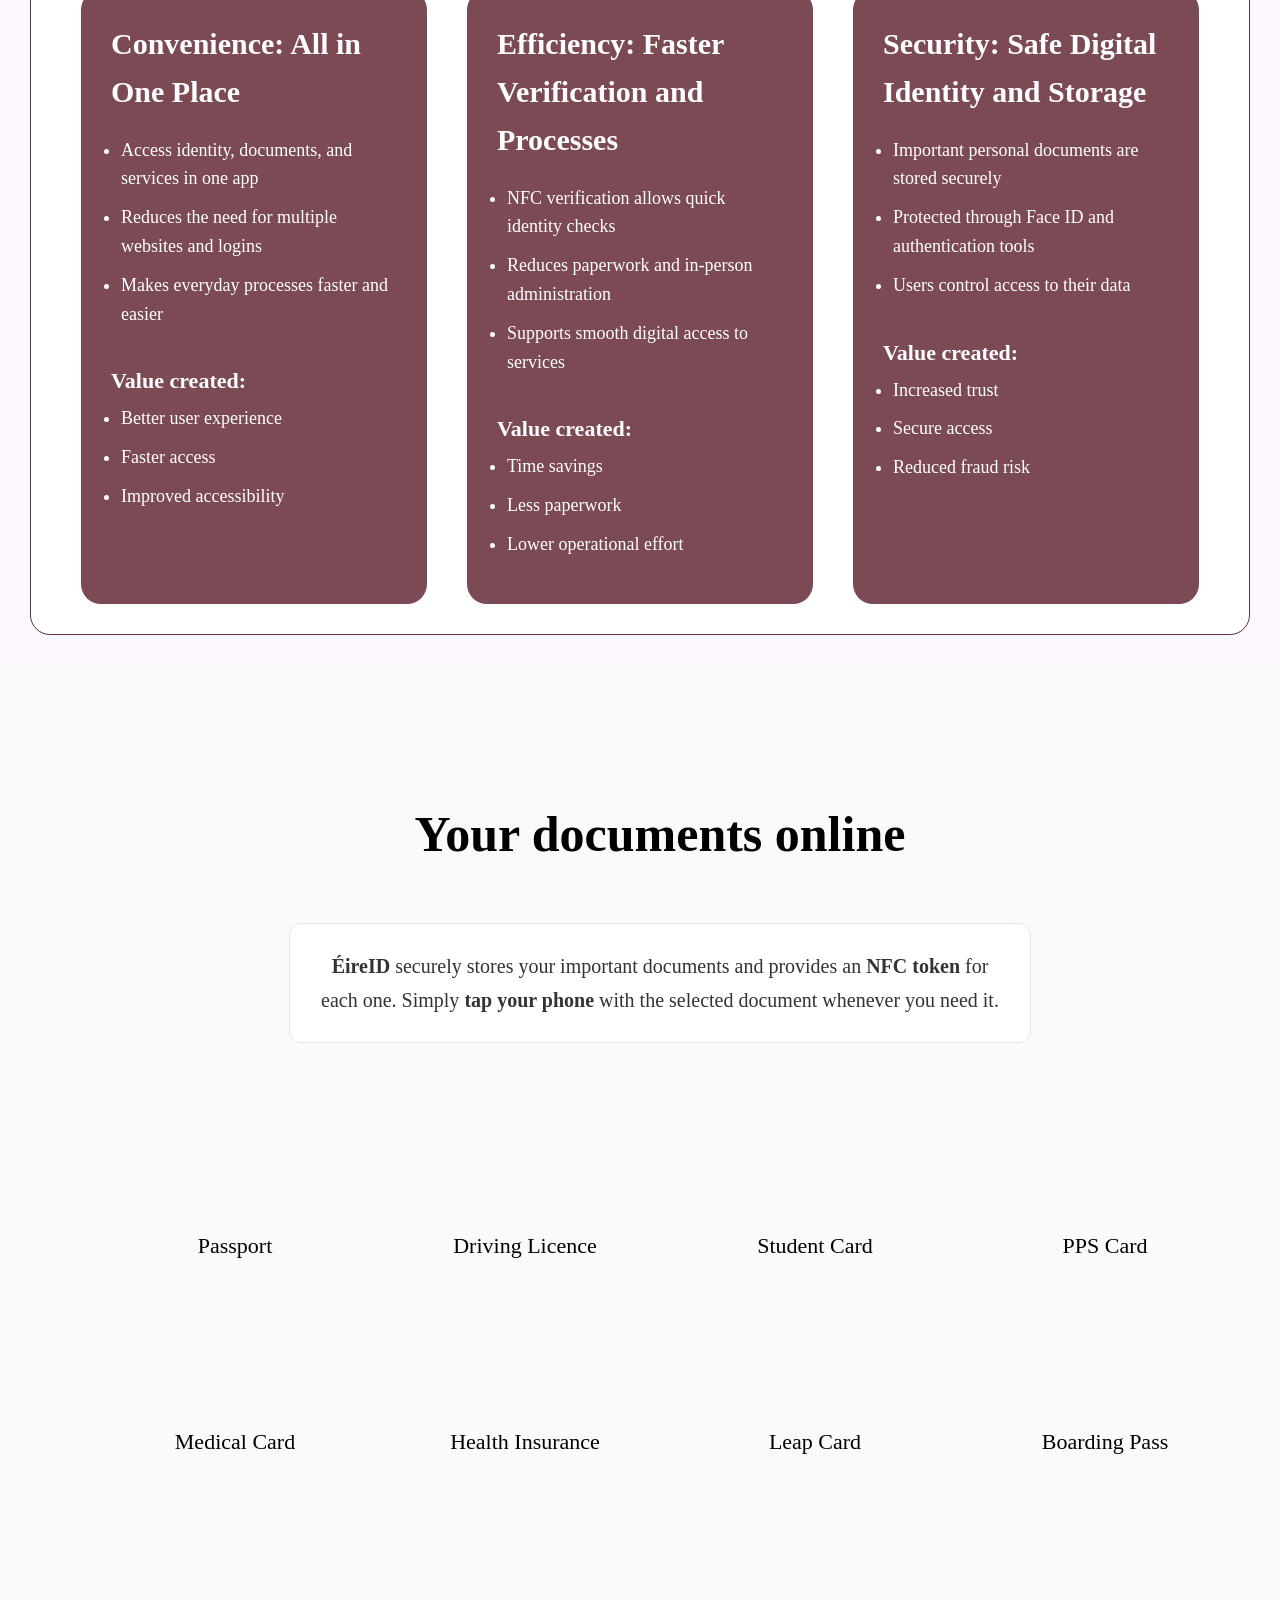
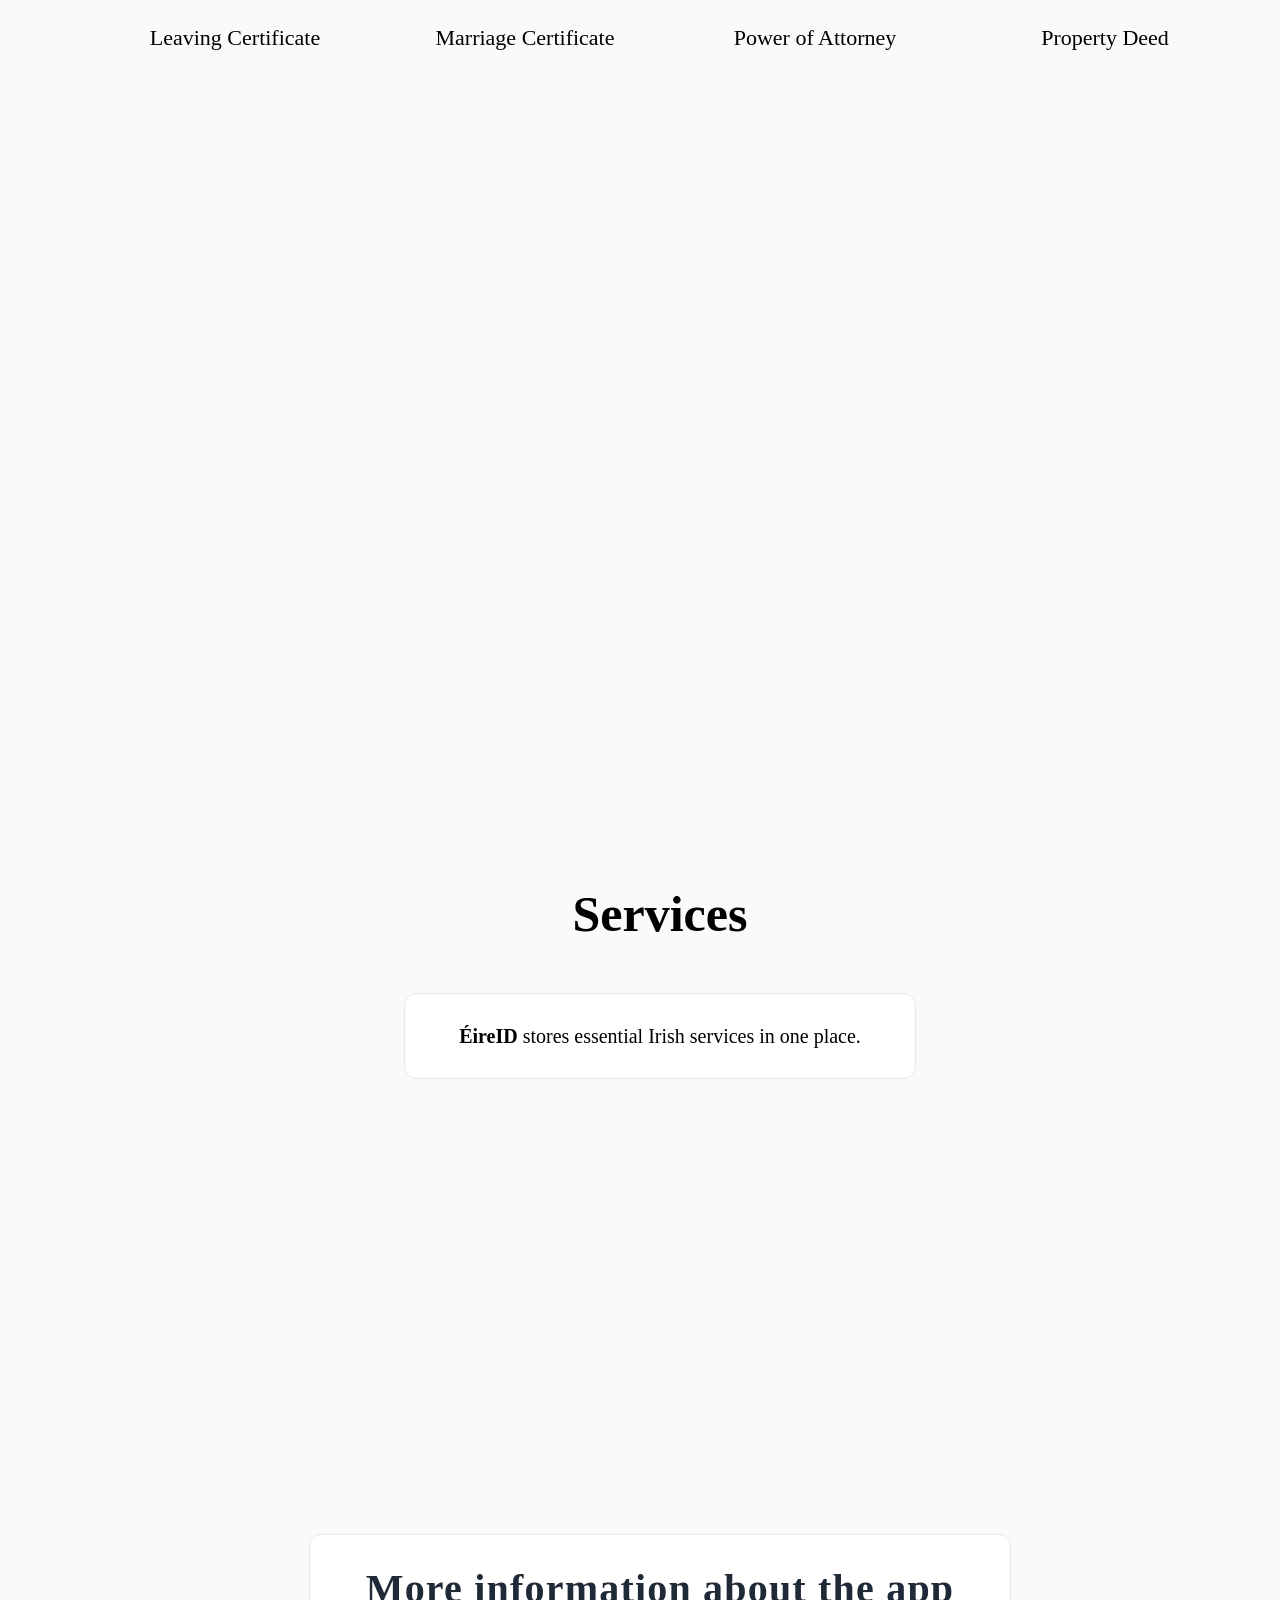
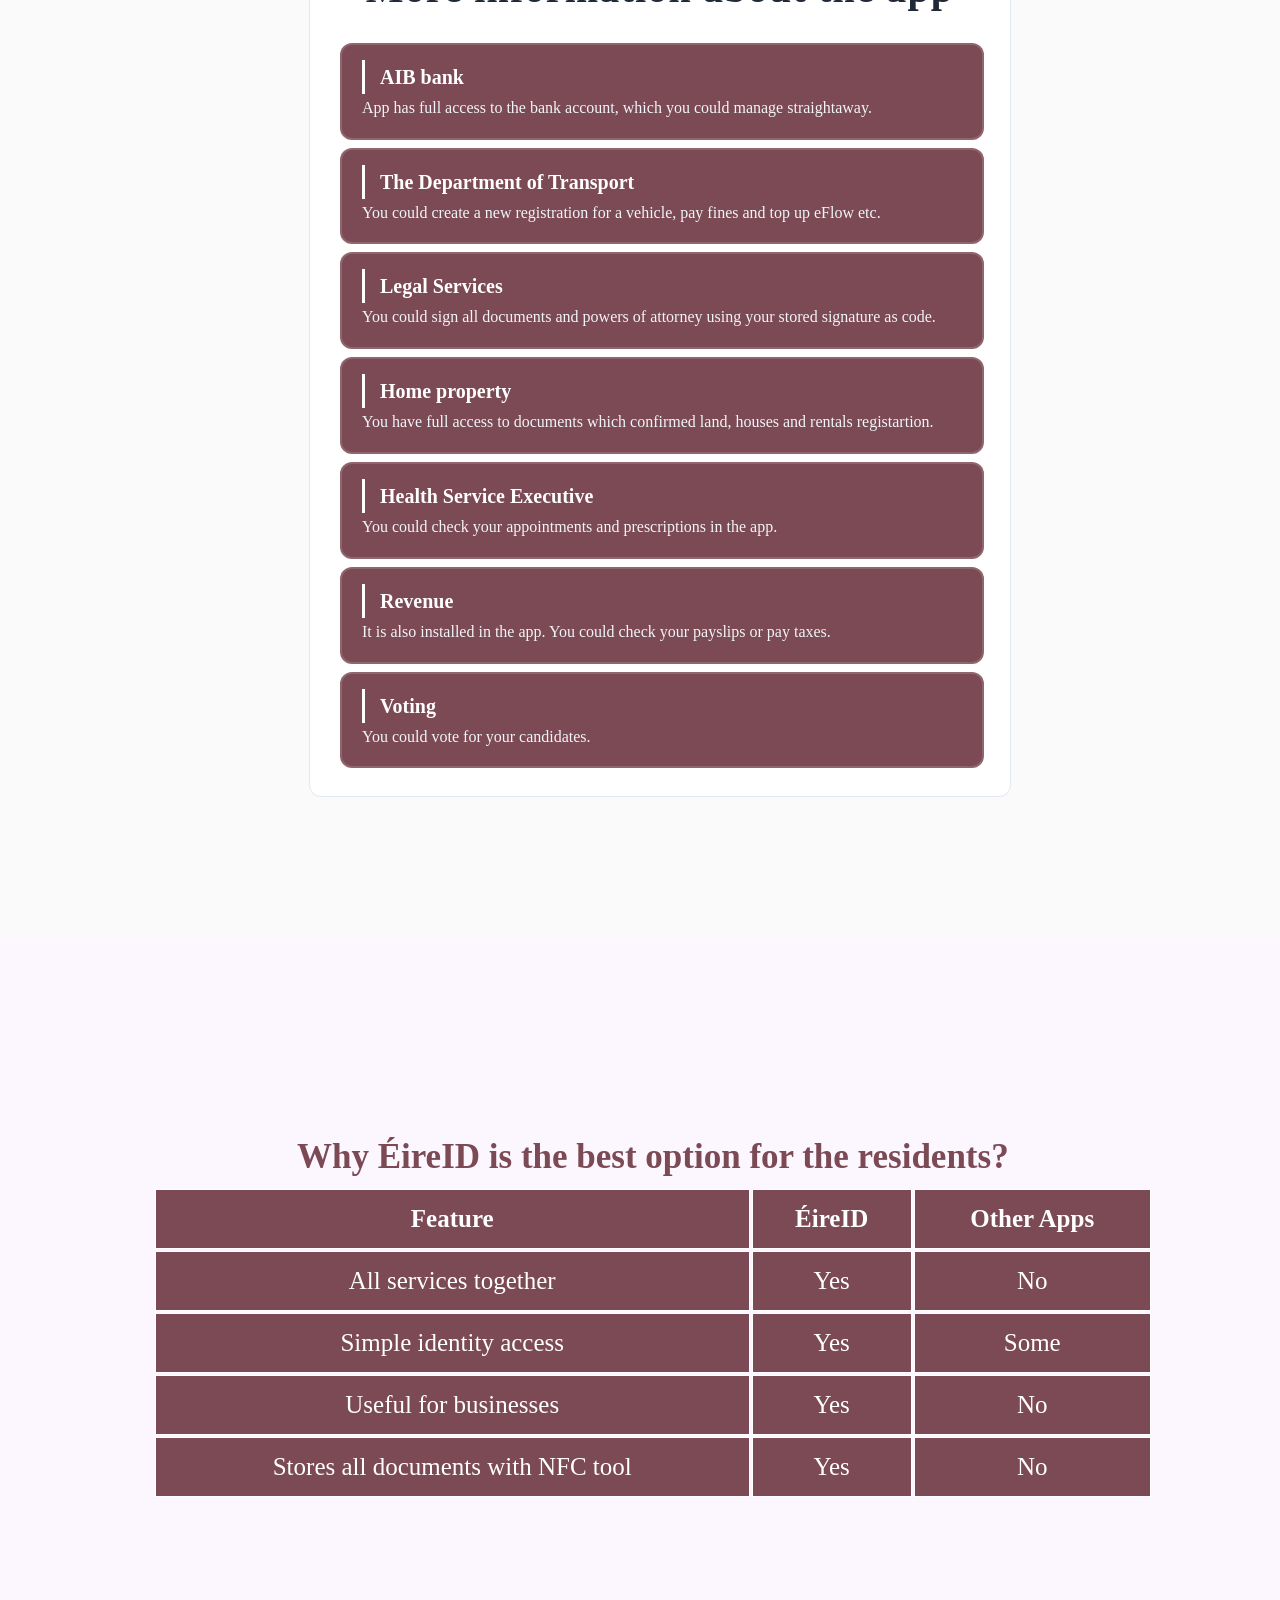
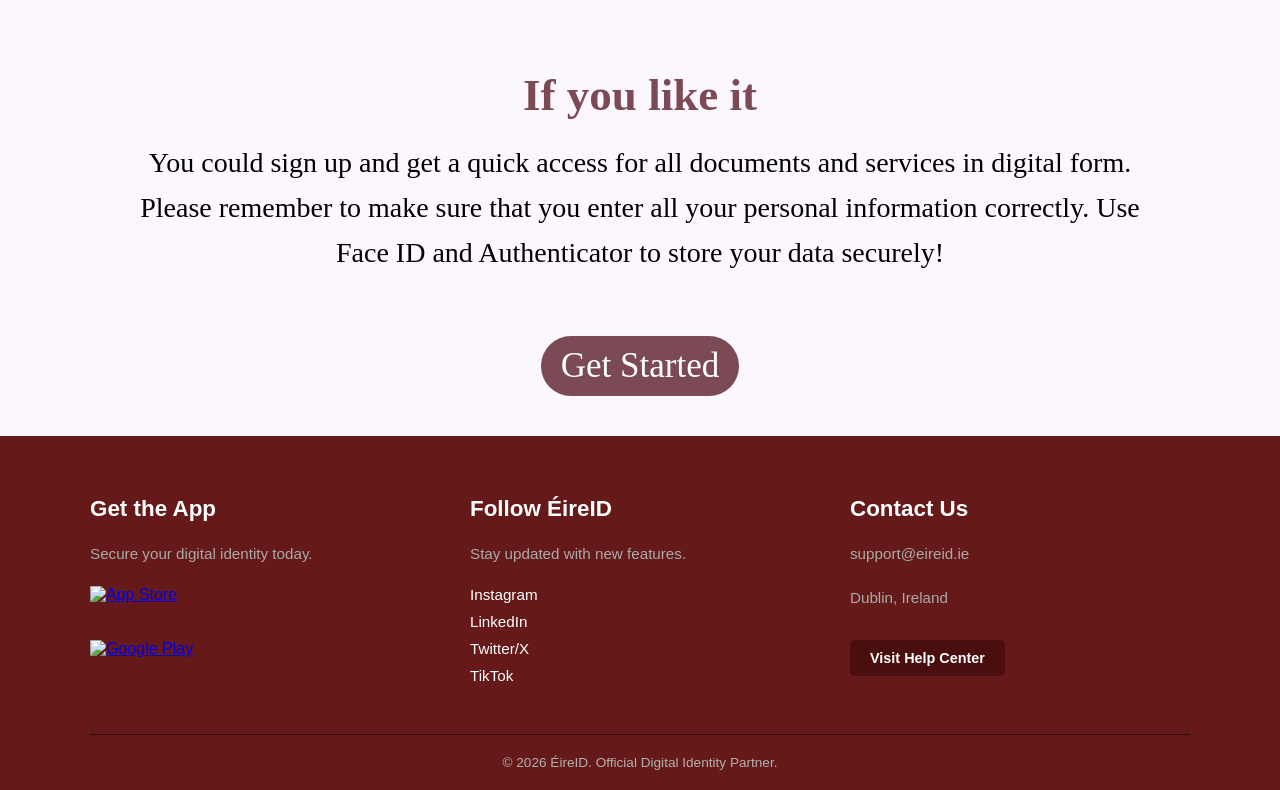
==== commit b7220938: "app" ====
--- a/app.html
+++ b/app.html
@@ -305,7 +305,7 @@
   </div>
 
   <div class="service-features">
-    <h3>Service center</h3>
+    <h3>More information about the app</h3>
 
     <div class="feature">
       <h4>AIB bank</h4>
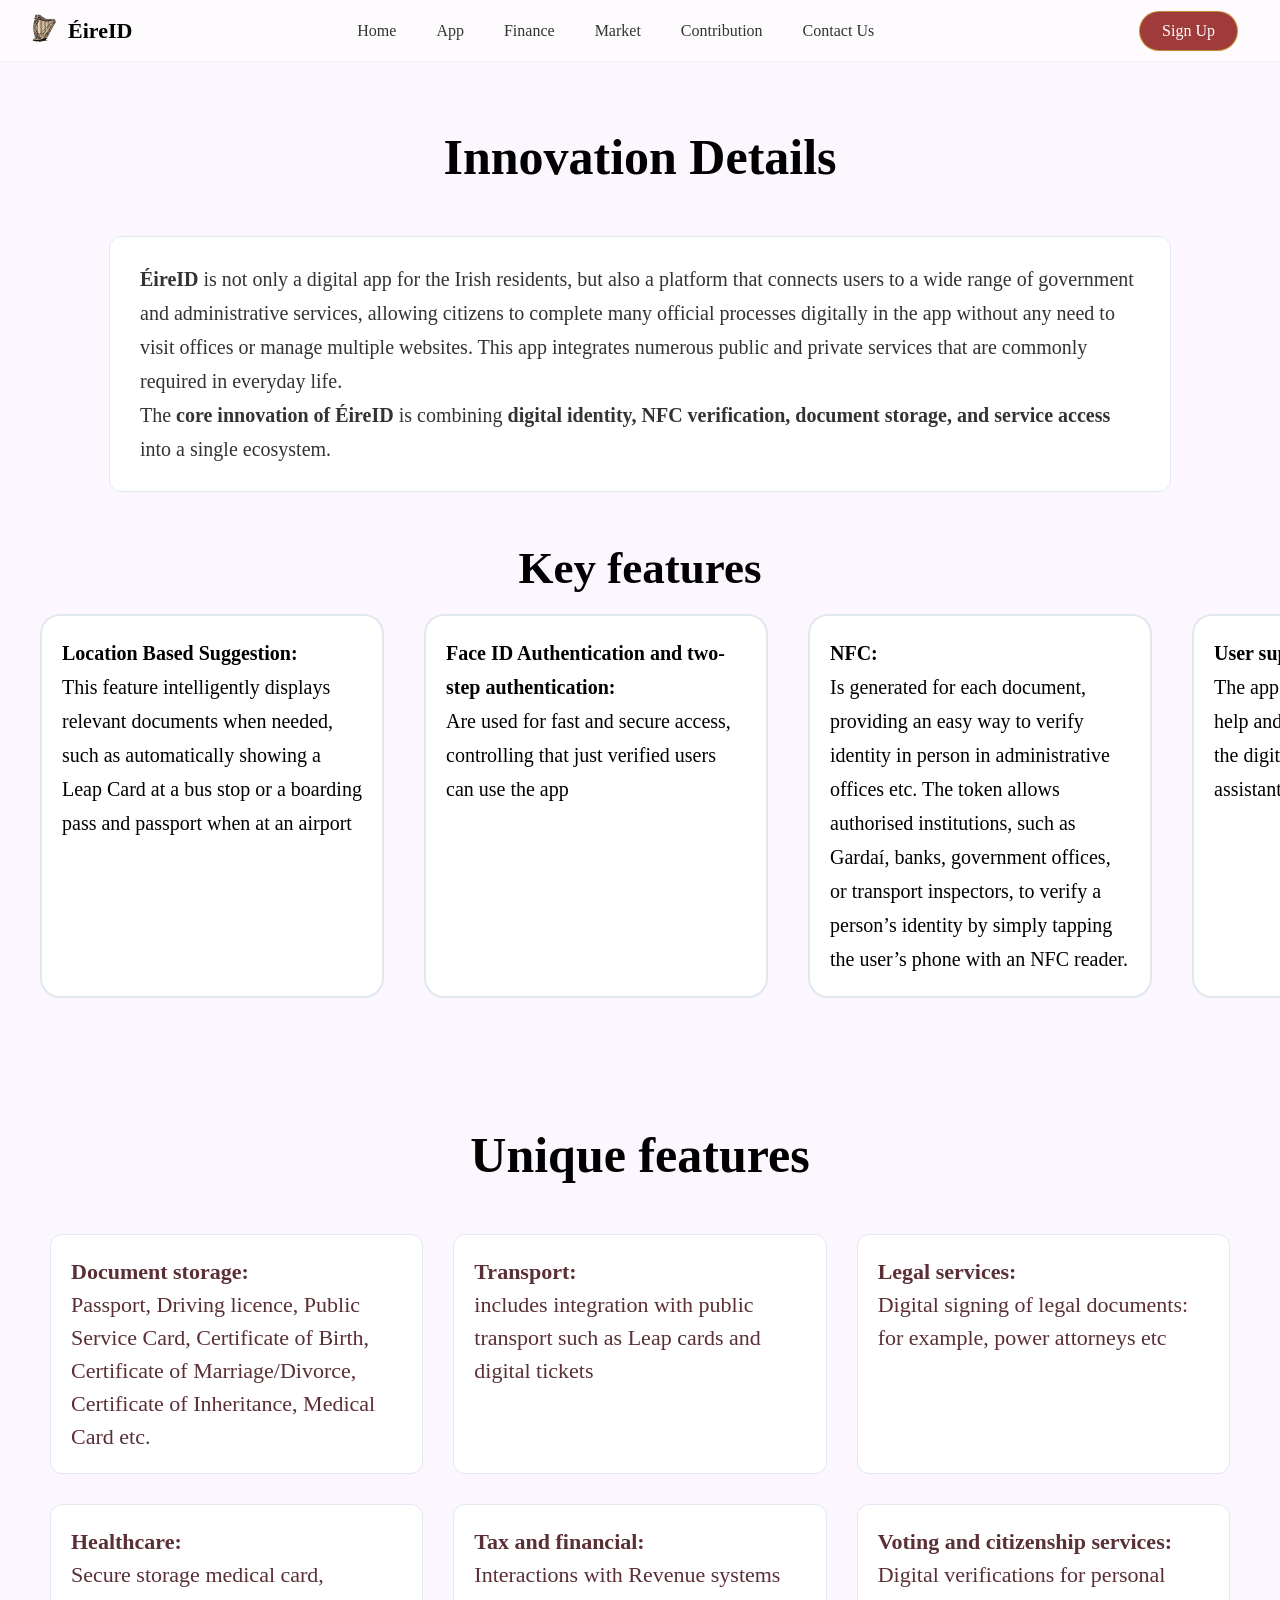
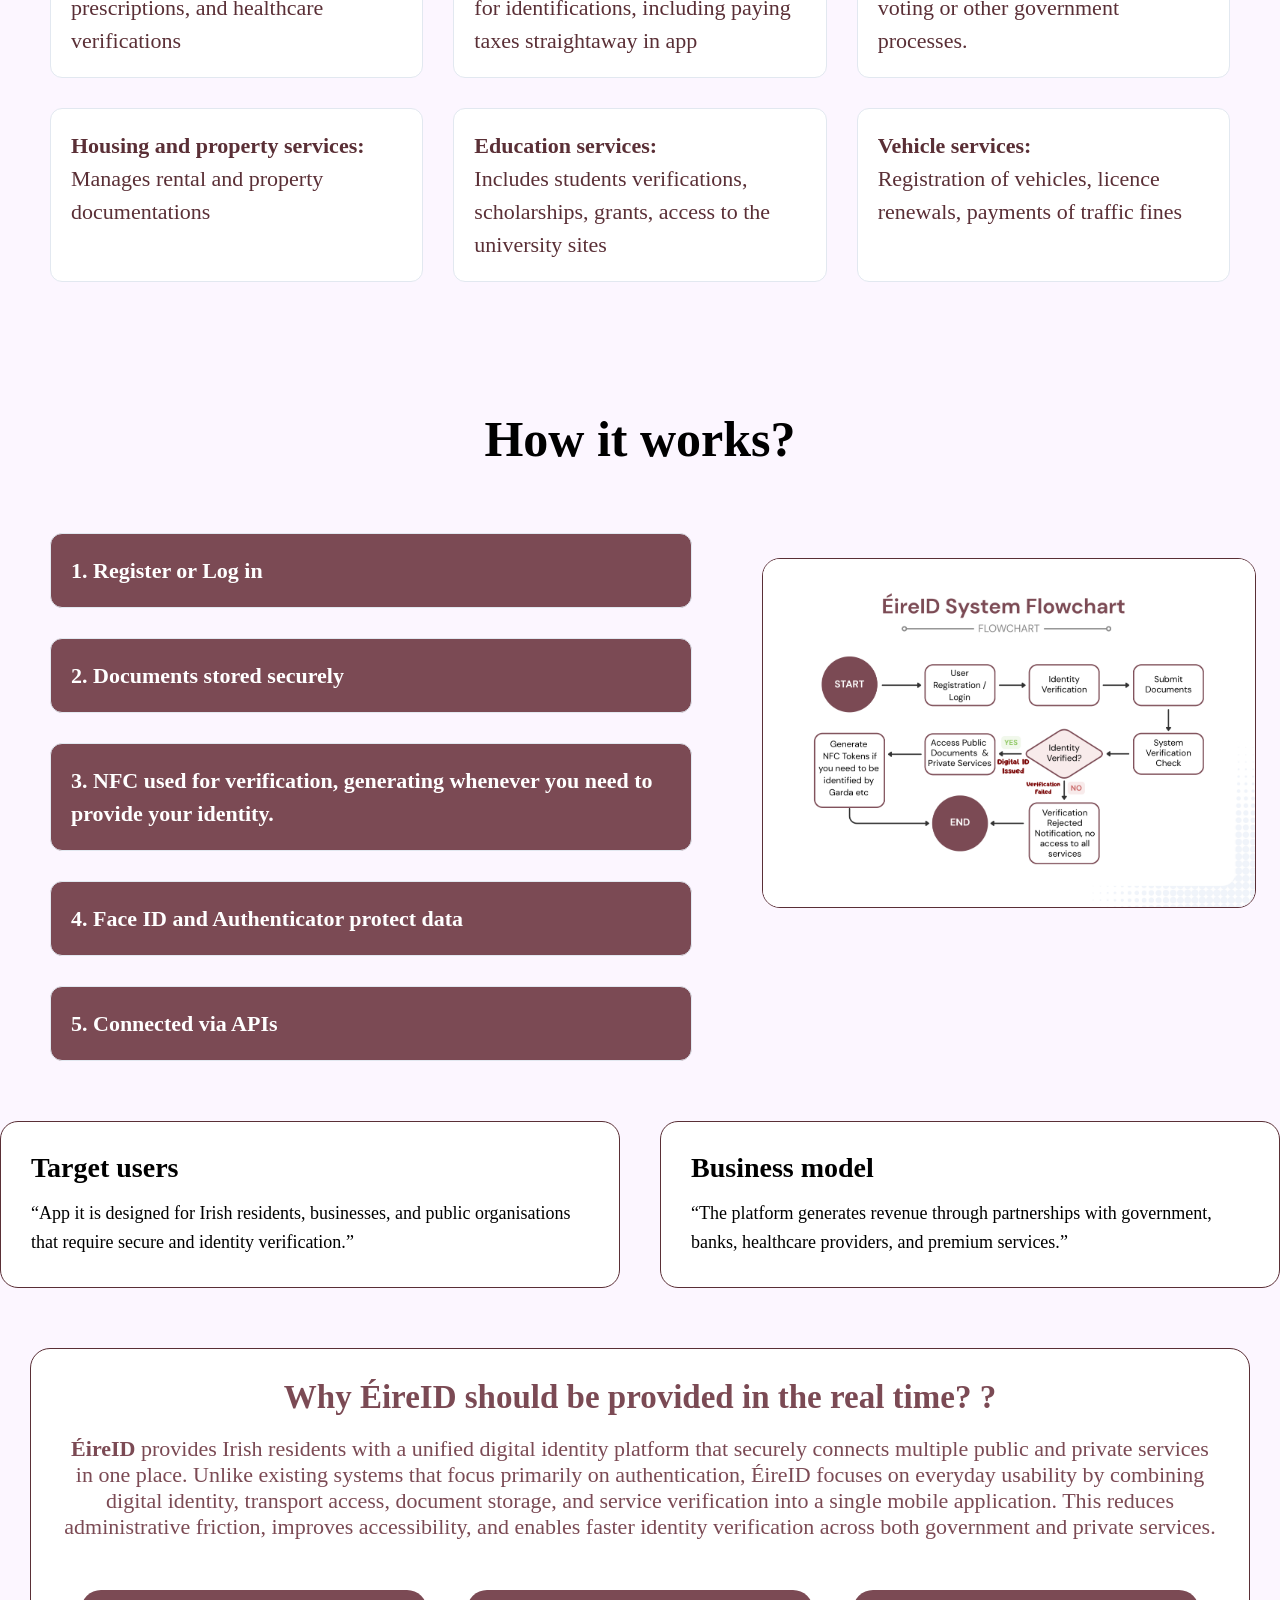
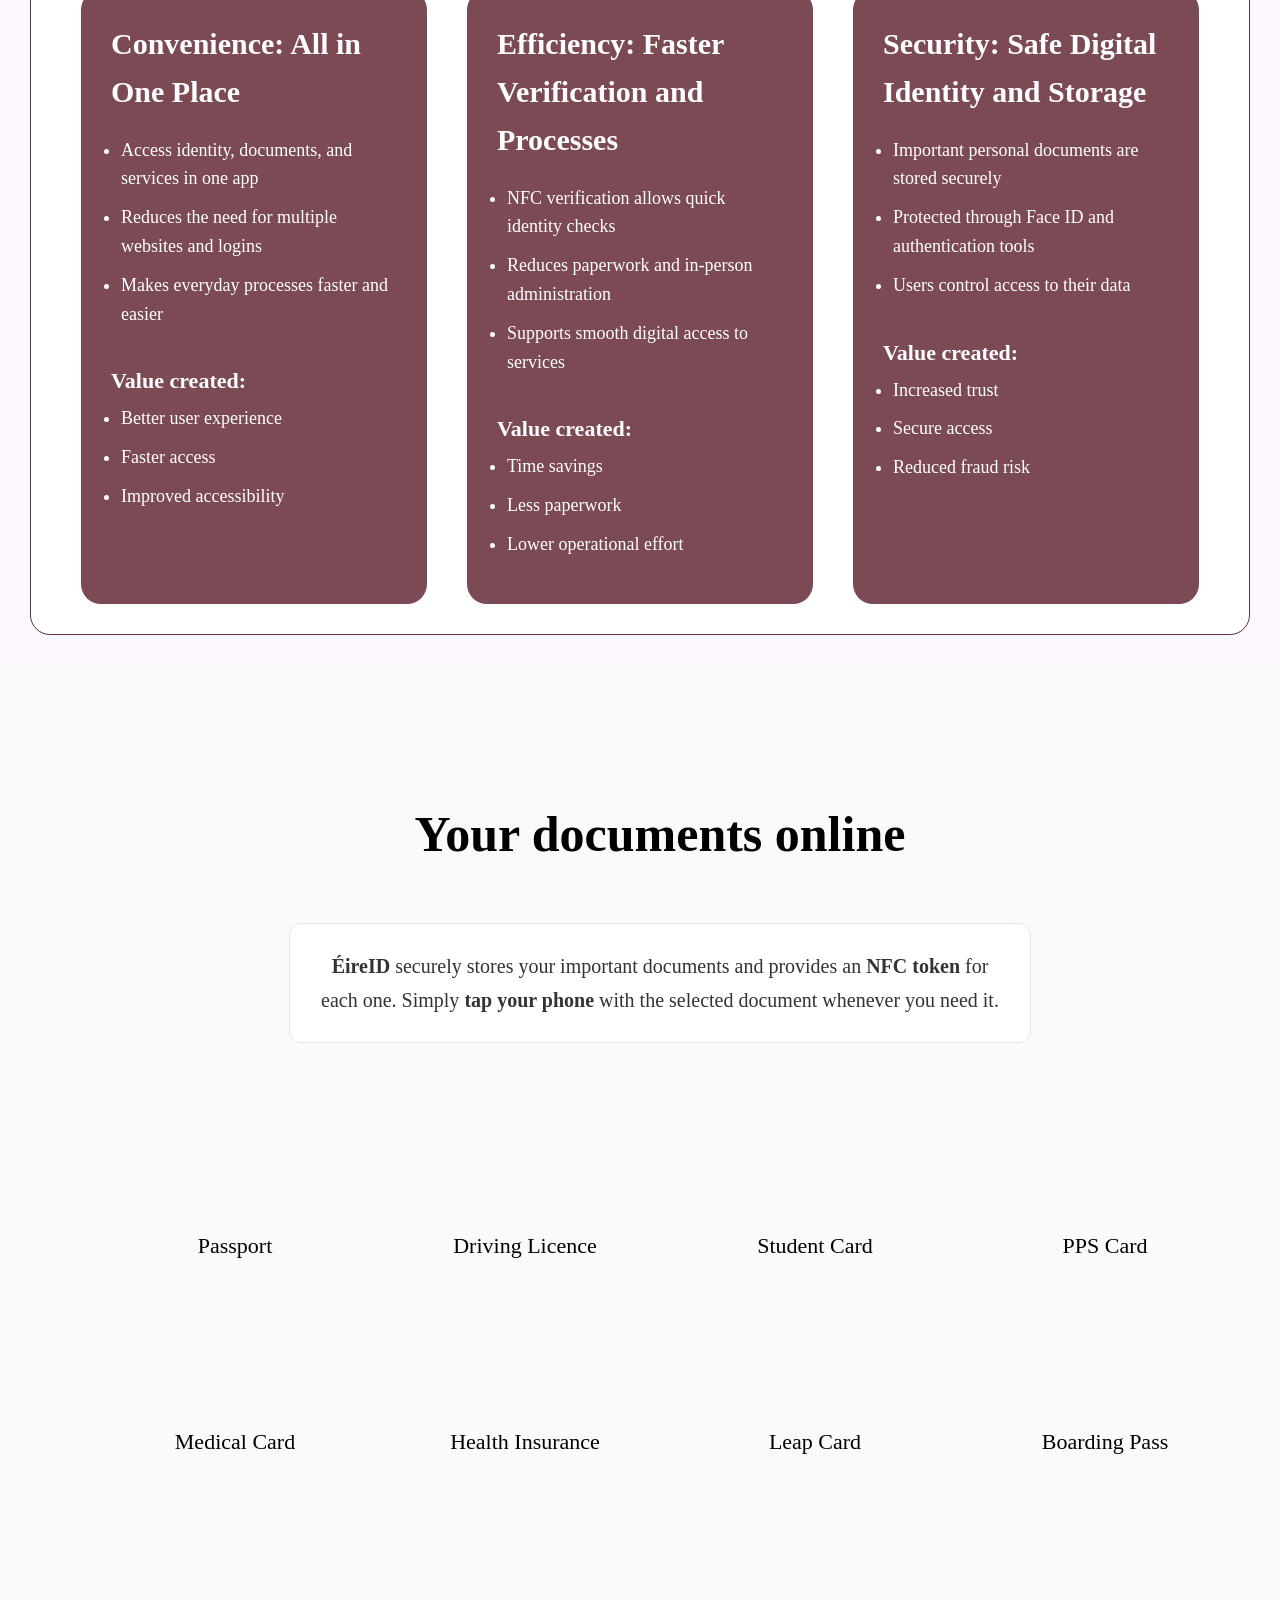
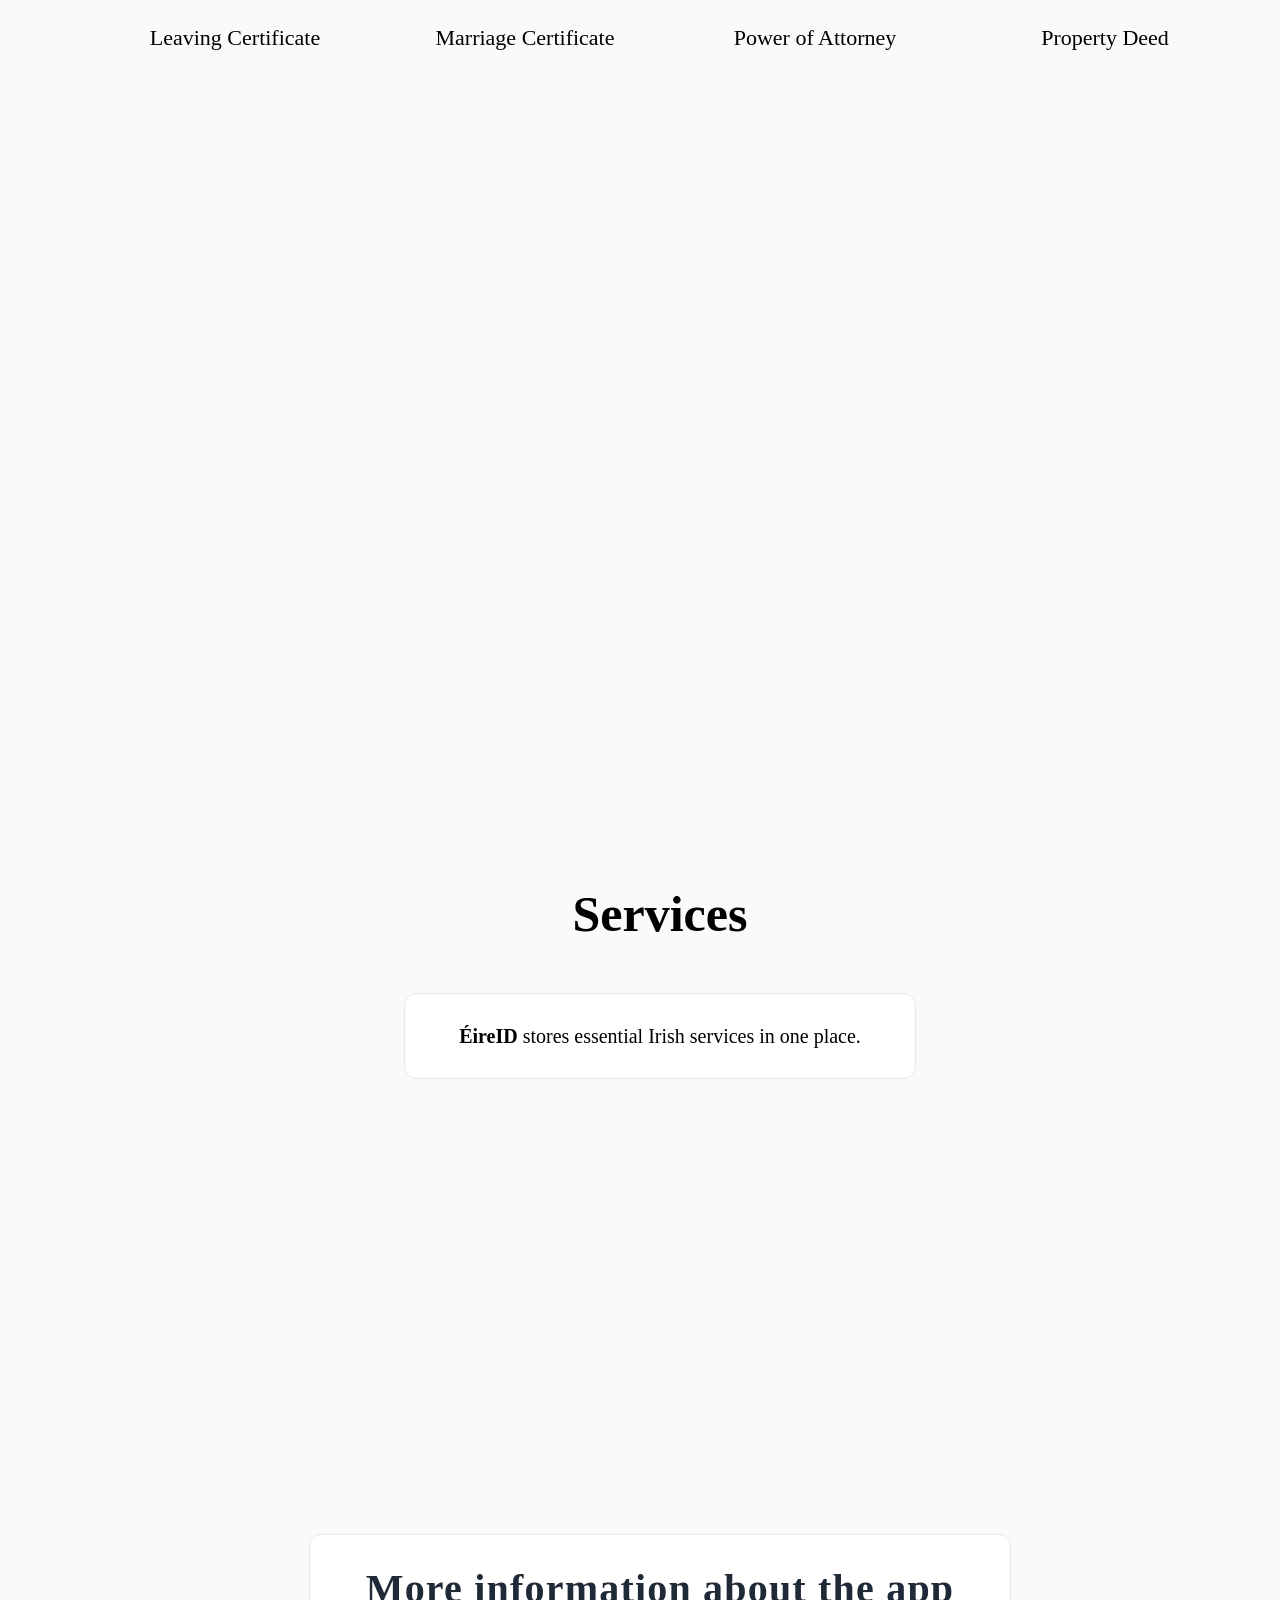
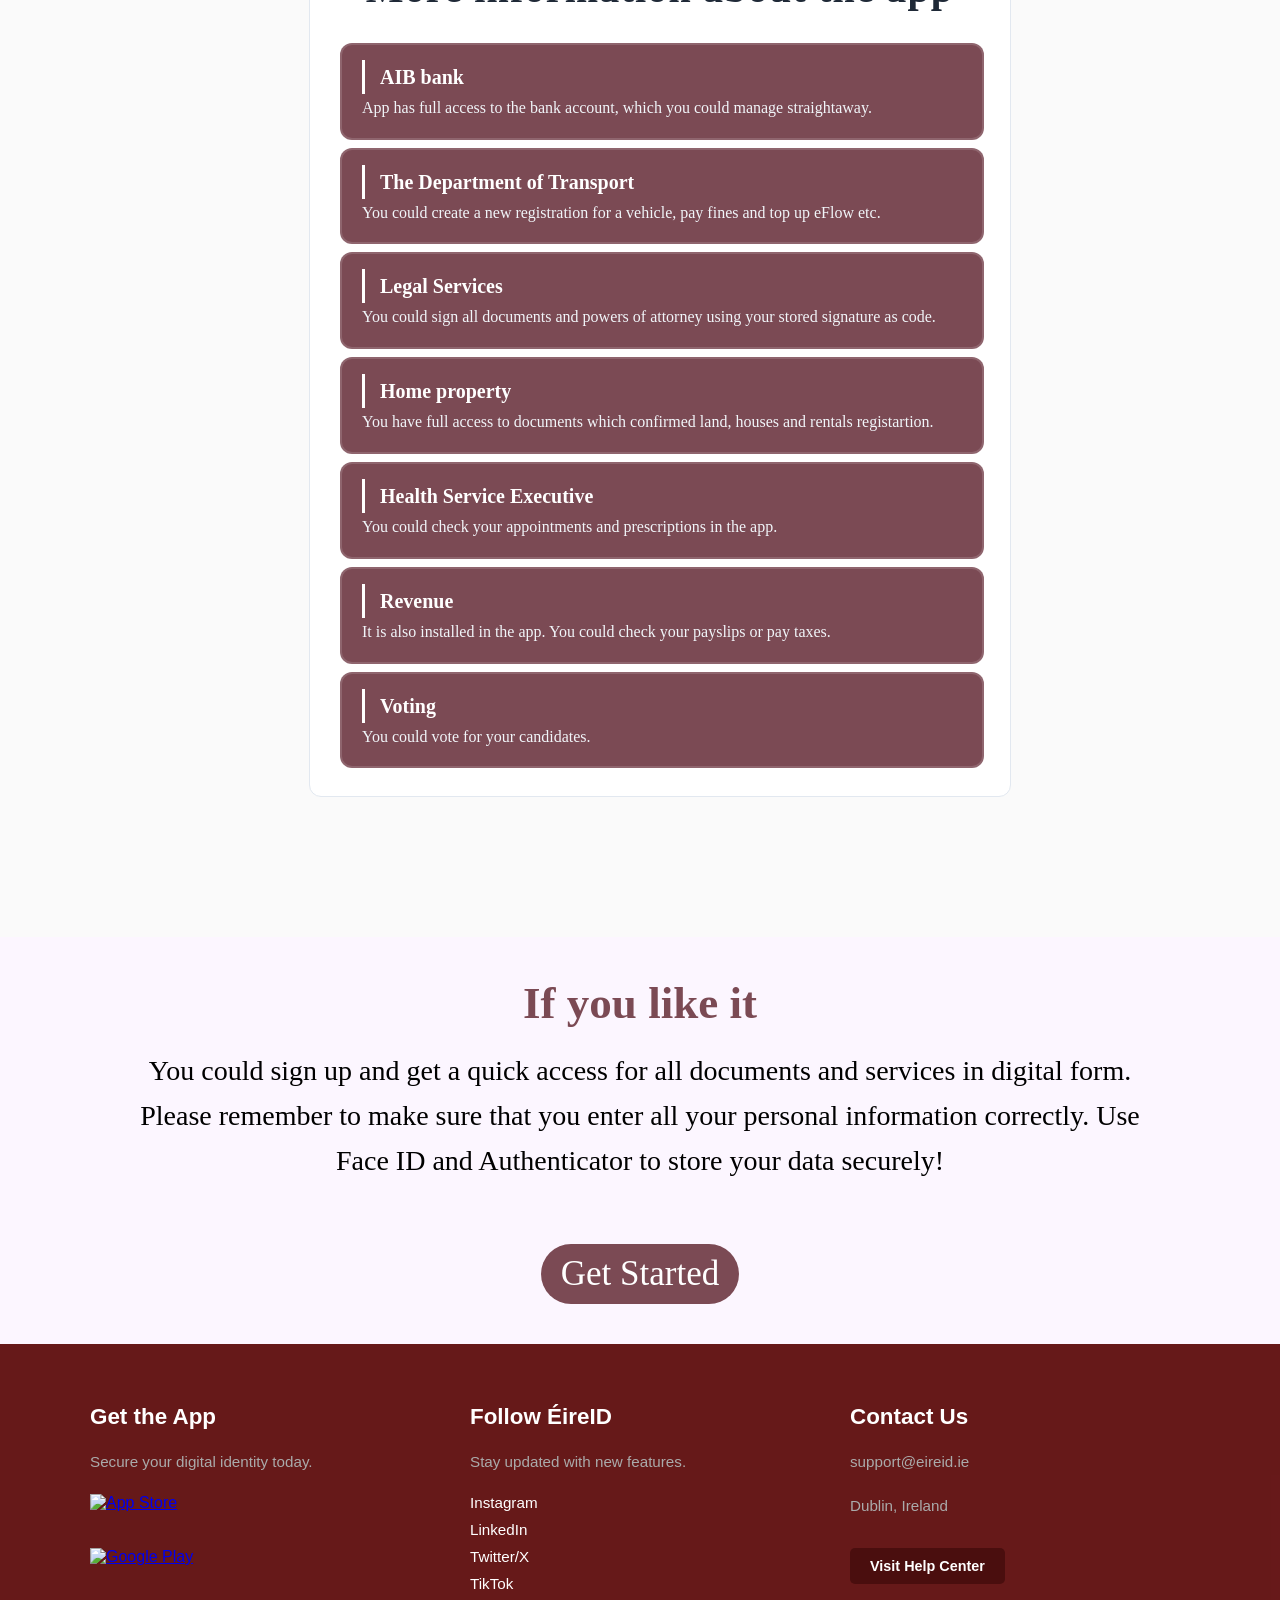
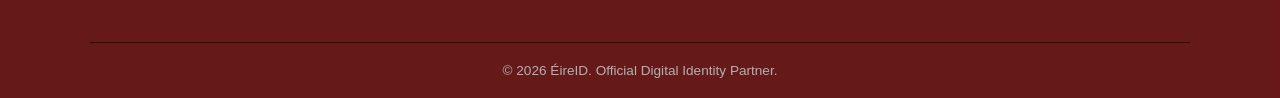
==== commit 91380d01: "market" ====
--- a/app.html
+++ b/app.html
@@ -344,36 +344,6 @@
   </div>
 </section>
   
-<section class="comparison-table">
-    <h2>Why ÉireID is the best option for the residents? </h2>
-    <table>
-      <tr>
-        <th>Feature</th>
-        <th>ÉireID</th>
-        <th>Other Apps</th>
-      </tr>
-      <tr>
-        <td>All services together</td>
-        <td>Yes</td>
-        <td>No</td>
-      </tr>
-      <tr>
-        <td>Simple identity access</td>
-        <td>Yes</td>
-        <td>Some</td>
-      </tr>
-      <tr>
-        <td>Useful for businesses</td>
-        <td>Yes</td>
-        <td>No</td>
-      </tr>
-      <tr>
-        <td>Stores all documents with NFC tool</td>
-        <td>Yes</td>
-        <td>No</td>
-      </tr>
-    </table>
-  </section>
   <section class="like">
     <div class="like-box">
     <h2>If you like it</h2>
--- a/style.css
+++ b/style.css
@@ -1811,35 +1811,6 @@
   line-height: 1.8;
   color: #f1f5f9;
 }
-.comparison-table {
-  padding: 200px 1% 20px;
-  text-align: center;
-  padding-bottom: 30px;
-}
-
-.comparison-table h2 {
-  font-size: 35px;
-  margin-bottom: 0px;
-  padding-bottom: 10px;
-  color: #7b4a54;
-}
-
-.comparison-table table {
-  width: 100%;
-  max-width: 1000px;
-  margin: 0 auto;
-  margin-bottom: 100px;
-}
-
-.comparison-table th,
-.comparison-table td {
-  padding: 15px;
-  border: 1px solid white;
-  background-color: #7b4a54;
-  color: white;
-  font-size: 25px;
-}
-
 .like {
   display: flex;
   justify-content: center;
@@ -1878,7 +1849,6 @@
 }
 
 /* Market Section */
-/* shared section width */
 .market-section,
 .segments-section,
 .people-section,
@@ -2107,12 +2077,42 @@
   color: #6f1b1b;
   font-weight: 600;
   margin-bottom: 10px;
+  font-size: 20px;
+}
+
+.people-card p {
+  color: #666;
   font-size: 18px;
-}
-
-.people-card p:last-child {
-  color: #666;
-  font-size: 20px;
+  margin-top: 10px;
+}
+
+.comparison-table {
+  padding: 200px 1% 20px;
+  text-align: center;
+  padding-bottom: 30px;
+}
+
+.comparison-table h2 {
+  font-size: 35px;
+  margin-bottom: 0px;
+  padding-bottom: 10px;
+  color: #7b4a54;
+}
+
+.comparison-table table {
+  width: 100%;
+  max-width: 1000px;
+  margin: 0 auto;
+  margin-bottom: 100px;
+}
+
+.comparison-table th,
+.comparison-table td {
+  padding: 15px;
+  border: 1px solid white;
+  background-color: #7b4a54;
+  color: white;
+  font-size: 25px;
 }
 
 .benefits-grid {
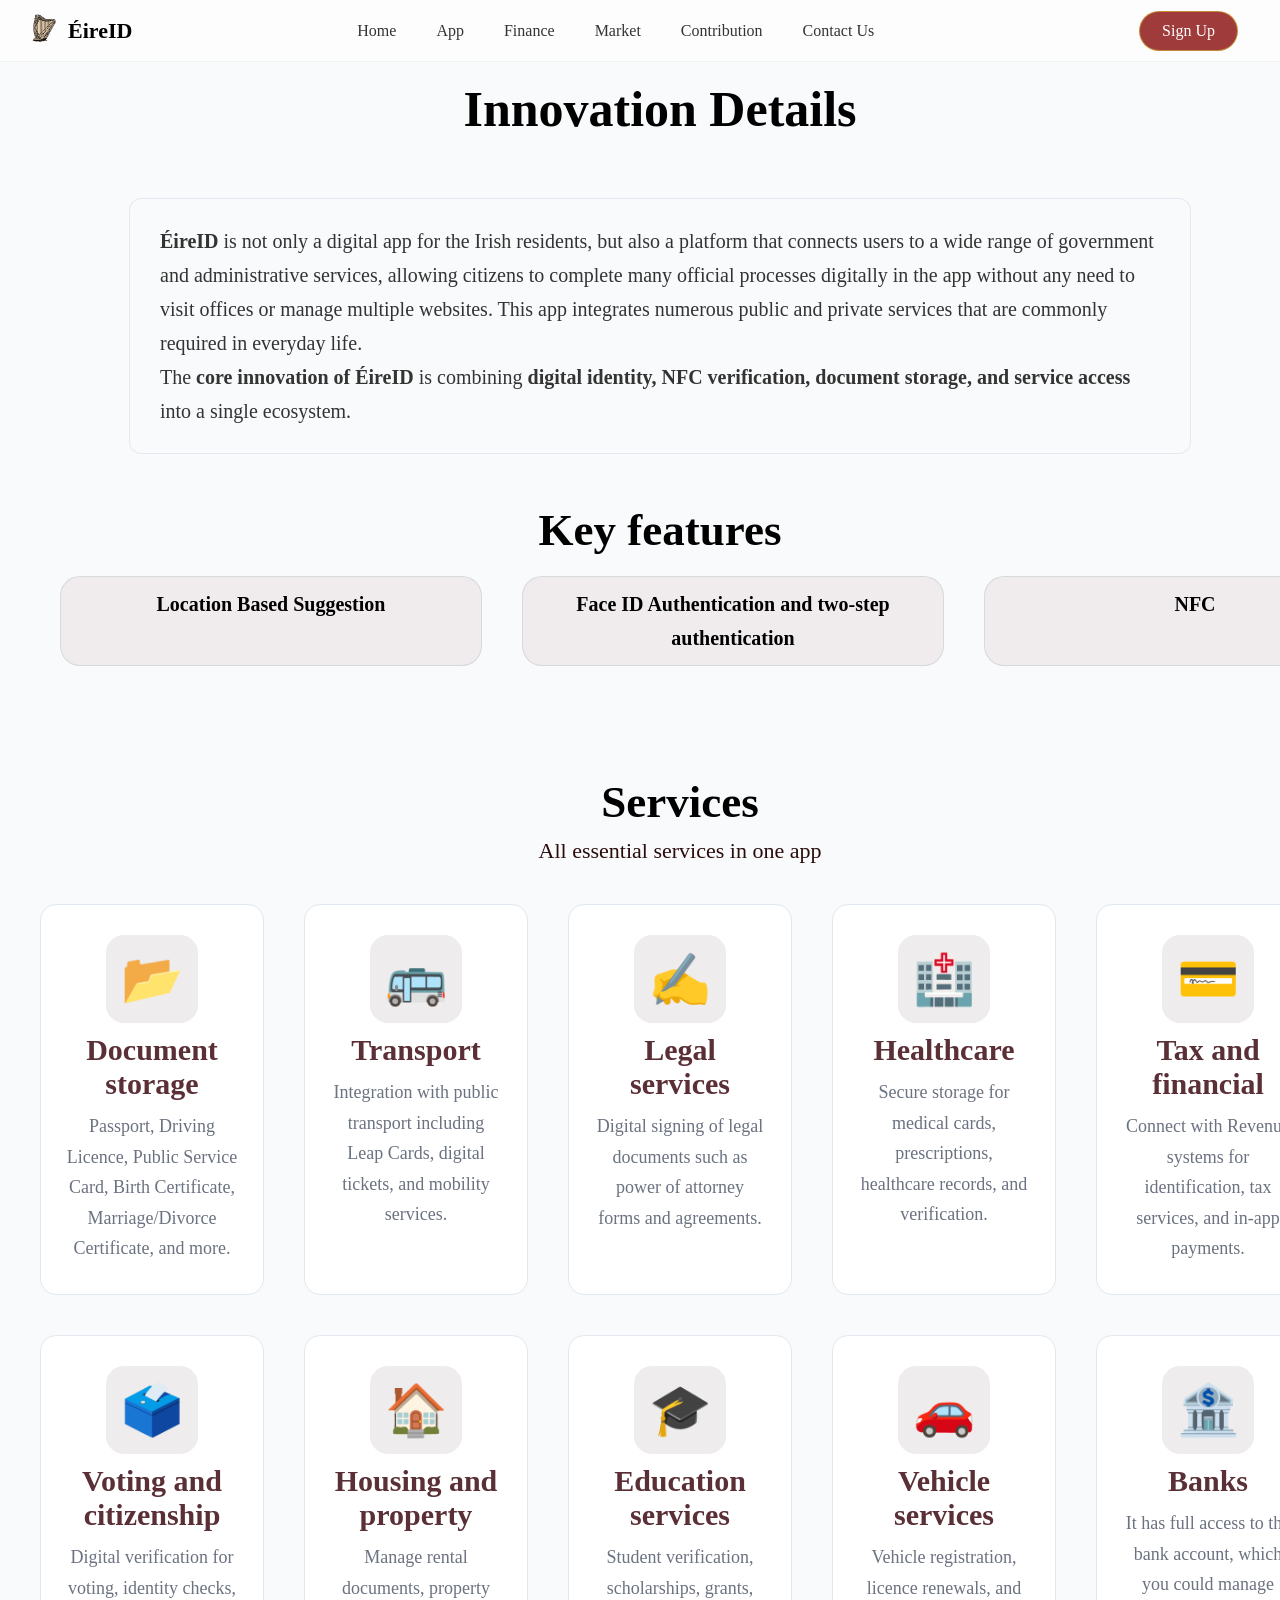
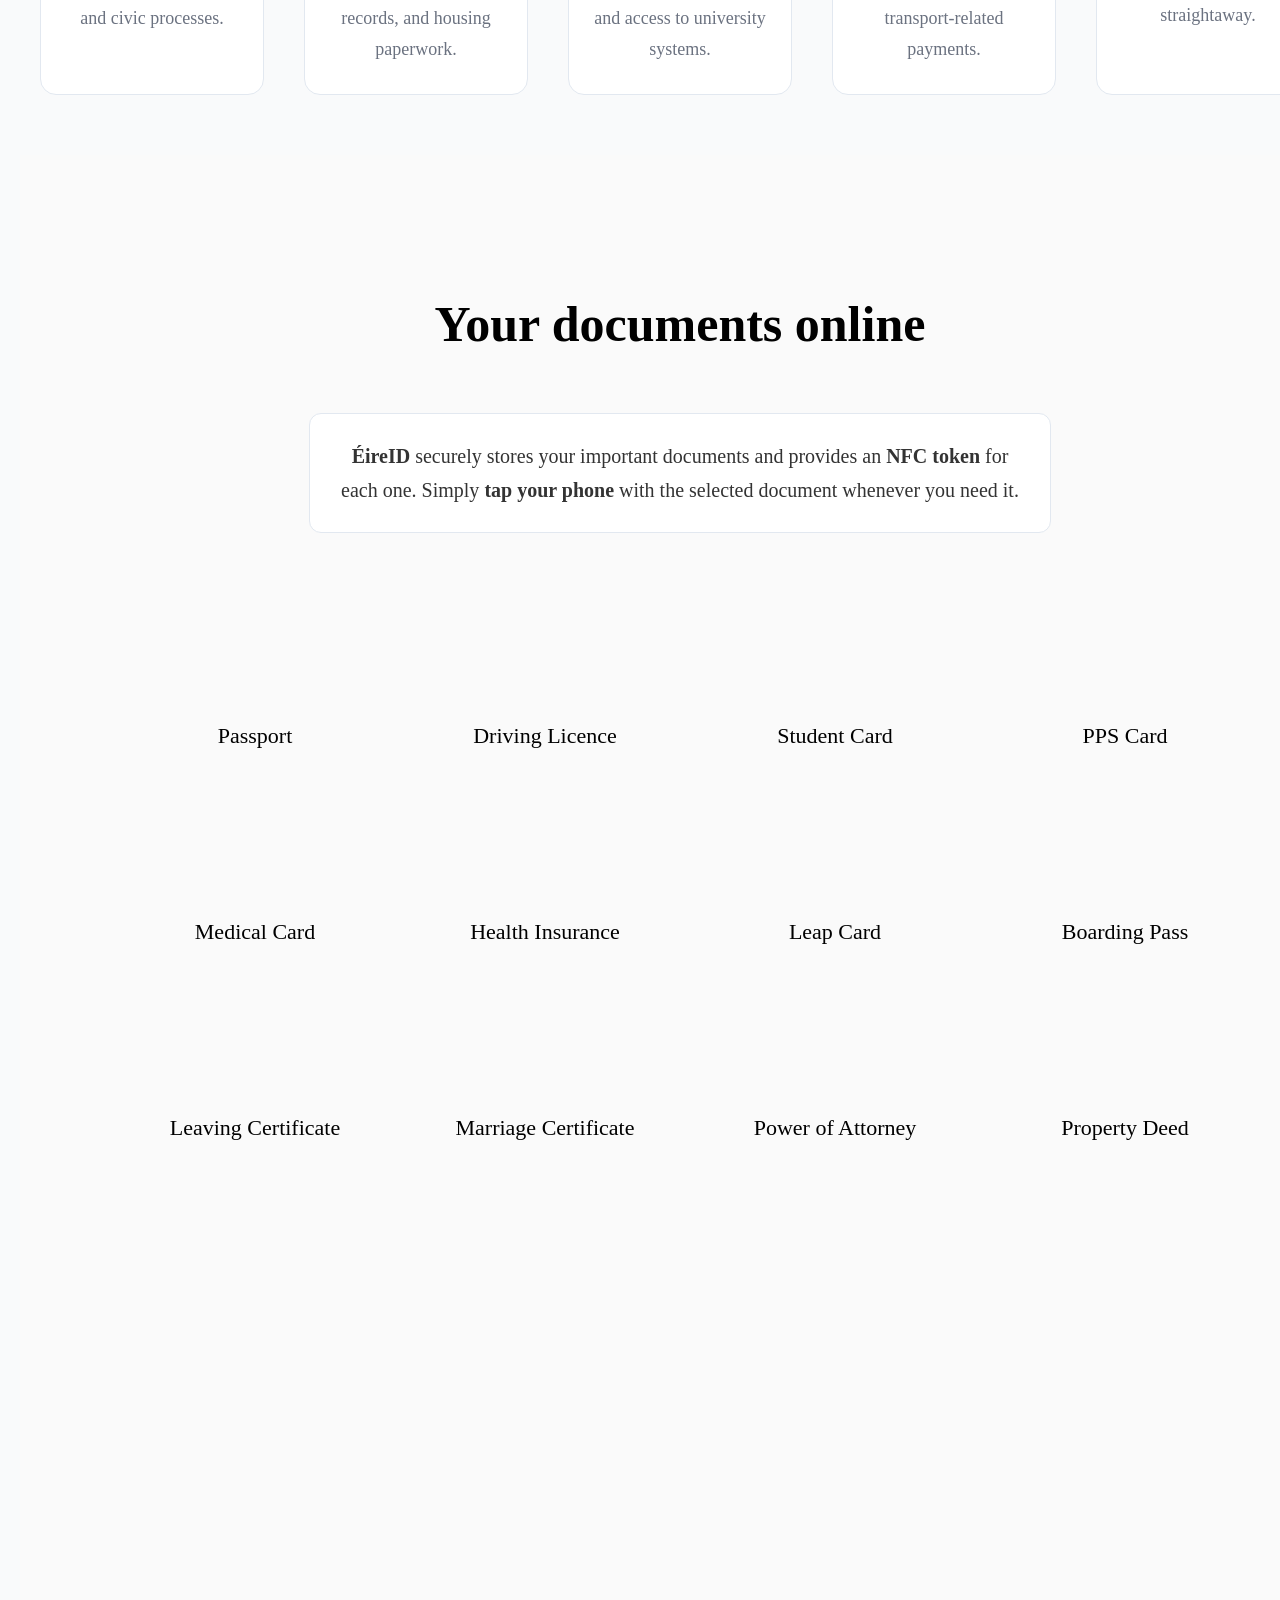
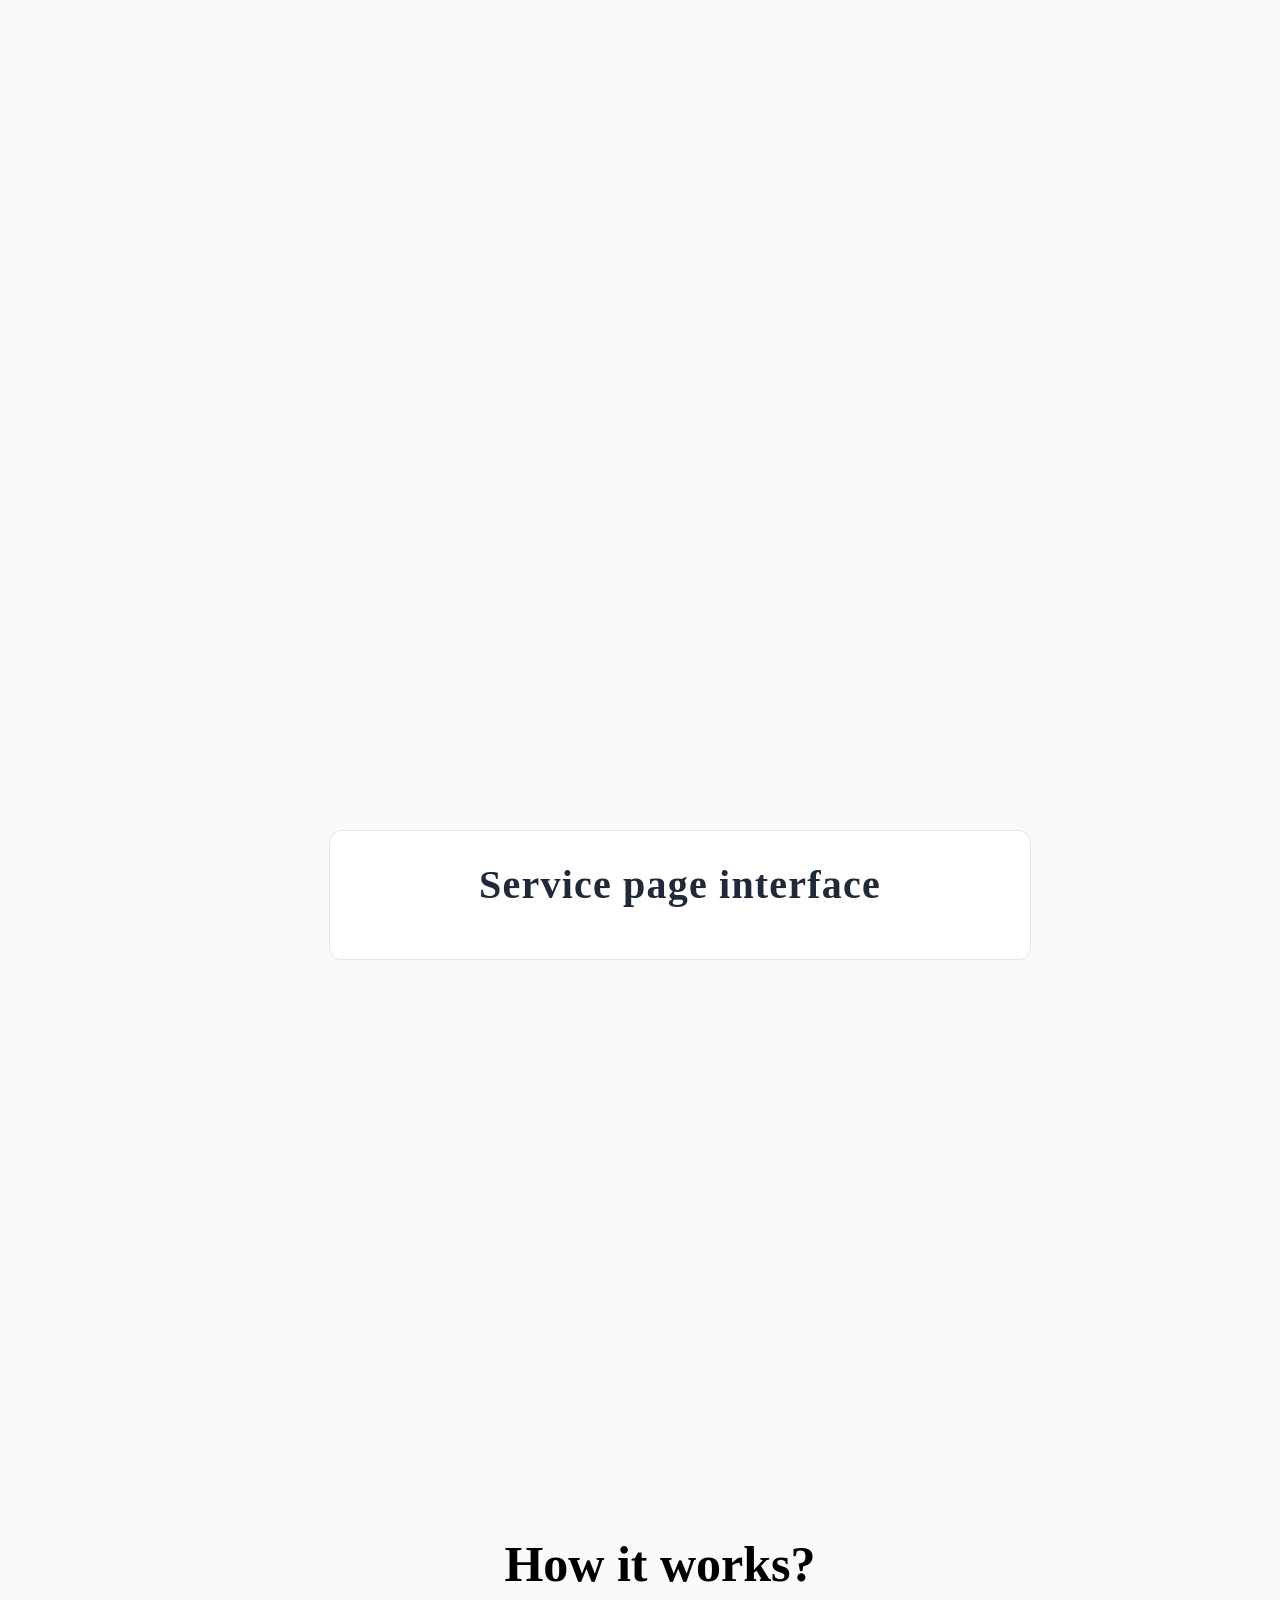
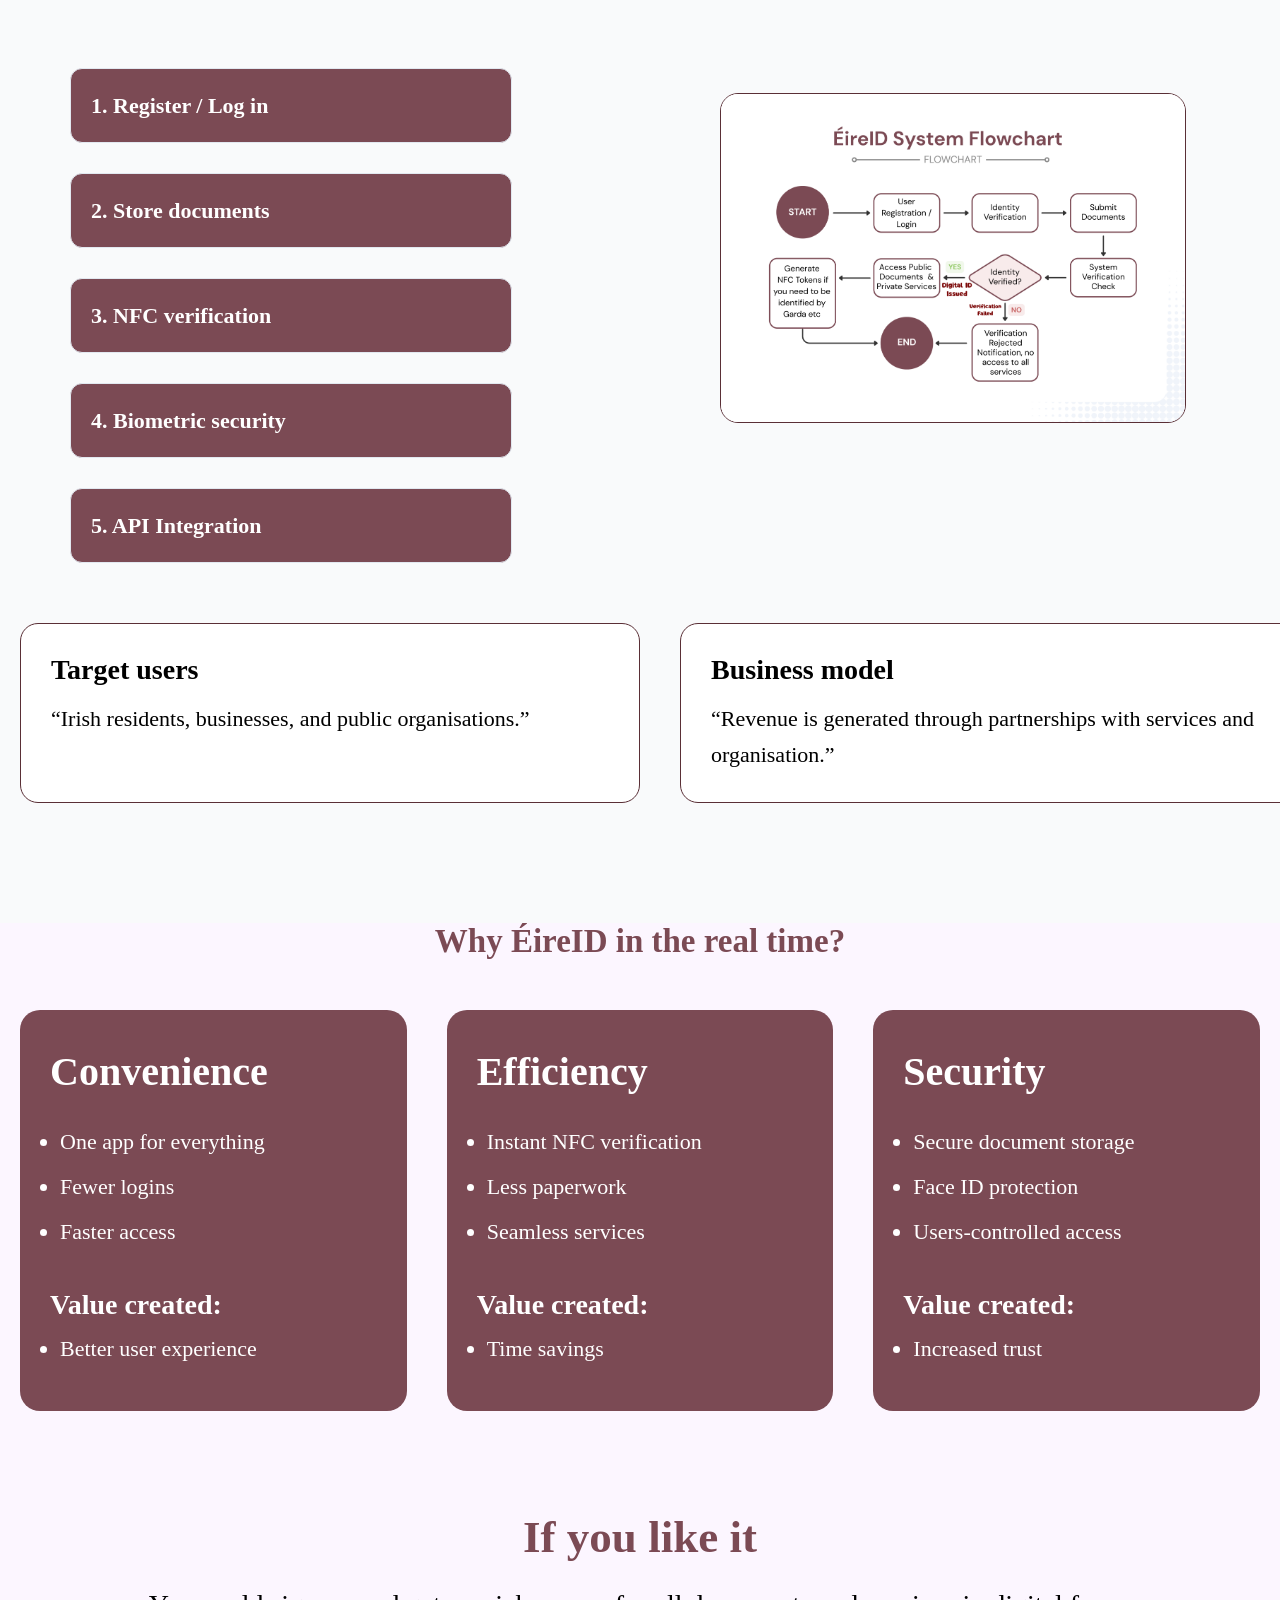
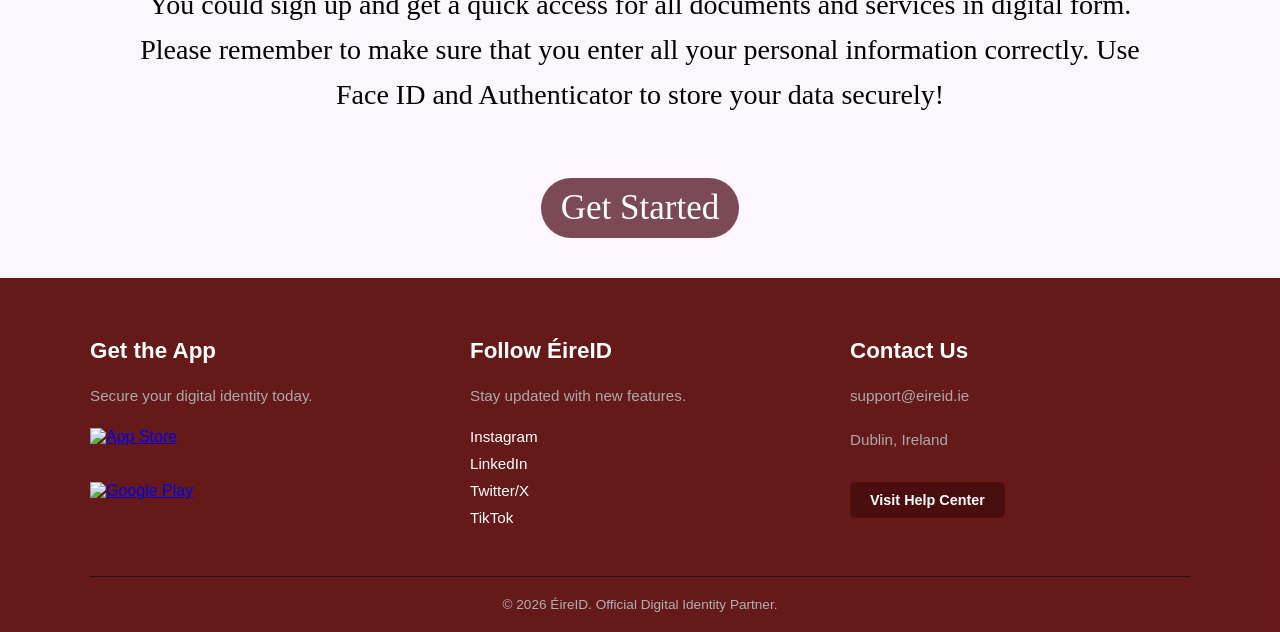
==== commit d367f861: "app" ====
--- a/app.html
+++ b/app.html
@@ -56,48 +56,196 @@
 
   <div class="keyfeatures-card-grid">
 
-    <div class="keyfeatures-card"><strong>Location Based Suggestion:</strong>
-    <br>This feature intelligently displays relevant documents when needed, such as automatically showing a Leap Card at a bus stop or a boarding pass and passport when at an airport</div>
-    <div class="keyfeatures-card"><strong>Face ID Authentication and two-step authentication:</strong>
-    <br>Are used for fast and secure access, controlling that just verified users can use the app</div>
-    <div class="keyfeatures-card"><strong>NFC:</strong>
-    <br>Is generated for each document, providing an easy way to verify identity in person in administrative offices etc. The token allows authorised institutions, such as Gardaí, banks, government offices, or transport inspectors, to verify a person’s identity by simply tapping the user’s phone with an NFC reader. </div>
-    <div class="keyfeatures-card"><strong>User support system:</strong>
-    <br>The app provides a comprehensive help and support system, including the digital handbook, online chat assistant , or chat bot powered by AI</div>
-    <div class="keyfeatures-card"><strong>Account management</strong>
-    <br>It allows users to manage privacy, security, check account details safely</div>
-    <div class="keyfeatures-card"><strong>Languages:</strong>
-    <br>Available in all languages.
-     <br>All documents are dublicated in Irish and English</div>
-  </div>
-
+    <div class="keyfeatures-card"><strong>Location Based Suggestion</strong></div>
+    <div class="keyfeatures-card"><strong>Face ID Authentication and two-step authentication</strong></div>
+    <div class="keyfeatures-card"><strong>NFC</strong></div>
+    <div class="keyfeatures-card"><strong>User support system</strong></div>
+    <div class="keyfeatures-card"><strong>Account management</strong></div>
+    <div class="keyfeatures-card"><strong>Languages</strong></div>
+  </div>
    </div>
 
-<div class="innovation-header">
-      <h2 class="innovation-title">Unique features</h2>
-    </div>
-    <div class="innovation-card-grid">
-    <div class="innovation-card"><strong>Document storage:</strong>
-    <br>Passport, Driving licence, Public Service Card, Certificate of Birth, Certificate of Marriage/Divorce, Certificate of Inheritance, Medical Card etc.</div>
-    <div class="innovation-card"><strong>Transport:</strong>
-    <br>includes integration with public transport such as Leap cards and digital tickets</div>
-    <div class="innovation-card"><strong>Legal services:</strong>
-    <br>Digital signing of legal documents: for example, power attorneys etc</div>
-    <div class="innovation-card"><strong>Healthcare:</strong>
-    <br>Secure storage medical card, prescriptions, and healthcare verifications</div>
-    <div class="innovation-card"><strong>Tax and financial:</strong>
-    <br>Interactions with Revenue systems for identifications, including paying taxes straightaway in app</div>
-    <div class="innovation-card"><strong>Voting and citizenship services:</strong>
-    <br>Digital verifications for personal voting or other government processes.</div>
-    <div class="innovation-card"><strong>Housing and property services:</strong>
-    <br>Manages rental and property documentations</div>
-    <div class="innovation-card"><strong>Education services:</strong>
-    <br>Includes students verifications, scholarships, grants, access to the university sites</div>
-    <div class="innovation-card"><strong>Vehicle services:</strong>
-    <br>Registration of vehicles, licence renewals, payments of traffic fines</div>
-  </div>
-
-
+  <section class="innovation-section">
+  <div class="innovation-main">
+    <h2 class="innovation-head">Services</h2>
+    <p class="innovation-subtitle">
+    All essential services in one app</p>
+  </div>
+  <div class="innovation-card-grid">
+    <article class="innovation-card">
+      <div class="innovation-icons">📂</div>
+      <h3>Document storage</h3>
+      <p>Passport, Driving Licence, Public Service Card, Birth Certificate, Marriage/Divorce Certificate, and more.</p>
+    </article>
+
+    <article class="innovation-card">
+      <div class="innovation-icons">🚌</div>
+      <h3>Transport</h3>
+      <p>Integration with public transport including Leap Cards, digital tickets, and mobility services.</p>
+    </article>
+
+    <article class="innovation-card">
+      <div class="innovation-icons">✍️</div>
+      <h3>Legal services</h3>
+      <p>Digital signing of legal documents such as power of attorney forms and agreements.</p>
+    </article>
+
+    <article class="innovation-card">
+      <div class="innovation-icons">🏥</div>
+      <h3>Healthcare</h3>
+      <p>Secure storage for medical cards, prescriptions, healthcare records, and verification.</p>
+    </article>
+
+    <article class="innovation-card">
+      <div class="innovation-icons">💳</div>
+      <h3>Tax and financial</h3>
+      <p>Connect with Revenue systems for identification, tax services, and in-app payments.</p>
+    </article>
+
+    <article class="innovation-card">
+      <div class="innovation-icons">🗳️</div>
+      <h3>Voting and citizenship</h3>
+      <p>Digital verification for voting, identity checks, and civic processes.</p>
+    </article>
+
+    <article class="innovation-card">
+      <div class="innovation-icons">🏠</div>
+      <h3>Housing and property</h3>
+      <p>Manage rental documents, property records, and housing paperwork.</p>
+    </article>
+
+    <article class="innovation-card">
+      <div class="innovation-icons">🎓</div>
+      <h3>Education services</h3>
+      <p>Student verification, scholarships, grants, and access to university systems.</p>
+    </article>
+
+    <article class="innovation-card">
+      <div class="innovation-icons">🚗</div>
+      <h3>Vehicle services</h3>
+      <p>Vehicle registration, licence renewals, and transport-related payments.</p>
+    </article>
+
+    <article class="innovation-card">
+      <div class="innovation-icons">🏦</div>
+      <h3>Banks</h3>
+      <p>It has full access to the bank account, which you could manage straightaway.</p>
+    </article>
+  </div>
+</section>
+
+
+<section class="documents">
+  <div class="documents-box">
+    <h1 class="documents-title">Your documents online</h1>
+  </div>
+
+  <div class="documents-info">
+    <p><b>ÉireID</b> securely stores your important documents and provides an <b>NFC token</b> for each one. Simply <b>tap your phone</b> with the selected document whenever you need it.</p>
+  </div>
+
+  <div class="documents-videos">
+    
+    <div class="docs-cards">
+    <video autoplay muted playsinline>
+      <source src="video/passport.mp4" type="video/mp4">
+    </video>
+    <p>Passport</p>
+    </div>
+
+    <div class="docs-cards">
+    <video autoplay muted playsinline>
+      <source src="video/driving licence.mp4" type="video/mp4">
+    </video>
+    <p>Driving Licence</p>
+     </div>
+
+    <div class="docs-cards">
+    <video autoplay muted playsinline>
+      <source src="video/student.mp4" type="video/mp4">
+    </video>
+      <p>Student Card</p>
+     </div>
+     <div class="docs-cards">
+     <video autoplay muted playsinline>
+      <source src="video/ppsn.mp4" type="video/mp4">
+    </video>
+     <p>PPS Card</p>
+    </div>
+    
+    <div class="docs-cards">
+    <video autoplay muted playsinline>
+      <source src="video/medical.mp4" type="video/mp4">
+    </video>
+     <p>Medical Card</p>
+     </div>
+    
+    <div class="docs-cards">
+    <video autoplay muted playsinline>
+      <source src="video/insurance.mp4" type="video/mp4">
+    </video>
+    <p>Health Insurance</p>
+     </div>
+    
+    <div class="docs-cards">
+    <video autoplay muted playsinline>
+      <source src="video/leap.mp4" type="video/mp4">
+    </video>
+    <p>Leap Card</p>
+     </div>
+     
+    <div class="docs-cards">
+    <video autoplay muted playsinline>
+      <source src="video/pass.mp4" type="video/mp4">
+    </video>
+    <p>Boarding Pass</p>
+     </div>
+   
+     <div class="docs-cards">
+    <video autoplay muted playsinline>
+      <source src="video/leaving-cert.mp4" type="video/mp4">
+    </video>
+    <p>Leaving Certificate</p>
+     </div>
+  
+    <div class="docs-cards">
+    <video autoplay muted playsinline>
+      <source src="video/marriage.mp4" type="video/mp4">
+    </video>
+    <p>Marriage Certificate</p>
+     </div>
+    
+     <div class="docs-cards">
+    <video autoplay muted playsinline>
+      <source src="video/attorney.mp4" type="video/mp4">
+    </video>
+    <p>Power of Attorney</p>
+     </div>
+    
+     <div class="docs-cards">
+    <video autoplay muted playsinline>
+      <source src="video/property.mp4" type="video/mp4">
+    </video>
+    <p>Property Deed</p>
+    </div>
+
+  </div>
+ </section>
+
+<section class="services">
+  <div class="services-box">
+
+  <div class="service-video">
+    <video autoplay muted playsinline>
+      <source src="video/services.mp4" type="video/mp4">
+    </video>
+  </div>
+
+  <div class="service-features">
+    <h3>Service page interface</h3>
+  
+</div>
+</section>
 
   <div class="innovation-header">
       <h2 class="innovation-title">How it works?</h2>
@@ -105,11 +253,11 @@
     <div class="innovation-block">
 
   <div class="steps-card-grid">
-    <div class="steps-cards-grid"><b>1. Register or Log in</b></div>
-    <div class="steps-cards-grid"><b>2. Documents stored securely</b></div>
-    <div class="steps-cards-grid"><b>3. NFC used for verification, generating whenever you need to provide your identity.</b></div>
-    <div class="steps-cards-grid"><b>4. Face ID and Authenticator protect data</b></div>
-    <div class="steps-cards-grid"><b>5. Connected via APIs</b></div>
+    <div class="steps-cards-grid"><b>1. Register / Log in</b></div>
+    <div class="steps-cards-grid"><b>2. Store documents</b></div>
+    <div class="steps-cards-grid"><b>3. NFC verification</b></div>
+    <div class="steps-cards-grid"><b>4. Biometric security</b></div>
+    <div class="steps-cards-grid"><b>5. API Integration</b></div>
   </div>
   <div class="innovation-flowchart">
     <img src="images/Flowchart.png" alt="Flowchart">
@@ -121,12 +269,12 @@
 
   <div class="target-business-block">
     <h3>Target users</h3>
-    <p><q>App it is designed for Irish residents, businesses, and public organisations that require secure and identity verification.</q></p>
+    <p><q>Irish residents, businesses, and public organisations.</q></p>
   </div>
 
   <div class="target-business-block">
     <h3>Business model</h3>
-    <p><q>The platform generates revenue through partnerships with government, banks, healthcare providers, and premium services.</q></p>
+    <p><q>Revenue is generated through partnerships with services and organisation.</q></p>
   </div>
 
 </div>
@@ -135,214 +283,53 @@
 </section>
  
 <section class="value-proposition">
-  <div class="container-value">
     <div class="value-info">
-      <h2>Why ÉireID should be provided in the real time? ?</h2>
-      <p>
-        <strong>ÉireID</strong> provides Irish residents with a unified digital identity platform that securely connects multiple public and private services in one place. Unlike existing systems that focus primarily on authentication, ÉireID focuses on everyday usability by combining digital identity, transport access, document storage, and service verification into a single mobile application. This reduces administrative friction, improves accessibility, and enables faster identity verification across both government and private services.
-      </p>
+      <h2>Why ÉireID in the real time?</h2>
     </div>
 
     <div class="value-grid">
       <div class="value-card">
-        <h3>Convenience: <strong>All in One Place</strong></h3>
+        <h3><strong>Convenience</strong></h3>
         <ul>
-          <li>Access identity, documents, and services in one app</li>
-          <li>Reduces the need for multiple websites and logins</li>
-          <li>Makes everyday processes faster and easier</li>
+          <li>One app for everything</li>
+          <li>Fewer logins</li>
+          <li>Faster access</li>
         </ul>
         <p><strong>Value created:</strong></p>
          <ul>
           <li>Better user experience</li>
-          <li>Faster access</li>
-          <li>Improved accessibility</li>
          </ul>
       </div>
 
       <div class="value-card">
-        <h3>Efficiency: <strong>Faster Verification and Processes</strong></h3>
+        <h3><strong>Efficiency</strong></h3>
         <ul>
-          <li>NFC verification allows quick identity checks</li>
-          <li>Reduces paperwork and in-person administration</li>
-          <li>Supports smooth digital access to services</li>
+          <li>Instant NFC verification</li>
+          <li>Less paperwork</li>
+          <li>Seamless services</li>
         </ul>
         <p><strong>Value created:</strong></p>
           <ul>
             <li>Time savings</li>
-            <li>Less paperwork</li>
-            <li>Lower operational effort</li>
           </ul>
       </div>
 
       <div class="value-card">
-        <h3>Security: <strong>Safe Digital Identity and Storage</strong></h3>
+        <h3><strong>Security</strong></h3>
         <ul>
-          <li>Important personal documents are stored securely</li>
-          <li>Protected through Face ID and authentication tools</li>
-          <li>Users control access to their data</li>
+          <li>Secure document storage</li>
+          <li>Face ID protection</li>
+          <li>Users-controlled access </li>
         </ul>
        <p><strong>Value created:</strong></p>
           <ul>
             <li>Increased trust</li>
-            <li>Secure access</li>
-            <li>Reduced fraud risk</li>
           </ul>
       </div>
     </div>
   </div>
 </section>
 
-<section class="documents">
-  <div class="documents-box">
-    <h1 class="documents-title">Your documents online</h1>
-  </div>
-
-  <div class="documents-info">
-    <p><b>ÉireID</b> securely stores your important documents and provides an <b>NFC token</b> for each one. Simply <b>tap your phone</b> with the selected document whenever you need it.</p>
-  </div>
-
-  <div class="documents-videos">
-    
-    <div class="docs-cards">
-    <video autoplay muted playsinline>
-      <source src="video/passport.mp4" type="video/mp4">
-    </video>
-    <p>Passport</p>
-    </div>
-
-    <div class="docs-cards">
-    <video autoplay muted playsinline>
-      <source src="video/driving licence.mp4" type="video/mp4">
-    </video>
-    <p>Driving Licence</p>
-     </div>
-
-    <div class="docs-cards">
-    <video autoplay muted playsinline>
-      <source src="video/student.mp4" type="video/mp4">
-    </video>
-      <p>Student Card</p>
-     </div>
-     <div class="docs-cards">
-     <video autoplay muted playsinline>
-      <source src="video/ppsn.mp4" type="video/mp4">
-    </video>
-     <p>PPS Card</p>
-    </div>
-    
-    <div class="docs-cards">
-    <video autoplay muted playsinline>
-      <source src="video/medical.mp4" type="video/mp4">
-    </video>
-     <p>Medical Card</p>
-     </div>
-    
-    <div class="docs-cards">
-    <video autoplay muted playsinline>
-      <source src="video/insurance.mp4" type="video/mp4">
-    </video>
-    <p>Health Insurance</p>
-     </div>
-    
-    <div class="docs-cards">
-    <video autoplay muted playsinline>
-      <source src="video/leap.mp4" type="video/mp4">
-    </video>
-    <p>Leap Card</p>
-     </div>
-     
-    <div class="docs-cards">
-    <video autoplay muted playsinline>
-      <source src="video/pass.mp4" type="video/mp4">
-    </video>
-    <p>Boarding Pass</p>
-     </div>
-   
-     <div class="docs-cards">
-    <video autoplay muted playsinline>
-      <source src="video/leaving-cert.mp4" type="video/mp4">
-    </video>
-    <p>Leaving Certificate</p>
-     </div>
-  
-    <div class="docs-cards">
-    <video autoplay muted playsinline>
-      <source src="video/marriage.mp4" type="video/mp4">
-    </video>
-    <p>Marriage Certificate</p>
-     </div>
-    
-     <div class="docs-cards">
-    <video autoplay muted playsinline>
-      <source src="video/attorney.mp4" type="video/mp4">
-    </video>
-    <p>Power of Attorney</p>
-     </div>
-    
-     <div class="docs-cards">
-    <video autoplay muted playsinline>
-      <source src="video/property.mp4" type="video/mp4">
-    </video>
-    <p>Property Deed</p>
-    </div>
-
-  </div>
- </section>
-
-<section class="services">
-  <div class="services-box">
-    <h1 class="services-title">Services</h1>
-  </div>
-
-  <div class="services-info">
-    <p><b>ÉireID</b> stores essential Irish services in one place.</p>
-  </div>
-
-  <div class="service-video">
-    <video autoplay muted playsinline>
-      <source src="video/services.mp4" type="video/mp4">
-    </video>
-  </div>
-
-  <div class="service-features">
-    <h3>More information about the app</h3>
-
-    <div class="feature">
-      <h4>AIB bank</h4>
-      <p>App has full access to the bank account, which you could manage straightaway.</p>
-    </div>
-
-   <div class="feature">
-    <h4>The Department of Transport</h4>
-    <p>You could create a new registration for a vehicle, pay fines and top up eFlow etc.</p>
-  </div>
-
-  <div class="feature">
-    <h4>Legal Services</h4>
-    <p>You could sign all documents and powers of attorney using your stored signature as code.</p>
-  </div>
-
-  <div class="feature">
-    <h4>Home property</h4>
-    <p>You have full access to documents which confirmed land, houses and rentals registartion.</p>
-  </div>
-  <div class="feature">
-    <h4>Health Service Executive</h4>
-    <p>You could check your appointments and prescriptions in the app.</p>
-  </div>
-
-  <div class="feature">
-    <h4>Revenue</h4>
-    <p>It is also installed in the app. You could check your payslips or pay taxes.</p>
-  </div>
-
-  <div class="feature">
-    <h4>Voting</h4>
-    <p>You could vote for your candidates.</p>
-  
-</div>
-  </div>
-</section>
   
   <section class="like">
     <div class="like-box">
--- a/style.css
+++ b/style.css
@@ -281,6 +281,10 @@
 
 #horizontal-scroll {
   padding-bottom: 300px;
+  background-image: url("images/pexels-codioful-7135057.jpg");
+  background-size: cover;
+  background-position: center;
+  background-repeat: no-repeat;
 }
 
 .horizontal-scroll-wrapper {
@@ -1468,7 +1472,6 @@
 .innovation-info {
   width: 1000px;
   margin: 60px auto 0;
-  background: #ffffff;
   border-radius: 12px;
   padding: 25px 30px;
   border: 1px solid #e2e8f0;
@@ -1481,8 +1484,8 @@
 .innovation-title {
   font-size: 50px;
   text-align: center;
-  margin-bottom: 50px;
-  margin-top: 10%;
+  margin-bottom: 60px;
+  margin-top: 20px;
 }
 
 .main-innovation-card {
@@ -1495,23 +1498,96 @@
   margin-top: 30px;
 }
 
+.innovation-section {
+  padding: 60px 20px;
+  background: #f9fafb;
+}
+
+.innovation-main {
+  text-align: center;
+  margin-bottom: 40px;
+}
+
+.key-features {
+  text-align: center;
+  font-size: 30px;
+  margin-top: 50px;
+}
+
+.keyfeatures-card-grid {
+  display: flex;
+  gap: 40px;
+  overflow-x: auto;
+  padding-left: 40px;
+  padding-right: 40px;
+  padding-top: 20px;
+}
+
+.keyfeatures-card {
+  background: rgba(229, 222, 222, 0.472);
+  padding: 10px;
+  border-radius: 20px;
+  font-size: 20px;
+  text-align: center;
+  line-height: 1.7;
+  min-width: 400px;
+  border: 1px solid #b3bdc96b;
+}
+
+.innovation-card {
+  background: #ffffff;
+  padding: 30px 25px;
+  border-radius: 16px;
+  border: 1px solid #e2e8f0;
+  text-align: center;
+}
+
+.innovation-head {
+  font-size: 45px;
+  color: #000000;
+  margin-bottom: 10px;
+  margin-top: 50px;
+}
+
+.innovation-subtitle {
+  font-size: 22px;
+  color: #2b0c0c;
+  max-width: 800px;
+  margin: 0 auto;
+}
+
 .innovation-card-grid {
   display: grid;
-  grid-template-columns: repeat(3, 1fr);
-  gap: 30px;
-  margin-top: 15px;
-  margin-left: 50px;
-  margin-right: 50px;
-}
-
-.innovation-card {
-  background: #ffffff;
-  padding: 20px;
-  border-radius: 12px;
-  border: 1px solid #e2e8f0;
-  font-size: 22px;
+  grid-template-columns: repeat(5, 1fr);
+  gap: 40px;
+  max-width: 1500px;
+  margin: 0 auto;
+}
+
+.innovation-card:hover {
+  transform: translateY(-5px);
+  border-color: #5a2f36;
+}
+
+.innovation-icons {
+  font-size: 50px;
+  margin-bottom: 10px;
+  display: inline-block;
+  background: rgba(200, 192, 193, 0.31);
+  padding: 15px;
+  border-radius: 20%;
+}
+
+.innovation-card h3 {
+  font-size: 30px;
   color: #5a2f36;
-  line-height: 1.5;
+  margin-bottom: 10px;
+}
+
+.innovation-card p {
+  font-size: 18px;
+  color: #6b7280;
+  line-height: 1.7;
 }
 
 .steps-card-grid {
@@ -1531,7 +1607,7 @@
   color: white;
   line-height: 1.5;
   background: #7b4a54;
-  width: 600px;
+  width: 400px;
 }
 
 .innovation-block {
@@ -1550,37 +1626,16 @@
 }
 
 .innovation-flowchart img {
-  width: 95%;
+  width: 80%;
   max-width: 900px;
   border-radius: 18px;
   display: block;
-  margin-right: 60px;
+  margin-right: 400px;
   border: 1px solid #5a2f36;
 }
-
-.key-features {
-  text-align: center;
-  font-size: 30px;
-  margin-top: 50px;
-}
-
-.keyfeatures-card-grid {
-  display: flex;
-  gap: 40px;
-  overflow-x: auto;
-  padding-left: 40px;
-  padding-right: 40px;
-  padding-top: 20px;
-}
-
-.keyfeatures-card {
-  background: white;
-  padding: 20px;
-  border-radius: 20px;
-  font-size: 20px;
-  line-height: 1.7;
-  min-width: 300px;
-  border: 2px solid #e2e8f0;
+.steps-card-grid,
+.innovation-flowchart {
+  align-items: center;
 }
 
 .target-business-grid {
@@ -1605,18 +1660,8 @@
 }
 
 .target-business-block p {
-  font-size: 18px;
+  font-size: 22px;
   line-height: 1.6;
-}
-
-.container-value {
-  background: white;
-  border-radius: 20px;
-  padding: 30px;
-  border: 1px solid #5a2f36;
-  margin-left: 30px;
-  margin-right: 30px;
-  margin-bottom: 30px;
 }
 
 .value-info {
@@ -1624,10 +1669,7 @@
   color: #7b4a54;
   text-align: center;
 }
-.value-info p {
-  font-size: 22px;
-  margin-top: 20px;
-}
+
 .value-grid {
   display: grid;
   grid-template-columns: repeat(3, 1fr);
@@ -1648,7 +1690,7 @@
 }
 
 .value-card h3 {
-  font-size: 30px;
+  font-size: 40px;
   color: white;
   margin-bottom: 20px;
   line-height: 1.6;
@@ -1660,12 +1702,12 @@
   padding-left: 10px;
 }
 .value-card p {
-  font-size: 22px;
+  font-size: 28px;
   margin-top: 40px;
   color: white;
 }
 .value-card ul li {
-  font-size: 18px;
+  font-size: 22px;
   line-height: 1.6;
   color: white;
   margin-bottom: 10px;
@@ -1735,23 +1777,6 @@
   font-size: 22px;
 }
 
-.services-title {
-  font-size: 50px;
-  font-weight: 700;
-  margin-bottom: 50px;
-}
-
-.services-info {
-  width: 450px;
-  margin: 50px auto 0;
-  background: #ffffff;
-  border-radius: 12px;
-  padding: 25px 30px;
-  font-size: 20px;
-  border: 1px solid #e2e8f0;
-  line-height: 1.7;
-}
-
 .service-video video {
   width: 550px;
   border-radius: 18px;
@@ -1761,7 +1786,7 @@
 .service-video,
 .service-features {
   display: inline-block;
-  vertical-align: top;
+  vertical-align: middle;
   margin-top: 90px;
 }
 
@@ -1789,22 +1814,6 @@
   letter-spacing: 1.2px;
 }
 
-.feature {
-  background: #7b4a54;
-  border: 2px solid rgba(255, 255, 255, 0.15);
-  border-radius: 12px;
-  padding: 15px 20px;
-  margin-bottom: 8px;
-  width: 600px;
-}
-
-.feature h4 {
-  font-size: 20px;
-  color: #ffffff;
-  border-left: 3px solid #ffffff;
-  padding-left: 15px;
-}
-
 .service-features p {
   margin: 0;
   font-size: 16px;
@@ -1814,7 +1823,7 @@
 .like {
   display: flex;
   justify-content: center;
-  margin-top: 40px;
+  margin-top: 100px;
 }
 .like-box {
   max-width: 1000px;
@@ -1856,11 +1865,9 @@
 .growth-section {
   width: 80%;
   margin: 0 auto;
-  padding: 20px 0;
   margin-bottom: 100px;
 }
 
-/* hero */
 .market-section {
   display: grid;
   grid-template-columns: 1fr 1fr;
@@ -1915,6 +1922,7 @@
   justify-self: end;
   width: 100%;
   max-width: 1000px;
+  margin-top: 40px;
 }
 
 .chart-card {
@@ -1987,10 +1995,7 @@
   color: #390a0a;
 }
 
-.section-main-market p:last-child,
-.section-people p:last-child,
-.growth-text p:last-child {
-  color: black;
+.growth-text p {
   font-size: 20px;
 }
 
@@ -2090,6 +2095,7 @@
   padding: 200px 1% 20px;
   text-align: center;
   padding-bottom: 30px;
+  padding-top: 10px;
 }
 
 .comparison-table h2 {
@@ -2115,6 +2121,35 @@
   font-size: 25px;
 }
 
+.evidence-box {
+  background: white;
+  border-radius: 30px;
+  padding: 20px;
+  min-height: 10px;
+  display: flex;
+  align-items: center;
+  justify-content: center;
+  font-weight: 400;
+  font-size: 28px;
+  margin-top: 20px;
+  margin-left: 80px;
+  margin-right: 40px;
+  border: 1px solid #7b4a54;
+  width: 90%;
+  color: #7b4a54;
+}
+
+.evidence-text p {
+  font-size: 20px;
+  margin-top: 30px;
+  margin-bottom: 40px;
+  margin-left: 20px;
+  margin-right: 20px;
+  color: #7b4a54;
+  line-height: 1.6;
+  text-align: center;
+}
+
 .benefits-grid {
   display: grid;
   grid-template-columns: repeat(2, 1fr);
@@ -2126,13 +2161,17 @@
   color: white;
   border-radius: 30px;
   padding: 20px;
-  min-height: 10px;
   display: flex;
   align-items: center;
   justify-content: center;
   text-align: center;
   font-weight: 300;
   font-size: 28px;
+  border: 2px solid #9a9697;
+}
+
+.section-benefits {
+  margin-top: 250px;
 }
 
 .growth-section {
@@ -2140,6 +2179,8 @@
   grid-template-columns: 1fr 1fr;
   gap: 24px;
   align-items: start;
+  margin-top: 200px;
+  margin-bottom: 40px;
 }
 
 .growth-market {
@@ -2154,6 +2195,10 @@
   padding: 18px;
   text-align: center;
   border: 1px solid #9a9697;
+  transition: scale(1) translateY(-5px);
+}
+.market-box:hover {
+  transform: scale(1) translateY(-5px);
 }
 
 .market-box h3 {
@@ -2237,7 +2282,10 @@
   gap: 20px;
   align-items: center;
   /* background-color: #bb485f;*/
-  background-color: hsl(0, 0%, 100%);
+  background-image: url("images/bgleaves.png");
+  background-size: cover;
+  background-position: center;
+  background-repeat: no-repeat;
   position: relative;
   overflow: visible;
   border-radius: 20px;
@@ -2247,13 +2295,20 @@
   isolation: isolate;
 }
 
-.text-box {
-  text-align: left;
-}
-
 .text-box p {
-  font-size: 0.95rem;
+  font-size: clamp(1.1rem, 1.4vw, 2.5rem);
+  line-height: 1.2;
   opacity: 0.9;
+}
+.text-box h4 {
+  font-size: clamp(1.8rem, 3vw, 6rem);
+  padding: 6px 0px;
+  border-radius: 20px;
+  font-family: "Inter", sans-serif;
+  color: rgb(75, 0, 0);
+}
+.basic-info {
+  font-size: 22px;
 }
 
 .pop {
@@ -2269,6 +2324,7 @@
   padding: 10px;
   border-radius: 15px;
   background-color: #cecece;
+  box-shadow: #000000b3 2px 2px 10px;
 }
 
 .float-img img {
@@ -2283,14 +2339,15 @@
 
 .revenue-graph-section h2 {
   font-size: 48px;
-  color: rgba(212, 36, 36, 0.88);
+  color: rgba(0, 0, 0, 0.88);
   margin-bottom: 20px;
 }
 
 .revenue-graph {
-  width: 100%;
+  width: 65%;
   max-width: 800px;
-  border: 2px solid rgba(212, 36, 36, 0.88);
+  height: 30vmax;
+  border: 1px solid #b9abab;
   border-radius: 16px;
   padding: 10px;
   background: #fff;
@@ -2301,8 +2358,6 @@
   margin-top: 15px;
 }
 
-/* Financial Summary */
-
 .financial-summary {
   text-align: center;
   padding: 60px 20px;
@@ -2315,20 +2370,272 @@
   margin-bottom: 15px;
 }
 
-/* Mobile Fix */
-
-@media (max-width: 768px) {
+@media (max-width: 1268px) {
   .rev-model {
+    display: flex;
     flex-direction: column;
+    padding: 150px 0px;
+    gap: 100px;
   }
 
   .floater-box {
     flex-direction: column;
     text-align: center;
-  }
-
+    width: 90%;
+    scale: 0.7;
+  }
   .text-box {
+    max-width: 500px;
+  }
+  .revenue-graph-section {
+    width: auto;
+    display: flex;
+    flex-direction: column;
+    align-items: center;
+    justify-content: center;
+  }
+  .revenue-graph {
+    width: 100%;
+    height: 45vmax;
+  }
+}
+@media (max-width: 900px) {
+  .revenue-graph {
+    width: 70%;
+    height: 25vmax;
+  }
+}
+
+/* ========== New Financial Overview Design ========== */
+.financial-overview-section {
+  width: 100%;
+
+  padding: 100px 0;
+  background: linear-gradient(180deg, #fcf6ff 0%, #f5f0ff 100%);
+  display: flex;
+  align-items: center;
+  justify-content: center;
+}
+
+.financial-overview-content {
+  max-width: 1200px;
+  display: flex;
+  flex-direction: row;
+  gap: 4rem;
+  align-items: center;
+  justify-content: center;
+}
+
+.financial-left {
+  display: flex;
+  flex-direction: column;
+  gap: 2rem;
+  margin-top: -100px;
+}
+
+.financial-title {
+  font-family: serif;
+  font-size: clamp(2.5rem, 6vw, 3.2rem);
+  color: #2c1810;
+
+  font-weight: 700;
+  line-height: 1.2;
+  letter-spacing: -0.5px;
+}
+
+.financial-intro {
+  font-family: Arial, sans-serif;
+  font-size: 1.1rem;
+  color: #666666e8;
+}
+
+.budget-summary {
+  background: linear-gradient(135deg, #a84a4a 0%, #8b2e2e 100%);
+  padding: 2.5rem;
+  border-radius: 16px;
+  color: #fff;
+  box-shadow: 0 8px 32px rgba(139, 46, 46, 0.15);
+  border: 1px solid rgba(255, 255, 255, 0.15);
+}
+
+.summary-box {
+  display: flex;
+  flex-direction: column;
+  gap: 0.5rem;
+  margin-bottom: 1.5rem;
+}
+
+.summary-label {
+  font-size: 0.9rem;
+  opacity: 0.9;
+  text-transform: uppercase;
+  letter-spacing: 1px;
+  font-weight: 500;
+}
+
+.summary-amount {
+  font-size: 3rem;
+  font-weight: 700;
+  letter-spacing: -1px;
+}
+
+.summary-note {
+  font-size: 0.95rem;
+  opacity: 0.85;
+  line-height: 1.6;
+  margin: 0;
+}
+
+/* Vertical Timeline Items */
+.cost-items-vertical {
+  display: flex;
+  flex-direction: column;
+  gap: 1.5rem;
+  position: relative;
+}
+
+.cost-items-vertical::before {
+  content: "";
+  position: absolute;
+  left: 30px;
+  top: 0;
+  bottom: 0;
+  width: 2px;
+  background: linear-gradient(180deg, #a84a4a 0%, #8b2e2e 100%);
+  opacity: 0.3;
+}
+
+.cost-vertical-item {
+  display: grid;
+  grid-template-columns: 60px 1fr;
+  gap: 1.5rem;
+  align-items: flex-start;
+  position: relative;
+  padding: 1.5rem;
+  background: #fff;
+  border-radius: 12px;
+  box-shadow: 0 4px 16px rgba(0, 0, 0, 0.06);
+  transition: all 0.3s cubic-bezier(0.34, 1.56, 0.64, 1);
+  border-left: 4px solid transparent;
+}
+
+.cost-vertical-item:hover {
+  transform: translateX(8px);
+  box-shadow: 0 8px 24px rgba(0, 0, 0, 0.12);
+}
+
+.cost-marker {
+  color: #fff;
+  padding: 18px 20px;
+  border-radius: 50%;
+  font-size: 1.4rem;
+  font-weight: 700;
+}
+
+.cost-details {
+  display: flex;
+  flex-direction: column;
+  gap: 0.5rem;
+}
+
+.cost-details h3 {
+  font-size: 1.3rem;
+  font-weight: 600;
+  margin: 0;
+  color: #2c1810;
+  letter-spacing: 0.3px;
+}
+
+.cost-number {
+  font-size: 1.8rem;
+  font-weight: 700;
+  color: #a84a4a;
+  letter-spacing: -0.5px;
+}
+
+.cost-details p {
+  font-size: 0.95rem;
+  color: #666;
+  line-height: 1.5;
+  margin: 0;
+}
+
+.cost-dev {
+  border-left-color: #a84a4a;
+}
+
+.cost-dev .cost-marker {
+  background: linear-gradient(135deg, #a84a4a 0%, #8b2e2e 100%);
+}
+
+.cost-ops {
+  border-left-color: #b85555;
+}
+
+.cost-ops .cost-marker {
+  background: linear-gradient(135deg, #b85555 0%, #9f3f3f 100%);
+}
+
+.cost-market {
+  border-left-color: #9d3838;
+}
+
+.cost-market .cost-marker {
+  background: linear-gradient(135deg, #9d3838 0%, #7d2c2c 100%);
+}
+
+.cost-add {
+  border-left-color: #c96262;
+}
+
+.cost-add .cost-marker {
+  background: linear-gradient(135deg, #c96262 0%, #a84a4a 100%);
+}
+
+/* Responsive Design */
+@media (max-width: 1024px) {
+  .financial-overview-content {
+    flex-direction: column;
+  }
+  .financial-title,
+  .financial-intro {
     text-align: center;
+  }
+}
+
+@media (max-width: 550px) {
+  .financial-overview-new {
+    padding: 60px 60px;
+  }
+  .financial-left {
+    padding: 0 10px;
+  }
+  .financial-title {
+    font-size: clamp(2rem, 5vw, 2.5rem);
+  }
+
+  .summary-amount {
+    font-size: 2.4rem;
+  }
+
+  .cost-items-vertical::before {
+    left: 25px;
+    width: 1.5px;
+  }
+  .cost-items-vertical {
+    padding: 0 20px;
+  }
+  .cost-vertical-item {
+    gap: 1rem;
+    padding: 1.2rem;
+  }
+
+  .summary-note {
+    font-size: 1rem;
+  }
+
+  .cost-marker {
+    scale: 0.8;
   }
 }
 
@@ -2421,3 +2728,279 @@
     margin: 0 auto 12px auto;
   }
 }
+
+/* ========== Revenue Projection Bento Grid ========== */
+.revenue-projection-section {
+  width: 100%;
+  padding: 200px 0px;
+  background: linear-gradient(135deg, #fcf6ff 0%, #f0e6ff 100%);
+  display: flex;
+  flex-direction: column;
+  align-items: center;
+}
+
+.revenue-projection-container {
+  max-width: 1200px;
+}
+
+.revenue-projection-title {
+  font-family: serif;
+  font-size: clamp(2.5rem, 6vw, 3.2rem);
+  color: #2c1810;
+  text-align: center;
+  margin-bottom: 0.5rem;
+  font-weight: 700;
+  letter-spacing: -0.5px;
+}
+
+.revenue-projection-subtitle {
+  font-family: Arial, sans-serif;
+  font-size: 1.1rem;
+  color: #666;
+  text-align: center;
+  margin-bottom: 3.5rem;
+  opacity: 0.85;
+}
+
+.bento-grid {
+  display: grid;
+  grid-auto-columns: 0.5fr;
+  grid-auto-rows: 0.5fr;
+  gap: 1.5rem;
+  grid-template-areas:
+    "bento-1 bento-1 bento-2 bento-3"
+    "bento-1 bento-1 bento-4 bento-4"
+    "bento-5 bento-6 bento-7 bento-7";
+}
+
+.bento-item {
+  border-radius: 20px;
+  padding: 2rem;
+  display: flex;
+  flex-direction: column;
+  justify-content: center;
+  box-shadow: 0 8px 32px rgba(0, 0, 0, 0.134);
+  transition: all 0.3s cubic-bezier(0.34, 1.56, 0.64, 1);
+  border: 1px solid rgba(255, 255, 255, 0.5);
+}
+
+.bento-item:hover {
+  transform: translateY(-8px);
+  box-shadow: 0 12px 48px rgba(0, 0, 0, 0.12);
+  transition: ease-out;
+}
+
+.bento-content {
+  width: 100%;
+  text-align: center;
+}
+
+.bento-content h3 {
+  font-size: 1.3rem;
+  font-weight: 700;
+  margin-bottom: 1rem;
+  letter-spacing: 0.5px;
+}
+
+.bento-content h4 {
+  font-size: 1.1rem;
+  font-weight: 600;
+  margin-bottom: 0.8rem;
+  letter-spacing: 0.3px;
+}
+
+.bento-desc {
+  font-size: 0.95rem;
+  line-height: 1.6;
+  opacity: 0.9;
+  margin-top: 0.5rem;
+}
+
+.bento-feature {
+  background: linear-gradient(135deg, #34495e 0%, #2c3e50 100%);
+  color: #fff;
+}
+
+.bento-feature .bento-content h3 {
+  color: #fff;
+}
+
+.bento-blue {
+  background: linear-gradient(135deg, #4a90e2 0%, #357abd 100%);
+  color: #fff;
+}
+
+.bento-purple {
+  background: linear-gradient(135deg, #9b59b6 0%, #8e44ad 100%);
+  color: #fff;
+}
+
+.bento-gold {
+  background: linear-gradient(135deg, #f39c12 0%, #e67e22 100%);
+  color: #fff;
+}
+
+.bento-teal {
+  background: linear-gradient(135deg, #1abc9c 0%, #16a085 100%);
+  color: #fff;
+}
+
+.bento-coral {
+  background: linear-gradient(135deg, #e74c3c 0%, #c0392b 100%);
+  color: #fff;
+}
+
+.bento-burgundy {
+  background: linear-gradient(135deg, #8b2e2e 0%, #6b1f1f 100%);
+  color: #fff;
+}
+
+.stat-highlight {
+  background: rgba(255, 255, 255, 0.15);
+  border-radius: 15px;
+  padding: 1.5rem;
+  margin: 1rem 0;
+  backdrop-filter: blur(5px);
+}
+
+.stat-row {
+  display: flex;
+  justify-content: space-between;
+  align-items: center;
+  margin: 0.8rem 0;
+  font-size: rem;
+}
+
+.stat-label {
+  opacity: 0.9;
+  font-weight: 500;
+}
+
+.stat-value {
+  font-size: 1.5rem;
+  font-weight: 700;
+  letter-spacing: 0.5px;
+}
+
+.metric-box {
+  background: rgba(255, 255, 255, 0.15);
+  border-radius: 12px;
+  padding: 1.2rem;
+  text-align: center;
+  backdrop-filter: blur(5px);
+  margin-top: 0.5rem;
+}
+
+.metric-label {
+  font-size: 0.9rem;
+  opacity: 0.85;
+  margin-bottom: 0.3rem;
+}
+
+.metric-value {
+  font-size: 2.2rem;
+  font-weight: 700;
+  letter-spacing: 0.5px;
+  margin: 0;
+}
+
+@media (max-width: 1300px) {
+  .revenue-projection-container {
+    max-width: none;
+  }
+  .bento-grid {
+    grid-auto-columns: 1fr;
+    grid-auto-rows: 0.8fr;
+    grid-template-areas:
+      "bento-1 bento-1"
+      "bento-2 bento-3"
+      "bento-4 bento-4"
+      "bento-5 bento-6"
+      "bento-7 bento-7";
+  }
+}
+
+@media (max-width: 768px) {
+  .bento-grid {
+    padding: 0px 50px;
+  }
+  .revenue-projection-title {
+    font-size: clamp(1.8rem, 5vw, 2.5rem);
+    margin-bottom: 0.3rem;
+  }
+
+  .revenue-projection-subtitle {
+    font-size: 1rem;
+    margin-bottom: 2.5rem;
+  }
+
+  .bento-item {
+    padding: 1.5rem;
+  }
+
+  .bento-content h3,
+  .bento-content h4 {
+    font-size: 1rem;
+  }
+
+  .metric-value {
+    font-size: 1.8rem;
+  }
+
+  .stat-value {
+    font-size: 1.3rem;
+  }
+}
+
+@media (max-width: 580px) {
+  .bento-grid {
+    padding: 20px;
+  }
+
+  .revenue-projection-title {
+    font-size: 1.8rem;
+  }
+
+  .bento-item {
+    padding: 1rem;
+    border-radius: 15px;
+  }
+
+  .bento-content h4 {
+    font-size: 0.9rem;
+  }
+
+  .metric-value {
+    font-size: 1.5rem;
+  }
+}
+
+.media-box {
+  position: relative;
+  width: 200px;
+  height: 200px;
+  overflow: hidden;
+  border-radius: 12px;
+  display: inline-flex;
+}
+
+.media-box img,
+.media-box video {
+  position: absolute;
+  width: 100%;
+  height: 100%;
+  object-fit: cover;
+}
+
+.video {
+  opacity: 0;
+  transition: 0.3s;
+}
+
+.media-box:hover .video {
+  opacity: 1;
+}
+
+.media-box:hover .thumb {
+  opacity: 0;
+}
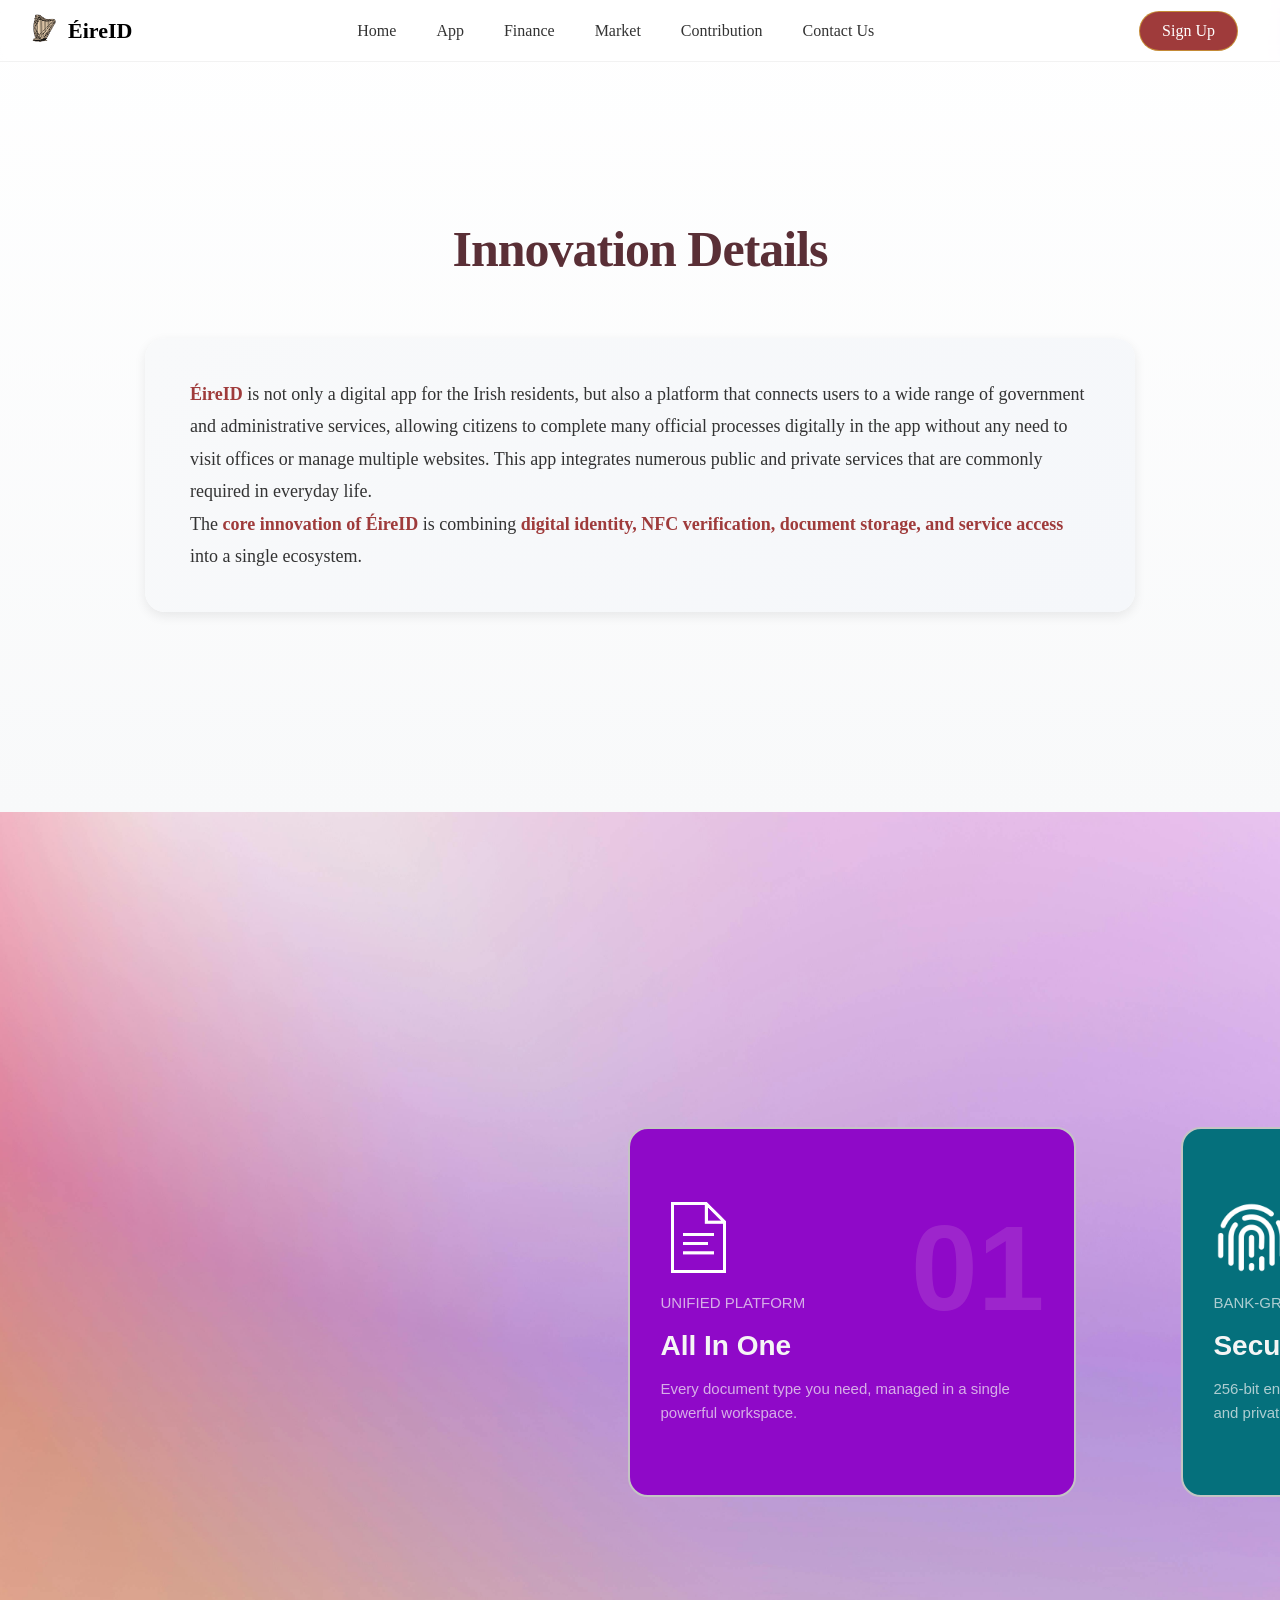
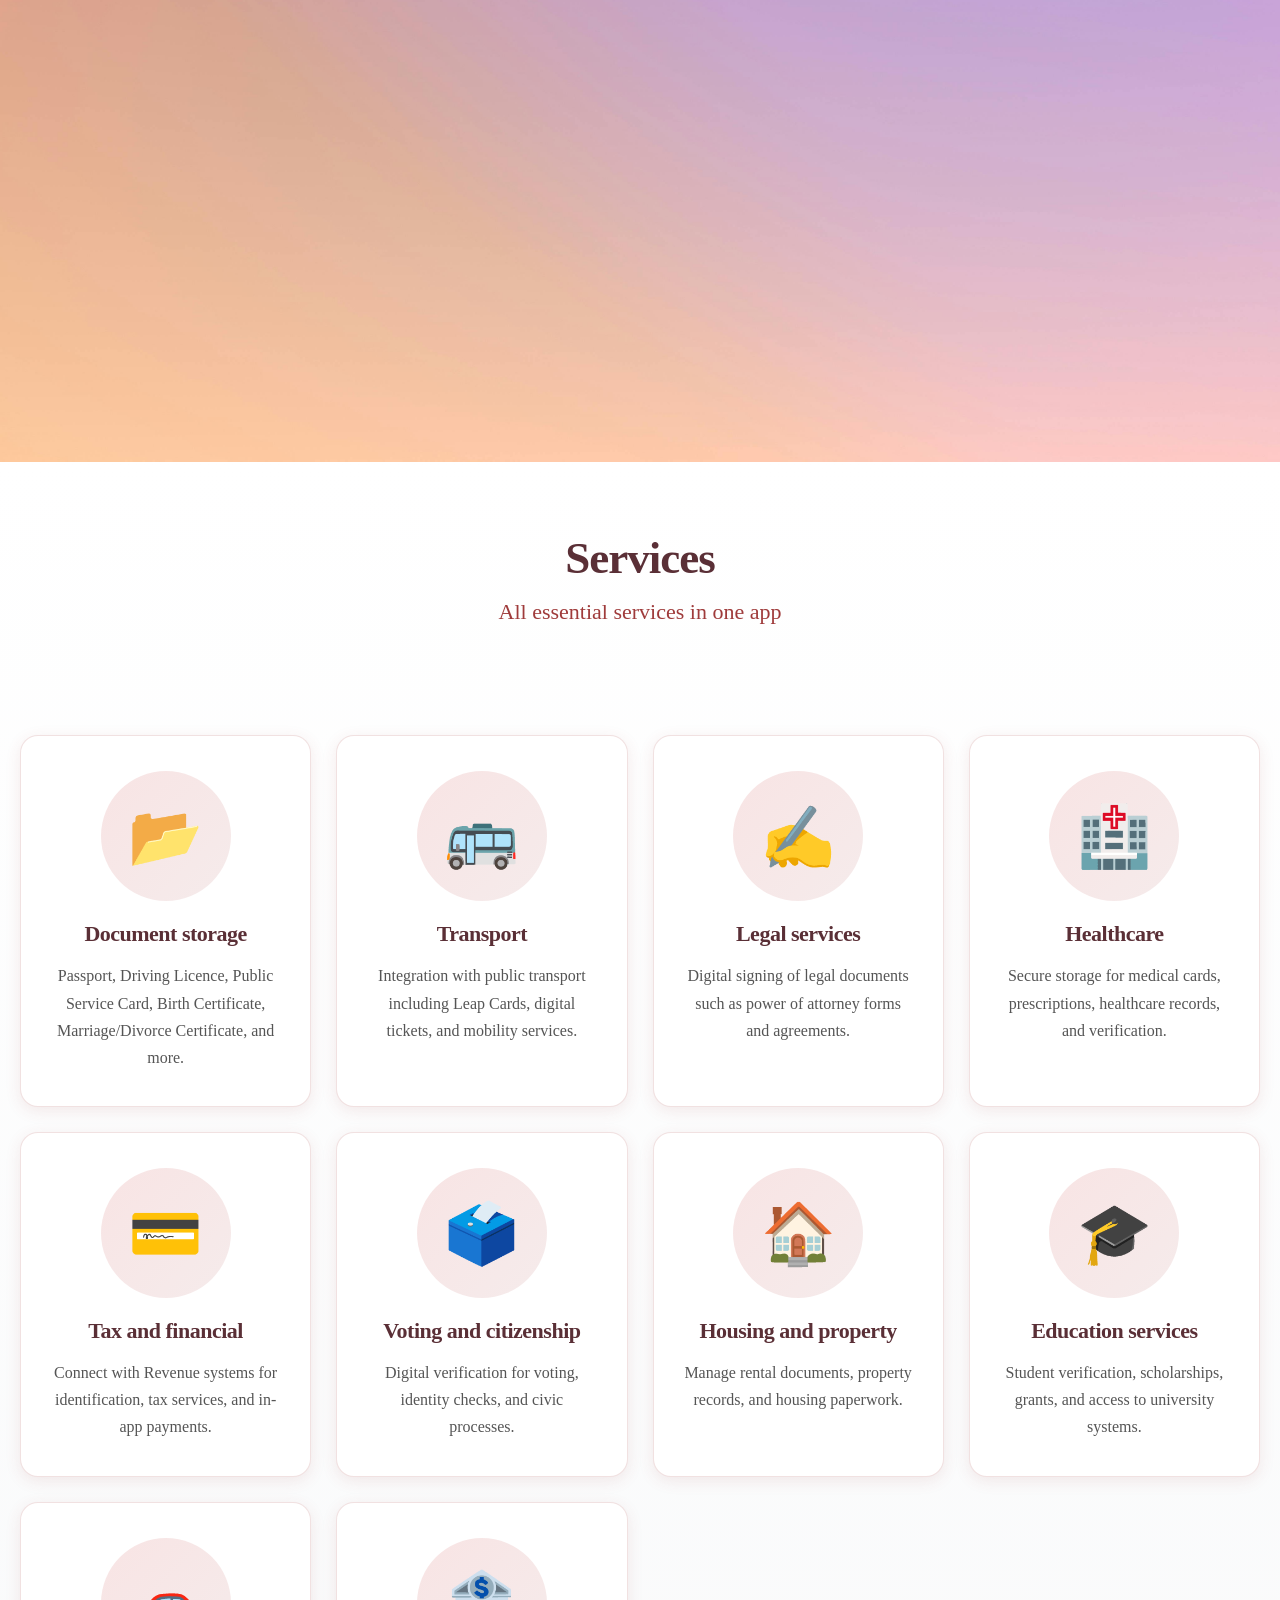
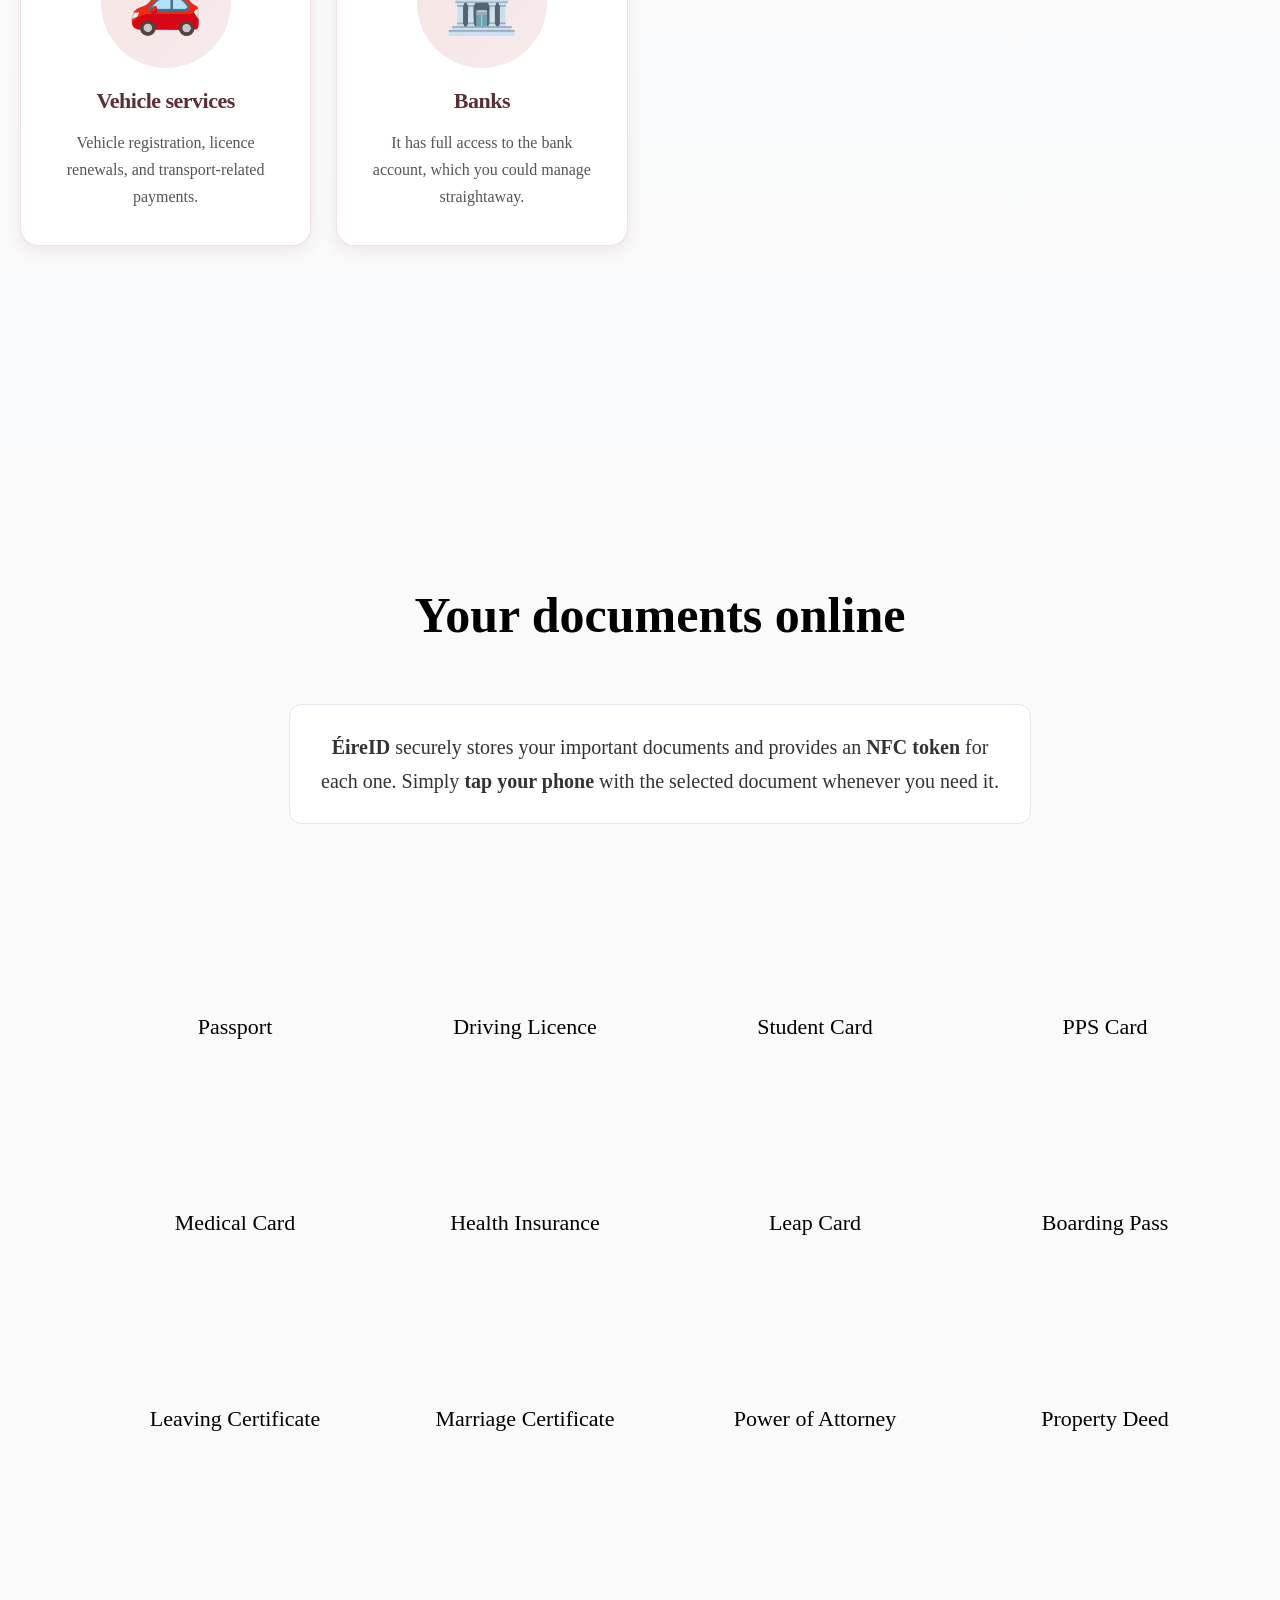
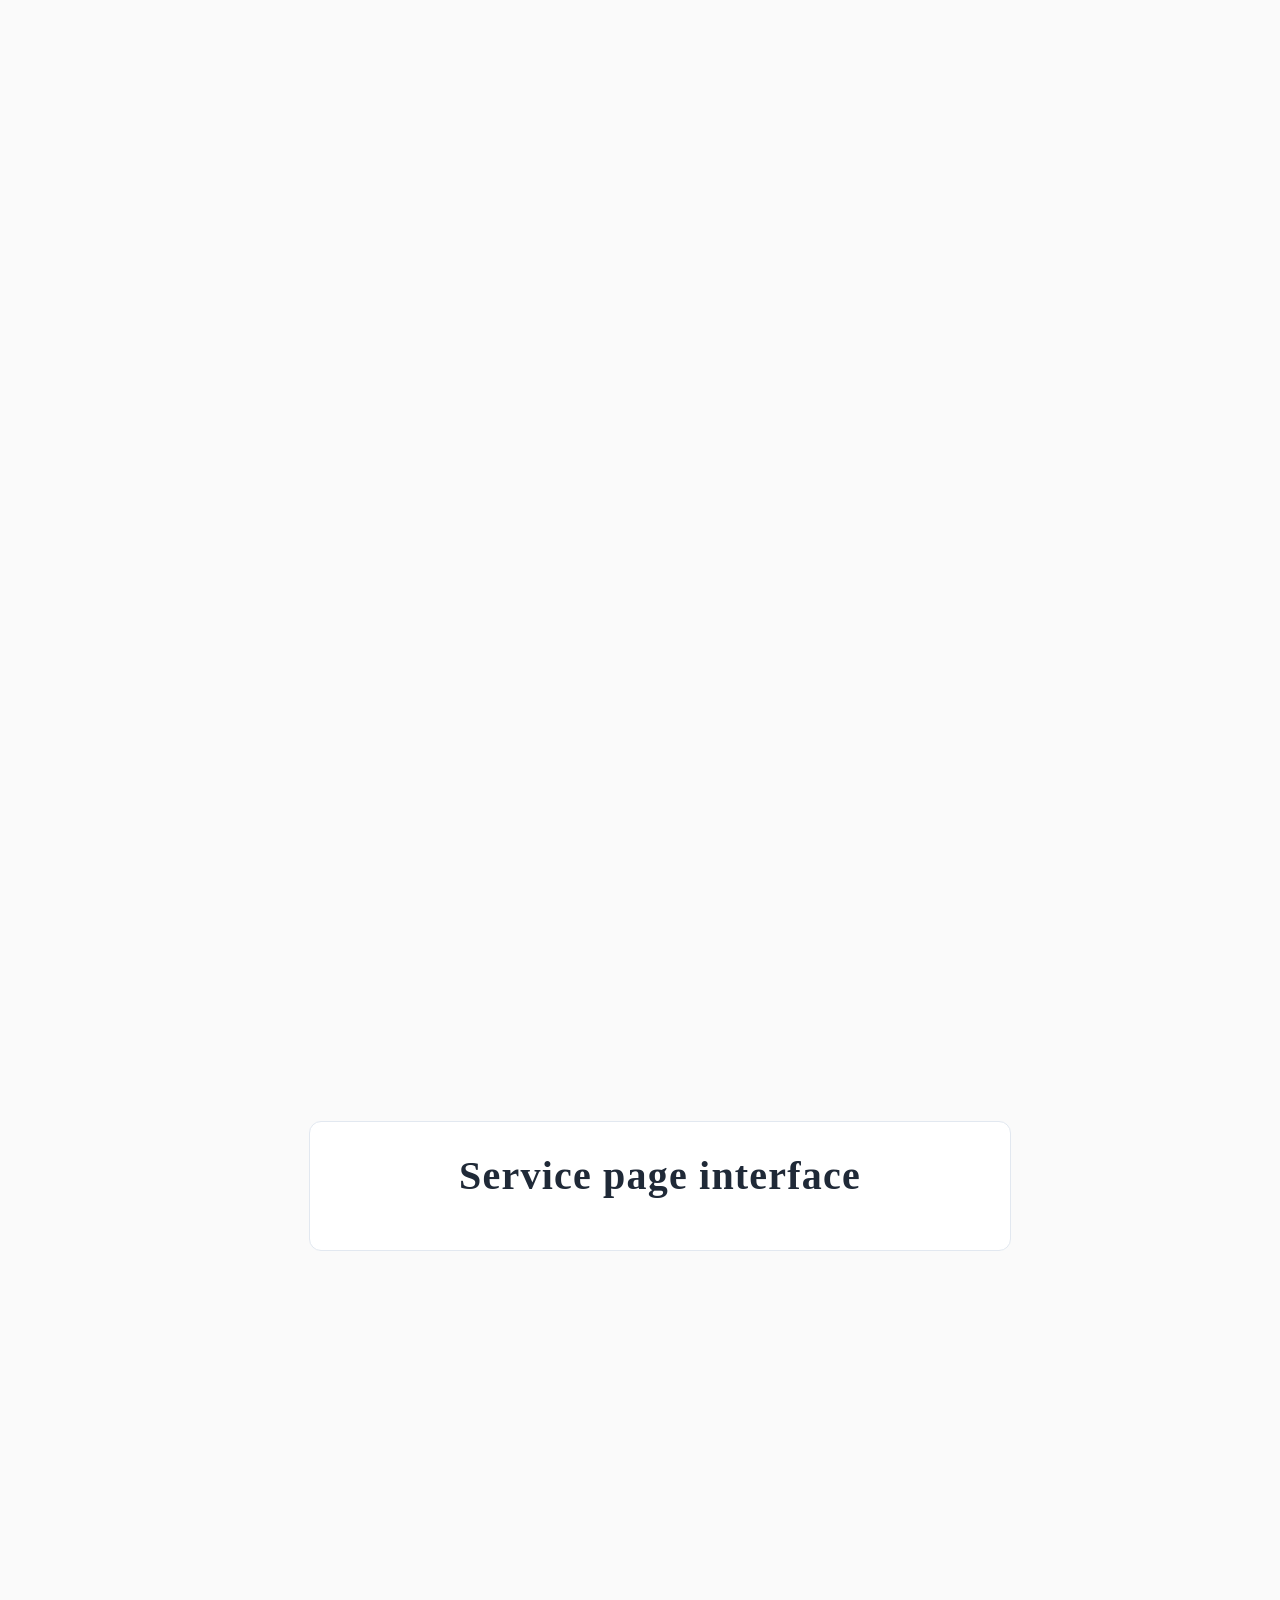
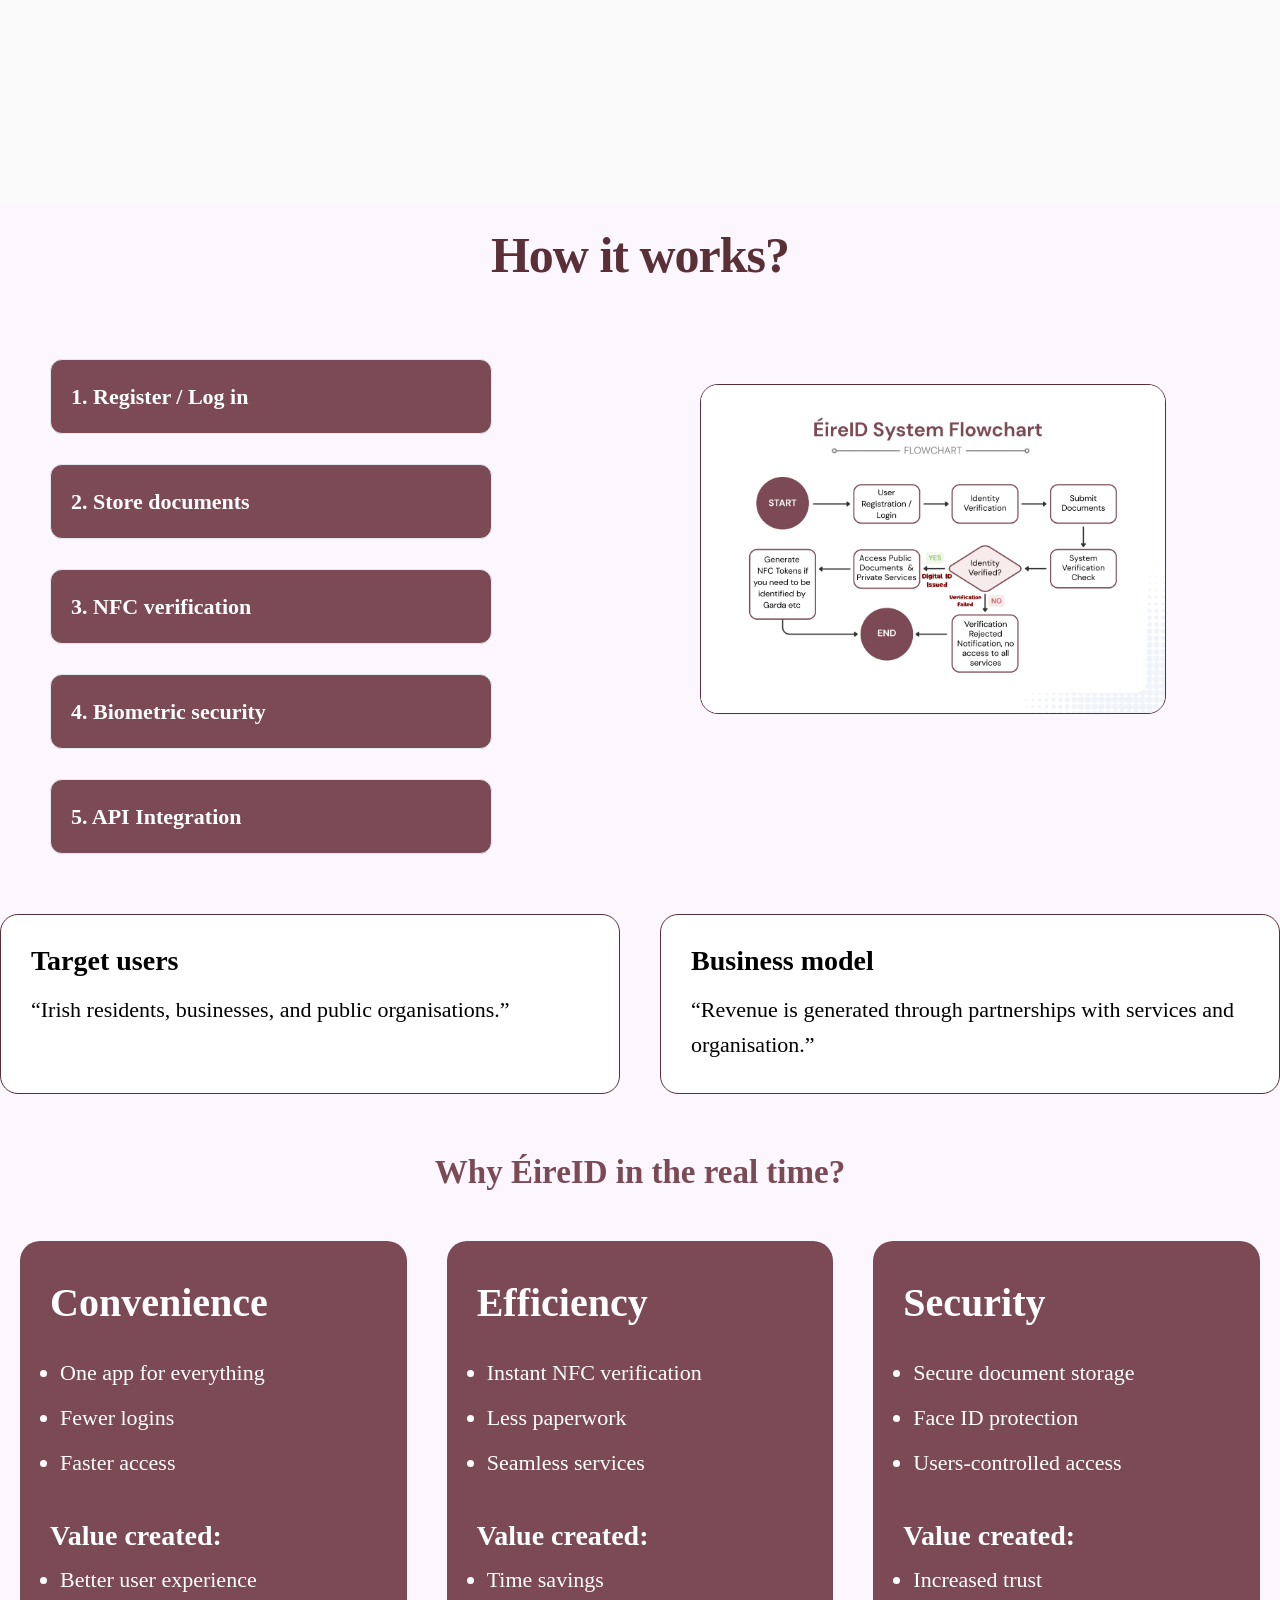
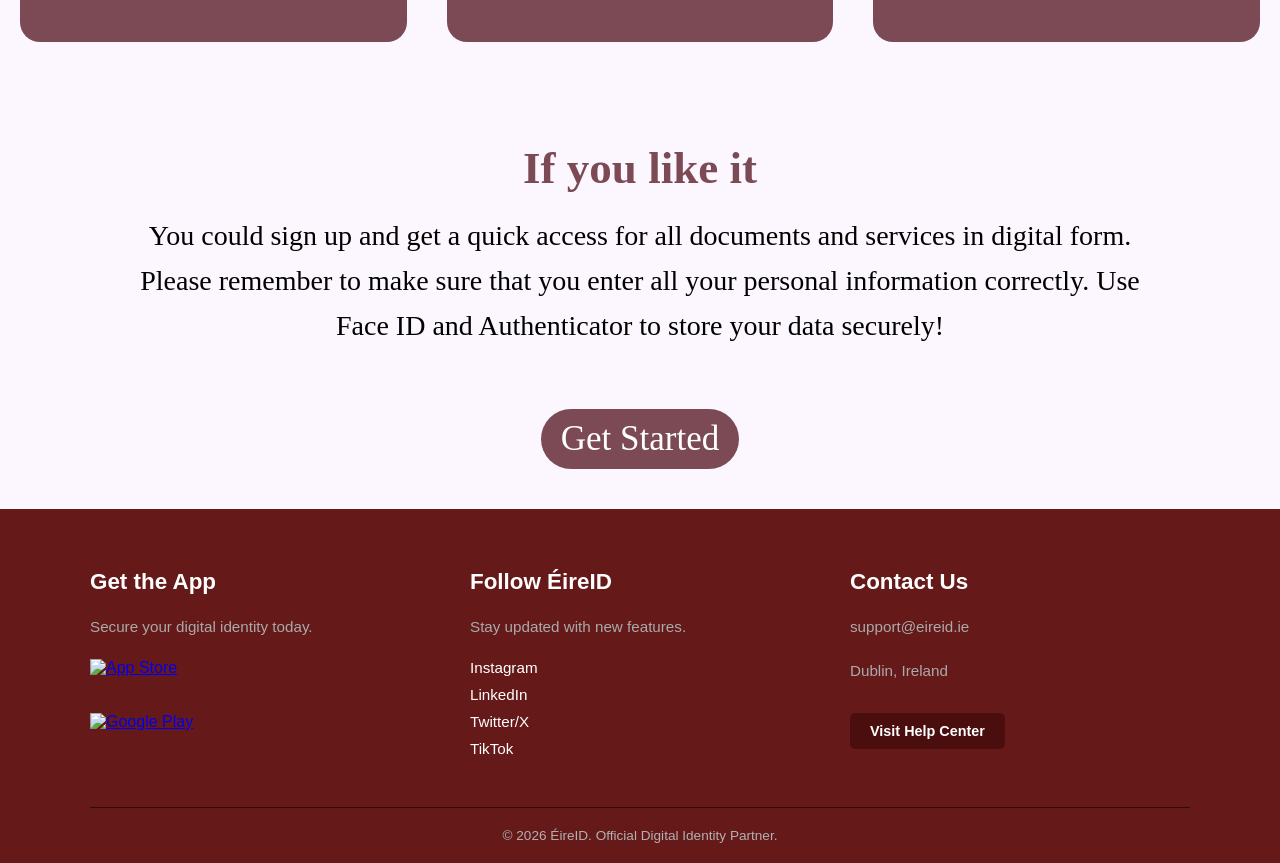
==== commit c69b19a8: "app section changes and finance section" ====
--- a/app.html
+++ b/app.html
@@ -35,13 +35,14 @@
 
 
 <section class="innovation-section">
-  <div class="innovation-container">
+
+  <div class="innovation-container" style="margin-top: 200px;">
 
     <div class="innovation-header">
       <h1 class="innovation-title">Innovation Details</h1>
     </div>
 
- 
+
     <div class="innovation-info">
       <p><strong>ÉireID</strong> is not only a digital app for the Irish residents, but also a platform that connects users to a wide range of government and administrative services, allowing citizens to complete many official processes digitally in the app without any need to visit offices or manage multiple websites.
         This app integrates numerous public and private services that are commonly required in everyday life.
@@ -49,24 +50,67 @@
         and service access</b> into a single ecosystem.</p>
     </div>
 
-
-  <div class="key-features">
-      <h2 class="keyfeatures-title">Key features</h2>
-    </div>
-
-  <div class="keyfeatures-card-grid">
-
-    <div class="keyfeatures-card"><strong>Location Based Suggestion</strong></div>
-    <div class="keyfeatures-card"><strong>Face ID Authentication and two-step authentication</strong></div>
-    <div class="keyfeatures-card"><strong>NFC</strong></div>
-    <div class="keyfeatures-card"><strong>User support system</strong></div>
-    <div class="keyfeatures-card"><strong>Account management</strong></div>
-    <div class="keyfeatures-card"><strong>Languages</strong></div>
-  </div>
-   </div>
+    </div>
+   </section>
+    <section id="horizontal-scroll">
+
+    <div class="horizontal-scroll-wrapper">
+
+    <div class="horizontal">
+
+        <div>
+            <div class="card">
+              <img src="images/doc.png" style="width: 20%;">
+              <div class="big-number">01</div>
+                <p>UNIFIED PLATFORM</p>
+                <h3>All In One</h3>
+                <p>Every document type you need, managed in a single powerful workspace.</p>
+            </div>
+        </div>
+        <div>
+            <div class="card">
+              <img src="images/fingerprint.png" style="width: 20%;">
+              <div class="big-number">02</div>
+                <p>BANK-GRADE ENCRYPTION</p>
+                <h3>Secure</h3>
+                <p>256-bit encryption keeps your sensitive documents safe and private</p>
+            </div>
+        </div>
+        <div>
+            <div class="card">
+              <img src="images/location.png" style="width: 20%;">
+              <div class="big-number">03</div>
+                <p>CONIVINIENCE IN YOU HAND</p>
+                <h3>Smart Pop Up</h3>
+                <p>Automatically pops up you leap cards or tickets when your at bus stop and airports.</p>
+              
+              </div>
+        </div>
+        <div>
+            <div class="card">
+              <img src="images/map.png" style="width: 20%;">
+              <div class="big-number">04</div>
+                <p>ANYWHERE, ANYTIME</p>
+                <h3>Global Acess</h3>
+                <p>Access your documents from any device, anywhere in the world.</p>
+            </div>
+        </div>
+        <div>
+            <div class="card">
+              <img src="images/map.png" style="width: 20%;">
+              <div class="big-number">04</div>
+                <p>ANYWHERE, ANYTIME</p>
+                <h3>Global Acess</h3>
+                <p>Access your documents from any device, anywhere in the world.</p>
+            </div>
+        </div>
+    </div>
+    </div>  
+
+    </section>
 
   <section class="innovation-section">
-  <div class="innovation-main">
+  <div class="innovation-main" style="margin-top: 20px;">
     <h2 class="innovation-head">Services</h2>
     <p class="innovation-subtitle">
     All essential services in one app</p>
@@ -374,5 +418,14 @@
         <p>&copy; 2026 ÉireID. Official Digital Identity Partner.</p >
     </div>
 </footer>
+
+
+    <script src="https://cdnjs.cloudflare.com/ajax/libs/gsap/3.13.0/ScrollTrigger.min.js" integrity="sha512-P2IDYZfqSwjcSjX0BKeNhwRUH8zRPGlgcWl5n6gBLzdi4Y5/0O4zaXrtO4K9TZK6Hn1BenYpKowuCavNandERg==" crossorigin="anonymous" referrerpolicy="no-referrer"></script>
+ 
+    <script src="gsap.min.js"></script>
+    <script src="https://unpkg.com/lenis@1.3.18/dist/lenis.min.js"></script> 
+    <script src="script.js"></script>
+
+
 </body>
 </html>
--- a/style.css
+++ b/style.css
@@ -1470,15 +1470,32 @@
 }
 /* ========== App ========== */
 .innovation-info {
-  width: 1000px;
-  margin: 60px auto 0;
-  border-radius: 12px;
-  padding: 25px 30px;
-  border: 1px solid #e2e8f0;
-  font-size: 20px;
-  line-height: 1.7;
+  max-width: 900px;
+  border-radius: 20px;
+  padding: 40px 45px;
+  border: none;
+  background: linear-gradient(135deg, rgba(248, 249, 250, 1) 0%, rgba(245, 247, 250, 1) 100%);
+  font-size: 18px;
+  line-height: 1.8;
   color: #333;
   margin-top: 20px;
+  box-shadow: 0 4px 12px rgba(0, 0, 0, 0.08);
+  backdrop-filter: blur(10px);
+
+}
+
+.innovation-info p {
+  margin: 0;
+}
+
+.innovation-info strong {
+  color: rgb(159, 59, 59);
+  font-weight: 600;
+}
+
+.innovation-info b {
+  color: rgb(159, 59, 59);
+  font-weight: 600;
 }
 
 .innovation-title {
@@ -1486,6 +1503,9 @@
   text-align: center;
   margin-bottom: 60px;
   margin-top: 20px;
+  color: rgb(90, 47, 54);
+  font-weight: 700;
+  letter-spacing: -1px;
 }
 
 .main-innovation-card {
@@ -1499,95 +1519,269 @@
 }
 
 .innovation-section {
-  padding: 60px 20px;
-  background: #f9fafb;
+  display: flex;
+  flex-direction: column;
+  align-items: center;
+  justify-content: center;
+  background: linear-gradient(180deg, #ffffff 0%, #f8f9fa 100%);
+  padding-bottom: 200px;
+
 }
 
 .innovation-main {
   text-align: center;
-  margin-bottom: 40px;
+  margin-bottom: 60px;
 }
 
 .key-features {
   text-align: center;
   font-size: 30px;
-  margin-top: 50px;
+  margin-top: 60px;
+  margin-bottom: 30px;
+}
+
+.keyfeatures-title {
+  font-size: 32px;
+  color: rgb(90, 47, 54);
+  font-weight: 700;
+  margin: 0;
+  letter-spacing: -0.5px;
 }
 
 .keyfeatures-card-grid {
   display: flex;
-  gap: 40px;
+  gap: 20px;
   overflow-x: auto;
-  padding-left: 40px;
-  padding-right: 40px;
-  padding-top: 20px;
+  padding: 20px 40px;
+  scroll-behavior: smooth;
 }
 
 .keyfeatures-card {
-  background: rgba(229, 222, 222, 0.472);
-  padding: 10px;
-  border-radius: 20px;
-  font-size: 20px;
-  text-align: center;
-  line-height: 1.7;
-  min-width: 400px;
-  border: 1px solid #b3bdc96b;
+  background: linear-gradient(135deg, rgba(220, 120, 120, 0.15) 0%, rgba(159, 59, 59, 0.08) 100%);
+  padding: 25px 30px;
+  border-radius: 16px;
+  font-size: 16px;
+  text-align: center;
+  line-height: 1.6;
+  min-width: 380px;
+  border: 1px solid rgba(159, 59, 59, 0.2);
+  color: rgb(90, 47, 54);
+  font-weight: 500;
+  transition: all 0.4s cubic-bezier(0.4, 0, 0.2, 1);
+  box-shadow: 0 4px 16px rgba(159, 59, 59, 0.08);
+  white-space: normal;
+}
+
+.keyfeatures-card:hover {
+  transform: translateY(-6px);
+  box-shadow: 0 12px 32px rgba(159, 59, 59, 0.15);
+  border-color: rgb(159, 59, 59);
 }
 
 .innovation-card {
   background: #ffffff;
-  padding: 30px 25px;
-  border-radius: 16px;
-  border: 1px solid #e2e8f0;
-  text-align: center;
+  padding: 35px 30px;
+  border-radius: 18px;
+  border: 1px solid rgba(159, 59, 59, 0.15);
+  text-align: center;
+  transition: all 0.4s cubic-bezier(0.4, 0, 0.2, 1);
+  box-shadow: 0 4px 16px rgba(159, 59, 59, 0.1);
+  position: relative;
+  overflow: hidden;
+}
+
+.innovation-card::before {
+  content: '';
+  position: absolute;
+  top: 0;
+  left: 0;
+  right: 0;
+  bottom: 0;
+  background: linear-gradient(135deg, rgba(220, 120, 120, 0.1) 0%, rgba(159, 59, 59, 0.05) 100%);
+  opacity: 0;
+  transition: opacity 0.4s ease;
+  z-index: 0;
+}
+
+.innovation-card > * {
+  position: relative;
+  z-index: 1;
 }
 
 .innovation-head {
   font-size: 45px;
-  color: #000000;
-  margin-bottom: 10px;
+  color: rgb(90, 47, 54);
+  margin-bottom: 15px;
   margin-top: 50px;
+  font-weight: 700;
+  letter-spacing: -1px;
 }
 
 .innovation-subtitle {
   font-size: 22px;
-  color: #2b0c0c;
+  color: rgb(159, 59, 59);
   max-width: 800px;
   margin: 0 auto;
+  font-weight: 500;
 }
 
 .innovation-card-grid {
   display: grid;
   grid-template-columns: repeat(5, 1fr);
-  gap: 40px;
-  max-width: 1500px;
-  margin: 0 auto;
+  gap: 30px;
+  max-width: 1600px;
+  margin: 50px auto 0;
+  padding: 0 20px;
 }
 
 .innovation-card:hover {
-  transform: translateY(-5px);
-  border-color: #5a2f36;
+  transform: translateY(-8px);
+  box-shadow: 0 16px 40px rgba(159, 59, 59, 0.25);
+  border-color: rgb(159, 59, 59);
+}
+
+.innovation-card:hover::before {
+  opacity: 0;
 }
 
 .innovation-icons {
-  font-size: 50px;
-  margin-bottom: 10px;
-  display: inline-block;
-  background: rgba(200, 192, 193, 0.31);
-  padding: 15px;
-  border-radius: 20%;
+  font-size: 60px;
+  margin-bottom: 20px;
+  display: inline-flex;
+  align-items: center;
+  justify-content: center;
+  background: linear-gradient(135deg, rgba(220, 120, 120, 0.2) 0%, rgba(159, 59, 59, 0.1) 100%);
+  padding: 20px;
+  width: 90px;
+  height: 90px;
+  border-radius: 50%;
+  transition: all 0.4s ease;
+}
+
+.innovation-card:hover .innovation-icons {
+  background: linear-gradient(135deg, rgba(220, 120, 120, 0.4) 0%, rgba(159, 59, 59, 0.2) 100%);
+  transform: scale(1.1) rotate(5deg);
 }
 
 .innovation-card h3 {
-  font-size: 30px;
-  color: #5a2f36;
-  margin-bottom: 10px;
+  font-size: 22px;
+  color: rgb(90, 47, 54);
+  margin-bottom: 15px;
+  font-weight: 600;
+  letter-spacing: -0.5px;
 }
 
 .innovation-card p {
-  font-size: 18px;
-  color: #6b7280;
+  font-size: 16px;
+  color: #555;
   line-height: 1.7;
+  font-weight: 400;
+}
+
+/* Responsive Innovation Grid */
+@media (max-width: 1400px) {
+  .innovation-card-grid {
+    grid-template-columns: repeat(4, 1fr);
+    gap: 25px;
+  }
+}
+
+@media (max-width: 1024px) {
+  .innovation-card-grid {
+    grid-template-columns: repeat(3, 1fr);
+    gap: 20px;
+  }
+
+  .innovation-info {
+    width: 90%;
+    padding: 30px 25px;
+  }
+
+  .innovation-icons {
+    font-size: 50px;
+    width: 80px;
+    height: 80px;
+  }
+
+  .innovation-card h3 {
+    font-size: 20px;
+  }
+
+  .innovation-card p {
+    font-size: 15px;
+  }
+}
+
+@media (max-width: 768px) {
+  .innovation-card-grid {
+    grid-template-columns: repeat(2, 1fr);
+    gap: 15px;
+    padding: 0 10px;
+  }
+
+  .innovation-section {
+    padding: 60px 15px;
+  }
+
+  .innovation-title {
+    font-size: 36px;
+  }
+
+  .innovation-head {
+    font-size: 32px;
+  }
+
+  .innovation-card {
+    padding: 25px 20px;
+  }
+
+  .innovation-icons {
+    font-size: 40px;
+    width: 70px;
+    height: 70px;
+  }
+
+  .innovation-card h3 {
+    font-size: 18px;
+  }
+
+  .innovation-card p {
+    font-size: 14px;
+  }
+}
+
+@media (max-width: 500px) {
+  .innovation-card-grid {
+    grid-template-columns: 1fr;
+  }
+
+  .innovation-info {
+    width: 95%;
+    font-size: 16px;
+  }
+
+  .innovation-title {
+    font-size: 28px;
+  }
+
+  .innovation-head {
+    font-size: 26px;
+    margin-top: 30px;
+  }
+
+  .innovation-icons {
+    font-size: 36px;
+    width: 65px;
+    height: 65px;
+  }
+
+  .innovation-card h3 {
+    font-size: 16px;
+  }
+
+  .innovation-card p {
+    font-size: 13px;
+  }
 }
 
 .steps-card-grid {
@@ -2262,6 +2456,7 @@
 /* Revenue model section */
 
 .rev-model {
+  font-family: 'Helvetica Neue', 'Inter', sans-serif;
   display: flex;
   flex-direction: column;
   align-items: center;
@@ -2294,11 +2489,20 @@
   z-index: 5;
   isolation: isolate;
 }
-
+.text-box {
+  display: flex;
+
+  flex-direction: column;
+
+}
 .text-box p {
-  font-size: clamp(1.1rem, 1.4vw, 2.5rem);
-  line-height: 1.2;
+  font-size: clamp(1.1rem, 1.1vw, 2.0rem);
+  color: #322b2b;
+  line-height: 1.5;
   opacity: 0.9;
+  font-weight: 100;
+  max-width: 500px;
+
 }
 .text-box h4 {
   font-size: clamp(1.8rem, 3vw, 6rem);
@@ -2329,6 +2533,116 @@
 
 .float-img img {
   border-radius: 10px;
+}
+
+/* Subscription Model Styles */
+.subscription-model-box,
+.freemium-model-box {
+  flex-direction: row;
+  align-items: stretch;
+  padding: 0 !important;
+  background-color: rgba(255, 255, 255, 0.95) !important;
+  background-image: none !important;
+  box-shadow: 0px 15px 40px rgba(0, 0, 0, 0.1) !important;
+  max-width: 900px;
+  gap: 0 !important;
+  overflow: hidden;
+}
+
+.model-image {
+  flex: 0 0 35%;
+  position: relative;
+  overflow: hidden;
+  border-radius: 20px 0 0 20px;
+  background-color: #f0f0f0;
+}
+
+.model-image img {
+  width: 100%;
+  height: 100%;
+  object-fit: cover;
+  display: block;
+}
+
+.model-content {
+  flex: 1;
+  display: flex;
+  flex-direction: column;
+  padding: 50px 40px;
+  justify-content: flex-start;
+  gap: 20px;
+}
+
+.model-text-top {
+  display: flex;
+  flex-direction: column;
+  gap: 10px;
+}
+
+.model-title {
+  font-size: 2rem;
+  color: #1a3a4a;
+  font-weight: 700;
+  margin: 0;
+  font-family: "Inter", sans-serif;
+}
+
+.model-description {
+  font-size: 1rem;
+  color: #555;
+  line-height: 1.6;
+  margin: 0;
+  font-weight: 400;
+}
+
+.freemium-services,
+.subscription-services {
+  display: flex;
+  flex-direction: column;
+  gap: 15px;
+  width: 100%;
+}
+
+.service-card {
+  padding: 18px;
+  background-color: rgba(83, 207, 198, 0.15);
+  border-radius: 12px;
+  display: flex;
+  flex-direction: column;
+  align-items: flex-start;
+  gap: 10px;
+  transition: all 0.3s ease;
+}
+
+.service-card:hover {
+  box-shadow: 0px 8px 20px rgba(83, 207, 198, 0.2);
+  transform: translateY(-3px);
+}
+
+.service-icon {
+  font-size: 1.8rem;
+  width: 45px;
+  height: 45px;
+  display: flex;
+  align-items: center;
+  justify-content: center;
+  background-color: rgba(75, 120, 150, 0.2);
+  border-radius: 50%;
+}
+
+.service-title {
+  font-size: 1.1rem;
+  color: #1a3a4a;
+  font-weight: 600;
+  margin: 0;
+}
+
+.service-description {
+  font-size: 0.9rem;
+  color: #666;
+  line-height: 1.5;
+  margin: 0;
+  font-weight: 400;
 }
 
 .revenue-graph-section {
@@ -2380,10 +2694,30 @@
 
   .floater-box {
     flex-direction: column;
-    text-align: center;
+    text-align: left;
     width: 90%;
-    scale: 0.7;
-  }
+    scale: 0.9;
+  }
+
+  .subscription-model-box,
+  .freemium-model-box {
+    flex-direction: column;
+  }
+
+  .model-image {
+    flex: 0 0 250px;
+    border-radius: 20px 20px 0 0;
+  }
+
+  .model-content {
+    padding: 30px;
+  }
+
+  .freemium-services,
+  .subscription-services {
+    gap: 12px;
+  }
+
   .text-box {
     max-width: 500px;
   }
@@ -3004,3 +3338,70 @@
 .media-box:hover .thumb {
   opacity: 0;
 }
+
+/* Comparison Table */
+
+.comp-container {
+  max-width: 1100px;
+  margin: 40px auto;
+  padding: 20px;
+}
+
+.comp-container h3 {
+
+  font-size: clamp(3rem, 8vw, 5rem);
+  text-align: center;
+  margin-bottom: 20px;
+}
+
+table {
+  width: 100%;
+  border-collapse: collapse;
+  background-color: white;
+  border-radius: 10px;
+  overflow: hidden;
+  box-shadow: 0 4px 12px rgba(0,0,0,0.1);
+}
+
+th {
+  background-color: #6b1e3b;
+  color: white;
+  padding: 15px;
+  text-align: left;
+}
+
+td {
+  padding: 15px;
+  border-bottom: 1px solid #eee;
+  vertical-align: top;
+}
+
+tr:nth-child(even) {
+  background-color: #fafafa;
+}
+
+tr:hover {
+  background-color: #f1f1f1;
+}
+
+td:first-child {
+  font-weight: bold;
+  width: 20%;
+}
+
+@media (max-width: 768px) {
+  .navbar {
+    flex-direction: column;
+    align-items: flex-start;
+  }
+
+  .nav-links {
+    flex-direction: column;
+    gap: 10px;
+    margin-top: 10px;
+  }
+
+  table {
+    font-size: 14px;
+  }
+}
